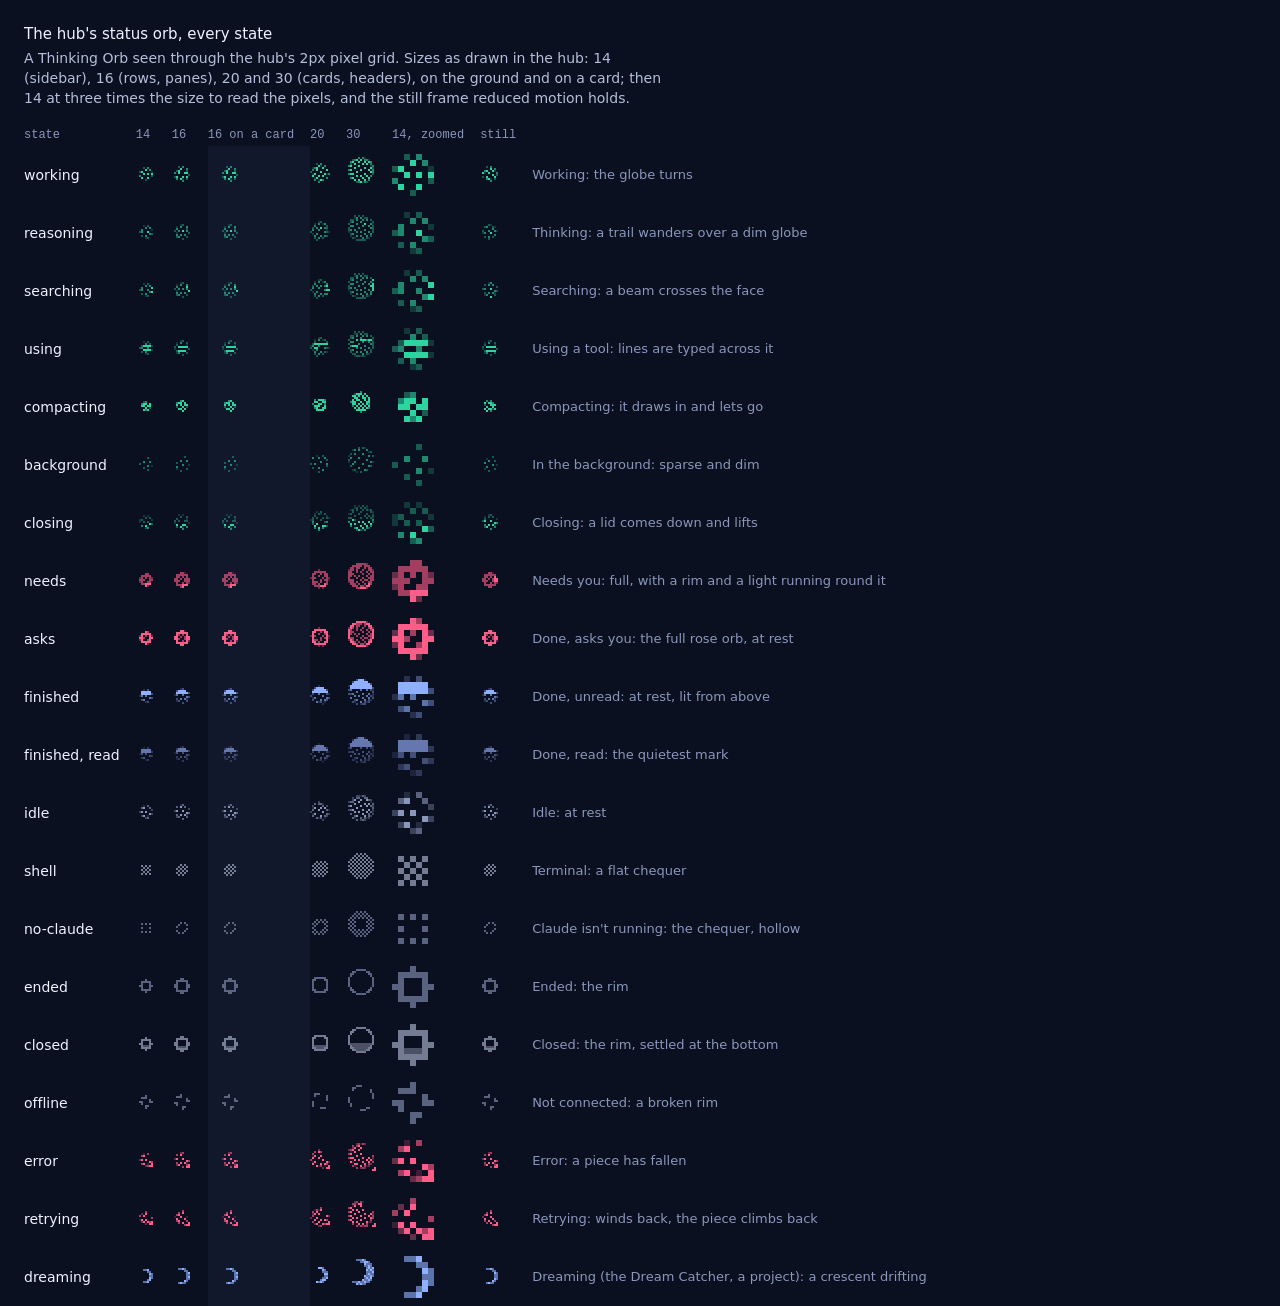
==== hub/docs/orb-states.html @ 952dd6d1 "The status mark is a pixel orb: a Thinking Orb on the hub's 2px grid, a distinct shape per state, ca" ====
<!doctype html>
<meta charset="utf-8">
<meta name="viewport" content="width=device-width, initial-scale=1">
<title>Orb states</title>
<!-- Every status the hub's orb can show, at every size the hub draws it (14 in the sidebar and jump list, 16 in rows,
     the pane strip and peek, 20 and up on cards and headers), still as reduced motion holds it, in dark and in light.
     orbs.js is a module, which a browser won't load from a file: serve the hub folder (python3 -m http.server, in hub/)
     and open /docs/orb-states.html. Add ?light for the light theme, ?still to hold every orb on its reduced-motion frame. -->
<link rel="stylesheet" href="../ui/app.css">
<style>
  body { overflow: auto; padding: 24px; }
  h1 { font-size: 15px; font-weight: 500; margin: 0 0 4px; }
  p { color: var(--soft); margin: 0 0 16px; max-width: 72ch; }
  table { border-collapse: collapse; }
  th { color: var(--faint); font: 400 12px var(--mono); text-align: left; padding: 4px 16px 4px 0; }
  td { padding: 5px 16px 5px 0; vertical-align: middle; }
  td.on-panel { background: var(--panel); padding-left: 12px; }
  .cell { display: inline-flex; min-width: 20px; height: 20px; align-items: center; justify-content: center; }
  .zoom svg { transform: scale(3); transform-origin: left center; }
  .zoom .cell { width: 60px; height: 48px; justify-content: flex-start; }
  .word { color: var(--ink); white-space: nowrap; } .why { color: var(--faint); font-size: 13px; }
  .read .orb-finished { color: var(--mark); }
</style>
<h1>The hub's status orb, every state</h1>
<p>A Thinking Orb seen through the hub's 2px pixel grid. Sizes as drawn in the hub: 14 (sidebar), 16 (rows, panes), 20 and 30 (cards, headers), on the ground and on a card; then 14 at three times the size to read the pixels, and the still frame reduced motion holds.</p>
<table id="sheet"><tr><th>state</th><th>14</th><th>16</th><th>16 on a card</th><th>20</th><th>30</th><th>14, zoomed</th><th>still</th><th></th></tr></table>
<script>
  const q = new URLSearchParams(location.search);
  if (q.has("light")) document.documentElement.dataset.theme = "light";
  if (q.has("still")) document.documentElement.dataset.motionSet = "on";
  const STATES = [
    ["working", "Working: the globe turns"], ["reasoning", "Thinking: a trail wanders over a dim globe"], ["searching", "Searching: a beam crosses the face"],
    ["using", "Using a tool: lines are typed across it"], ["compacting", "Compacting: it draws in and lets go"], ["background", "In the background: sparse and dim"],
    ["closing", "Closing: a lid comes down and lifts"], ["needs", "Needs you: full, with a rim and a light running round it"],
    ["asks", "Done, asks you: the full rose orb, at rest"], ["finished", "Done, unread: at rest, lit from above"], ["finished", "Done, read: the quietest mark", "read"], ["idle", "Idle: at rest"],
    ["shell", "Terminal: a flat chequer"], ["no-claude", "Claude isn't running: the chequer, hollow"], ["ended", "Ended: the rim"],
    ["closed", "Closed: the rim, settled at the bottom"], ["offline", "Not connected: a broken rim"], ["error", "Error: a piece has fallen"],
    ["retrying", "Retrying: winds back, the piece climbs back"], ["dreaming", "Dreaming (the Dream Catcher, a project): a crescent drifting"],
  ];
  // In the sheet every orb moves, so each sits in its own region (the hub moves one per region of a page).
  const cell = (state, size, cls = "") => { const td = document.createElement("td"); td.className = cls; td.dataset.orbRegion = ""; const box = document.createElement("span"); box.className = "cell"; box.append(hubOrb(state, { size, still: cls === "still-col" })); td.append(box); return td; };
  const draw = () => {
    const sheet = document.getElementById("sheet");
    for (const [state, why, extra] of STATES) {
      const tr = document.createElement("tr");
      if (extra) tr.className = extra;
      const name = document.createElement("td"); name.className = "word"; name.textContent = extra ? `${state}, ${extra}` : state;
      const still = cell(state, 16, "still-col");
      const note = document.createElement("td"); note.className = "why"; note.textContent = why;
      tr.append(name, cell(state, 14), cell(state, 16), cell(state, 16, "on-panel"), cell(state, 20), cell(state, 30), cell(state, 14, "zoom"), still, note);
      sheet.append(tr);
    }
  };
  addEventListener("hub-orbs-ready", draw, { once: true });
</script>
<script type="module" src="../ui/orbs.js"></script>
---- hub/ui/app.css ----
@font-face { font-family: "Schibsted Grotesk"; src: url(/ui/fonts/schibsted-grotesk.woff2) format("woff2"); font-weight: 400 900; font-display: swap; }
@font-face { font-family: "JetBrains Mono"; src: url(/ui/fonts/jetbrains-mono.woff2) format("woff2"); font-weight: 400 800; font-display: swap; }

/* Midnight ink. Every surface is a step of one hue, and each colour has one job:
   cobalt acts and selects, jade is work in progress, rose needs you. Projects carry their own identity colour.
   Chart colours are a separate family, checked for colour-blind separation in their fixed order.
   It is the default theme. The media viewer keeps it in every theme: a photo is seen best on the dark. */
:root, dialog.viewer {
  color-scheme: dark;
  --ground: #0b1020; --panel: #11182b; --field: #18213a; --raise: #212c4a; --press: #2e3b5e;
  --line: rgba(200, 214, 255, .12); --line2: rgba(200, 214, 255, .32);
  --ink: #eef2ff; --soft: #b4beda; --faint: #8a97ba;
  --edge: rgba(200, 214, 255, .44); --mark: #6577ae;
  --accent: #2f62f5; --on-accent: #fff; --accent-ink: #8fb0ff; --accent-wash: #16245a;
  --go: #2dd4a0; --trouble: #ff5c8a; --done: #8fb0ff;
  --k-r: #4f8bea; --k-err: #e2527c; --k-a: #be8a1a; --k-x: #17a58c; --k-e: #a970e6; --k-m: #7f9e2a;
  --id-0: #8fb0ff; --id-1: #2dd4a0; --id-2: #ff8fb0; --id-3: #f2c14e; --id-4: #56c7f5; --id-5: #c89bff;  /* a project's own colour */
  --term: #0a0f1e;
  --scrim: rgba(5, 8, 18, .72); --shadow: rgba(3, 6, 16, .5); --pic-edge: rgba(255, 255, 255, .1);
  --add-wash: rgba(45, 212, 160, .09); --del-wash: rgba(255, 92, 138, .09);
  --sweep: linear-gradient(var(--ink), var(--ink));
}
/* Paper: the light theme. The same hue as Midnight ink with its steps turned round: what you read is the brightest
   plane, and the sidebar sits a step below it. Every text colour passes WCAG AA (4.5:1) on each surface it is used on:
   jade, rose and cobalt are deepened until they do, and keep their jobs. */
:root[data-theme=light] {
  color-scheme: light;
  --ground: #e8ecf4; --panel: #f5f7fb; --field: #ffffff; --raise: #ffffff; --press: #dce2ee;
  --line: rgba(18, 30, 70, .11); --line2: rgba(18, 30, 70, .24);
  --ink: #121a2f; --soft: #3f4a66; --faint: #566280;
  --edge: rgba(18, 30, 70, .42); --mark: #a3adc6;
  --accent: #2f5ff0; --on-accent: #fff; --accent-ink: #2149d4; --accent-wash: #e2e9ff;
  --go: #07704f; --trouble: #c4234f; --done: #2a55dc;
  --k-r: #3570d8; --k-err: #c93a66; --k-a: #a06e00; --k-x: #0b8a73; --k-e: #8a4fd0; --k-m: #5f7d12;
  --id-0: #3d63d8; --id-1: #0c8a66; --id-2: #cc3f74; --id-3: #a07000; --id-4: #0a7fb0; --id-5: #8452d6;
  --term: #fcfcfe;
  --scrim: rgba(24, 32, 56, .34); --shadow: rgba(24, 34, 70, .16); --pic-edge: rgba(18, 30, 70, .12);
  --add-wash: rgba(7, 112, 79, .1); --del-wash: rgba(196, 35, 79, .09);
  --sweep: linear-gradient(var(--ink), var(--ink));
}
:root[data-accent] ::selection { background: var(--accent-sel); }
:root {
  --sans: "Schibsted Grotesk", -apple-system, system-ui, sans-serif;
  --mono: "JetBrains Mono", ui-monospace, Menlo, monospace;
  --out: cubic-bezier(.23, 1, .32, 1);
  --row: 28px; --row2: 44px;  /* one-line and two-line rows */
  --side-w: 240px;  /* set from the person's own width, see applyShell */
}
* { box-sizing: border-box; }
html, body { height: 100%; }
body { margin: 0; background: var(--ground); color: var(--ink); font: 14px/20px var(--sans); -webkit-font-smoothing: antialiased; overflow: hidden; font-variant-ligatures: none; }
h1, h2, h3 { font: inherit; margin: 0; }
a { color: inherit; text-decoration: none; }
button, input, select, textarea { font: inherit; color: inherit; }
button { border: 0; background: none; cursor: pointer; padding: 0; }
button:disabled { cursor: not-allowed; }
:focus-visible { outline: 2px solid var(--accent-ink); outline-offset: 2px; }
code, .mono, time, kbd { font-family: var(--mono); font-size: 12px; font-variant-numeric: tabular-nums; }
kbd { color: inherit; }
::-webkit-scrollbar { width: 8px; height: 8px; } ::-webkit-scrollbar-thumb { background: var(--mark); } ::-webkit-scrollbar-track, ::-webkit-scrollbar-corner { background: transparent; }
input[type=checkbox] { appearance: none; -webkit-appearance: none; width: 14px; height: 14px; box-shadow: inset 0 0 0 1px var(--edge); flex: none; margin: 0; cursor: pointer; }
input[type=checkbox]:checked { background: var(--accent); box-shadow: inset 0 0 0 3px var(--ground), inset 0 0 0 4px var(--accent); }

/* shell */
#app { display: flex; height: calc(100dvh - 24px); }
#side { width: var(--side-w); flex: none; padding: 0 8px 4px; display: flex; flex-direction: column; overflow: hidden; }
.side-wrap { flex: 1; min-height: 0; position: relative; display: flex; }
.side-list { flex: 1; min-width: 0; display: flex; flex-direction: column; gap: 1px; overflow-y: auto; scrollbar-width: none; scroll-padding-block-end: 32px; }
.side-wrap::after { content: ""; position: absolute; left: 0; right: 0; bottom: 0; height: 32px; background: linear-gradient(transparent, var(--ground)); opacity: 0; pointer-events: none; transition: opacity .15s; }
.side-wrap.more::after { opacity: 1; }
.side-foot { flex: none; max-height: 70%; overflow-y: auto; scrollbar-width: none; display: flex; flex-direction: column; }
.side-none { color: var(--faint); font-size: 13px; padding: 4px 8px; }
#content { flex: 1; min-width: 0; background: var(--panel); display: flex; flex-direction: column; overflow: hidden; box-shadow: inset 1px 0 0 var(--line); }
#view { flex: 1; min-height: 0; overflow-y: auto; display: flex; flex-direction: column; scrollbar-gutter: stable; }
#view:has(> .stage, > .workspace) { scrollbar-gutter: auto; }
#view:focus, #view:focus-visible { outline: none; }
.skip-link { position: fixed; left: -999px; top: 8px; z-index: 80; padding: 4px 12px; background: var(--accent); color: var(--on-accent); }
.skip-link:focus { left: 8px; }
.sr-only { position: absolute; width: 1px; height: 1px; padding: 0; margin: -1px; overflow: hidden; clip: rect(0 0 0 0); clip-path: inset(50%); white-space: nowrap; border: 0; }
.banner, .term-bar, #toast.sticky { flex: none; display: flex; align-items: center; gap: 12px; flex-wrap: wrap; min-height: 32px; padding: 4px 16px; background: var(--raise); color: var(--ink); font-size: 13px; box-shadow: inset 2px 0 0 var(--trouble); }
.banner[hidden], .term-bar[hidden] { display: none; }
.term-bar { position: absolute; inset: 0 0 auto; z-index: 3; }
.term-bar.quiet { box-shadow: none; color: var(--soft); }
.term-copied { position: absolute; top: 8px; right: 12px; z-index: 3; padding: 2px 8px; background: var(--raise); color: var(--soft); font-size: 12px; line-height: 20px; opacity: 0; transform: translateY(-2px); transition: opacity .15s, transform .2s var(--out); pointer-events: none; }
.term-copied.show { opacity: 1; transform: none; }
@media (prefers-reduced-motion: reduce) { .term-copied { transition: none; transform: none; } }
.retry { color: var(--ink); text-decoration: underline; text-underline-offset: 3px; font-size: 13px; min-height: 24px; }
.retry[aria-busy] { color: var(--faint); text-decoration: none; }
.retry-line { display: flex; align-items: center; gap: 12px; flex-wrap: wrap; color: var(--soft); }
.first-run { display: flex; flex-direction: column; align-items: flex-start; gap: 12px; color: var(--soft); padding: 16px 12px; }
.hold { padding: 16px; }
#scrim { display: none; }
#status { height: 24px; display: flex; align-items: center; gap: 16px; padding: 0 12px; background: var(--field); color: var(--faint); font-size: 12px; white-space: nowrap; overflow: hidden; box-shadow: inset 0 1px 0 var(--line); }
#status span { display: inline-flex; align-items: center; gap: 4px; }
#status kbd { color: var(--ink); }
#status .tally { margin-left: auto; font-family: var(--mono); gap: 12px; }
#status .tally b { font-weight: 400; }
#status .tally .work { color: var(--go); }
#status .tally .need { color: var(--trouble); }
/* The sidebar's edge: a hairline you can take hold of. Its hit area straddles the line, wider than it looks. */
.side-edge { flex: none; width: 0; position: relative; z-index: 6; touch-action: none; outline: none; }
.side-edge::before { content: ""; position: absolute; inset: 0 -4px; cursor: col-resize; }
.side-edge::after { content: ""; position: absolute; top: 0; bottom: 0; left: -1px; width: 2px; background: var(--accent-ink); opacity: 0; transition: opacity .1s; pointer-events: none; }
@media (hover: hover) { .side-edge:hover::after { opacity: 1; transition-delay: .15s; } }
.side-edge:focus-visible::after, body.dragging .side-edge:active::after { opacity: 1; transition-delay: 0s; }
body.dragging, body.dragging * { cursor: col-resize !important; user-select: none; }

/* sidebar: every row puts its mark in a 15px slot at x=16 and its words at x=39 */
.slot { width: 15px; height: 20px; flex: none; display: inline-flex; align-items: center; justify-content: center; color: var(--faint); position: relative; }
.slot > svg:not(.orb) { width: 14px; height: 14px; }
.brand { display: flex; align-items: center; gap: 8px; padding: 0 8px; min-height: 40px; margin-bottom: 7px; font-weight: 600; }  /* with the list's 1px gap, the first row starts 8px under the top bar, level with a dashboard's first card */
.brand .slot i { width: 7px; height: 14px; background: var(--ink); }
.nav { display: flex; align-items: center; gap: 8px; padding: 0 8px; color: var(--soft); min-height: var(--row); position: relative; transition: background-color .1s; }
#side :focus-visible { outline-offset: -2px; }
@media (hover: hover) { .nav:hover { background: var(--field); color: var(--ink); } .nav:hover .slot { color: var(--soft); } }
.nav.on { background: var(--raise); color: var(--ink); box-shadow: inset 2px 0 0 var(--accent-ink); }
.nav.on .slot { color: var(--ink); }
.nav .label { flex: 1; min-width: 0; white-space: nowrap; overflow: hidden; text-overflow: ellipsis; unicode-bidi: plaintext; }
.nav .label, .strip-main .t, .strip-main .line, .pane-top .name, .alert-text b, .alert-text small, .menu-text b { text-align: left; }
.nav.session { font-size: 13px; }
.side-row { display: flex; align-items: center; transition: background-color .1s; }
.side-row > .nav { flex: 1; min-width: 0; background: none; box-shadow: none; }
.side-row > button:last-child { margin-inline-end: 4px; }
.side-row.on { background: var(--raise); box-shadow: inset 2px 0 0 var(--accent-ink); }
.side-row.on > .nav { color: var(--ink); }
/* A live session reads in two lines: its name, then what it is doing now, in its state's colour. */
.side-row.two { align-items: flex-start; }
.side-row.two > .nav { min-height: var(--row2); align-items: flex-start; padding-block: 5px; }
.side-row.two > .nav .slot { height: 18px; }
.side-row.two > button { margin-top: 10px; }
.lines { flex: 1; min-width: 0; display: flex; flex-direction: column; }
.lines .label { line-height: 18px; }
.sub { display: flex; align-items: baseline; gap: 8px; min-width: 0; font: 12px/16px var(--mono); color: var(--faint); font-variant-numeric: tabular-nums; }
.sub .what { flex: 1; min-width: 0; white-space: nowrap; overflow: hidden; text-overflow: ellipsis; unicode-bidi: plaintext; }
.sub time { flex: none; color: inherit; }
.st-working, .st-closing { color: var(--go); }
.st-needs, .st-error { color: var(--trouble); }
.orb { display: block; flex: none; color: var(--faint); }
.orb-working, .orb-reasoning, .orb-searching, .orb-using, .orb-compacting, .orb-background, .orb-closing { color: var(--go); }
.orb-needs, .orb-waiting, .orb-asks, .orb-error, .orb-retrying { color: var(--trouble); }
.orb-finished, .orb-dreaming { color: var(--done); }
.orb-closed, .orb-shell { color: var(--soft); }
/* The orb (ui/orbs.js): a dot sphere on the 2px pixel grid, in four steps of its state's colour. Each state has its own
   shape, so a still orb still says which it is; the motion is drawn by the script, one region's orb at a time. */
.orb { contain: strict; }  /* a frame redraws the orb alone, never the row around it */
.orb path { fill: currentColor; }
.orb .l2 { fill-opacity: .62; }
.orb .l3 { fill-opacity: .38; }
.orb .l4 { fill-opacity: .2; }
/* On a light ground the faint steps wash out sooner, so they sit a little heavier. */
:root[data-theme=light] .orb .l2 { fill-opacity: .7; } :root[data-theme=light] .orb .l3 { fill-opacity: .48; } :root[data-theme=light] .orb .l4 { fill-opacity: .3; }
/* A done turn you have read: its lit cap goes out and it takes the quietest colour, the quietest mark on a page. */
:is(.qrow.read, .side-row.done-read, .tab.read, .palette .opt.past) .orb-finished .l1 { fill-opacity: .38; }
.side-row.project > .nav { color: var(--ink); font-weight: 500; }
.side-row.project .state { display: inline-flex; flex: none; }
.side-row.project .state:empty { display: none; }
.side-title { color: var(--faint); font-size: 12px; line-height: 16px; padding: 16px 8px 4px; }
.side-end { padding-top: 8px; display: flex; flex-direction: column; gap: 1px; }
.foot-row .side-toggle { width: 24px; height: 24px; margin-inline-end: 2px; }
.chev { width: 24px; height: 24px; display: none; align-items: center; justify-content: center; color: var(--faint); flex: none; }
@media (hover: hover) { .chev:hover { background: var(--press); color: var(--ink); } }
.chev svg { width: 10px; height: 10px; transition: transform .1s; }
.chev.open svg { transform: rotate(90deg); }
/* A folded project keeps its chevron, so what it holds is never out of sight without a cue. */
.side-row.project.folded .chev { display: inline-flex; }
.hover-add { width: 24px; height: 24px; display: none; align-items: center; justify-content: center; color: var(--soft); flex: none; }
@media (hover: hover) { .hover-add:hover { background: var(--ink); color: var(--ground); } }
.hover-add svg { width: 12px; height: 12px; }
.side-row:focus-within :is(.hover-add, .chev), .side-row.menu-open :is(.hover-add, .chev) { display: inline-flex; }
.side-row.project:is(:focus-within, .menu-open) .state { display: none; }
@media (hover: hover) {
  .side-row:hover { background: var(--field); } .side-row.on:hover { background: var(--raise); } .side-row:hover > .nav { color: var(--ink); }
  .side-row:hover :is(.hover-add, .chev) { display: inline-flex; } .side-row.project:hover .state { display: none; }
}
.count { font: 12px/16px var(--mono); color: var(--ground); background: var(--trouble); min-width: 16px; height: 16px; padding: 0 4px; display: inline-flex; align-items: center; justify-content: center; }

.dot { width: 7px; height: 7px; flex: none; box-shadow: inset 0 0 0 1px var(--faint); }
.dot.working { background: var(--go); box-shadow: none; }
.dot.needs { width: 6px; height: 6px; margin: .5px; background: var(--trouble); box-shadow: 0 0 0 0 var(--trouble); transform: rotate(45deg); animation: ping 1.4s ease-out 3; }
.dot.finished { width: 9px; height: 9px; margin: -1px; background: var(--done); box-shadow: none; clip-path: polygon(0 55%, 16% 38%, 38% 60%, 84% 8%, 100% 24%, 38% 92%); }
.dot.ended { box-shadow: inset 0 0 0 1px var(--mark); }
.dot.closing { box-shadow: inset 0 0 0 1px var(--go), inset 0 -3px 0 var(--go); }
.dot.closed { box-shadow: inset 0 0 0 1px var(--soft), inset 0 -3px 0 var(--soft); }
.dot.offline { height: 3px; margin-block: 2px; background: var(--soft); box-shadow: none; }
.dot.shell, .dot.no-claude { background: var(--soft); box-shadow: none; clip-path: polygon(0 0, 34% 0, 100% 50%, 34% 100%, 0 100%, 66% 50%); }
@keyframes ping { 70%, 100% { box-shadow: 0 0 0 5px transparent; } }
.hover-add.more svg { width: 14px; height: 14px; }
@media (hover: none) { .side-row .hover-add.more { display: inline-flex; } }
button.nav { width: 100%; text-align: left; }
.side-input { flex: 1; min-width: 0; height: 24px; padding: 0 4px; background: var(--field); color: var(--ink); font: inherit; border: 0; outline: 1px solid var(--accent-ink); }
.side-sessions .nav.session:has(> .side-input) { padding-block: 2px; }
.ask-name { flex: 1 0 100%; min-width: 0; display: flex; color: var(--ink); white-space: nowrap; }
.ask-name .label { flex: 0 1 auto; }
.asking .ask { margin-left: auto; }
.nav.asking .label { color: var(--ink); }
.nav .ask, .nav .keep { font-size: 12px; height: 24px; padding: 0 8px; white-space: nowrap; flex: none; }
.nav .ask { box-shadow: inset 0 0 0 1px var(--trouble); color: var(--ink); }
.nav .ask[aria-busy] { box-shadow: inset 0 0 0 1px var(--line2); color: var(--soft); pointer-events: none; }
.nav .keep { color: var(--soft); }
#alerts { flex: none; }
.alert-list { display: flex; flex-direction: column; gap: 4px; padding-top: 8px; }
.alert-list:empty { display: none; }
.alert { display: flex; align-items: flex-start; background: var(--raise); box-shadow: inset 2px 0 0 var(--trouble); }
.alert-open { flex: 1; min-width: 0; display: flex; align-items: flex-start; gap: 8px; padding: 8px 0 8px 12px; text-align: left; }
.alert-text { flex: 1; min-width: 0; display: flex; flex-direction: column; }
.alert-text b { font-weight: 500; font-size: 13px; line-height: 18px; color: var(--ink); white-space: nowrap; overflow: hidden; text-overflow: ellipsis; unicode-bidi: plaintext; }
.alert-text small { color: var(--soft); font-size: 12px; line-height: 16px; display: -webkit-box; -webkit-line-clamp: 3; -webkit-box-orient: vertical; overflow: hidden; overflow-wrap: anywhere; unicode-bidi: plaintext; }
.alert .icon { width: 24px; height: 24px; margin: 4px; }
.alert-more { display: flex; align-items: center; min-height: 28px; padding: 0 12px; color: var(--soft); font-size: 13px; text-decoration: underline; text-underline-offset: 3px; }
@media (hover: hover) { .alert-more:hover { color: var(--ink); } }
#alerts.alert-bar { display: flex; align-items: stretch; background: var(--raise); }
#alerts.alert-bar .alert-list { flex: 1; min-width: 0; padding-top: 0; flex-direction: row; gap: 0; }
#alerts.alert-bar .alert { flex: 1; min-width: 0; align-items: center; }
#alerts.alert-bar .alert-text small { -webkit-line-clamp: 2; }
#alerts.alert-bar .alert-more { flex: none; }
.side-group { display: flex; flex-direction: column; gap: 1px; flex: none; }
@media (hover: hover) { .side-fold:hover { color: var(--ink); background: var(--field); } }
.side-past { display: flex; flex-direction: column; gap: 1px; }
.side-past .nav.session .label { color: var(--soft); }
.shared-for { display: flex; align-items: center; gap: 8px; min-height: 28px; color: var(--ink); font-size: 13px; }
.shared-for .name { min-width: 0; overflow-wrap: anywhere; }
.mark { display: inline-flex; flex: none; color: var(--c, var(--accent-ink)); }
.mark svg, .mark img { width: 100%; height: 100%; display: block; object-fit: cover; }
.feed .mark, .strip-facts .mark { color: var(--faint); }
.side-sessions { display: flex; flex-direction: column; gap: 1px; }
.side-group.open + .side-group, .side-group + .side-group.open { margin-top: 8px; }
.side-sessions .nav.session.asking { padding: 4px 4px 4px 39px; flex-wrap: wrap; gap: 4px 8px; }
.side-fold { display: flex; align-items: center; gap: 8px; width: 100%; min-height: var(--row); padding: 0 8px; color: var(--faint); font-size: 12px; text-align: left; }
.side-fold .slot.chev { display: inline-flex; width: 15px; height: 20px; }
.side-fold .fold-n { margin-inline-start: auto; padding-inline-end: 8px; font: 12px var(--mono); color: var(--faint); }
.alert-open .slot { height: 18px; }
/* The rail: marks only, each still named for a pointer and a screen reader. */
body.rail #side { padding-inline: 8px; }
body.rail .side-title, body.rail .side-none { display: none; }
body.rail .rail-group { margin-top: 8px; }
body.rail .rail-item { justify-content: flex-start; }
body.rail .side-end { align-items: stretch; }
body.rail .side-toggle { width: 32px; height: var(--row); }
.rail-count { position: absolute; top: 1px; right: -3px; width: 6px; height: 6px; background: var(--trouble); transform: rotate(45deg); box-shadow: 0 0 0 2px var(--ground); }
.nav.on .rail-count { box-shadow: 0 0 0 2px var(--raise); }

/* top bar */
#top { display: flex; align-items: center; gap: 8px; height: 40px; padding: 0 8px 0 16px; flex: none; box-shadow: inset 0 -1px 0 var(--line); }
.crumbs { display: flex; align-items: center; gap: 8px; min-width: 0; flex: 1; }
.crumbs a, .crumbs .mark-btn { display: inline-flex; align-items: center; gap: 8px; white-space: nowrap; color: var(--soft); flex: 0 1000 auto; min-width: 40px; overflow: hidden; }
.crumbs .t { min-width: 0; overflow: hidden; text-overflow: ellipsis; white-space: nowrap; unicode-bidi: plaintext; }
.crumbs .tail { display: block; flex: 0 1 auto; min-width: 0; white-space: nowrap; overflow: hidden; text-overflow: ellipsis; unicode-bidi: plaintext; }
.crumbs .tail.marked { display: flex; align-items: center; gap: 8px; }
.crumbs .pill { flex: 0 1000 auto; min-width: 40px; }
.crumbs .pill .t { flex: 0 1 auto; }
@media (hover: hover) { .crumbs a:hover { color: var(--ink); } }
.crumbs .tail, .crumbs .mark-btn { color: var(--ink); font-weight: 500; }
.crumbs .sep { color: var(--faint); }
.crumbs .status { display: inline-flex; align-items: center; gap: 8px; color: var(--soft); font-size: 13px; margin-left: 8px; white-space: nowrap; }
.actions-top { display: flex; align-items: center; gap: 8px; flex: none; }
.icon.menu-btn { display: none; }

/* controls: a hairline and a word; hovering fills it from the left */
.btn, .pill, .icon, .tile, .seg button { background: var(--sweep) no-repeat left / 0 100%; transition: background-size .15s var(--out), color .1s, transform .15s var(--out); }
.btn { padding: 0 12px; color: var(--ink); box-shadow: inset 0 0 0 1px var(--ink); white-space: nowrap; min-height: 32px; display: inline-flex; align-items: center; gap: 8px; }
.btn.primary { background-color: var(--accent); color: var(--on-accent); font-weight: 600; box-shadow: none; }
.btn.danger { background-color: var(--trouble); color: var(--ground); font-weight: 600; box-shadow: none; }  /* what can't be taken back from inside the hub */
.btn.big { padding: 0 16px; min-height: 36px; }
.btn:disabled, .btn[aria-disabled=true] { opacity: .45; pointer-events: none; }
.btn[aria-busy] { opacity: .7; pointer-events: none; }
.btn svg { width: 14px; height: 14px; }
.btn.on, .icon.on { background-size: 100% 100%; color: var(--ground); }
.icon { width: 28px; height: 28px; display: inline-flex; align-items: center; justify-content: center; color: var(--soft); flex: none; }
.icon svg { width: 14px; height: 14px; display: block; }
.pill { display: inline-flex; align-items: center; gap: 8px; height: 28px; padding: 0 8px; color: var(--ink); white-space: nowrap; font-size: 13px; box-shadow: inset 0 0 0 1px var(--line2); }
.pill > svg { width: 12px; height: 12px; color: var(--faint); }
.pill .mark svg { width: 100%; height: 100%; }
.pill.big { height: 32px; }
.pill .mark { width: 15px; height: 15px; }
.pill[aria-busy] { opacity: .7; pointer-events: none; }
.btn:active, .pill:active, .icon:active, .tile:active, .seg button:active, .connect:active, .keys button:active, .pane .ask:active { transform: scale(.96); }
@media (hover: hover) and (pointer: fine) {
  .btn:hover, .pill:hover, .icon:hover, .tile:hover, .seg button:hover { background-size: 100% 100%; color: var(--ground); }
  .pill:hover svg, .tile:hover span { color: var(--ground); }
  .btn.primary:hover { color: var(--ground); }
}

/* lists: selection is the keyboard's cursor */
[data-nav].sel { background: var(--raise); box-shadow: inset 2px 0 0 var(--accent-ink); }
.sec { margin-top: 32px; }
.sec > h2 { color: var(--faint); font-size: 13px; margin-bottom: 8px; display: flex; justify-content: space-between; align-items: center; min-height: 28px; }
.empty-line { color: var(--faint); padding: 8px 12px; }
.panel .empty-line { padding-inline: 0; }

/* the session strip: one grid, so every column lines up */
.strip-wrap { position: relative; }
.strip-phone { position: absolute; right: 0; top: 14px; }
.panel > .strip-wrap { flex: none; }
.strip { display: grid; grid-template-columns: 8px minmax(0, 1fr) 180px 232px 28px; align-items: center; gap: 12px; padding: 8px; min-height: 56px; transition: background-color .1s; }
@media (hover: hover) { .strip:hover { background: var(--field); } }
.strip-main { min-width: 0; display: flex; flex-direction: column; gap: 2px; }
.strip-main .t { white-space: nowrap; overflow: hidden; text-overflow: ellipsis; unicode-bidi: plaintext; }
.strip-main .line { color: var(--faint); font-size: 13px; line-height: 18px; white-space: nowrap; overflow: hidden; text-overflow: ellipsis; unicode-bidi: plaintext; }
.strip-facts { display: flex; align-items: center; gap: 12px; color: var(--faint); font: 12px var(--mono); white-space: nowrap; justify-content: flex-end; min-width: 0; }
.strip-facts time { min-width: 24px; text-align: right; }
.strip-crew { grid-column: 2 / -1; display: flex; flex-direction: column; gap: 2px; margin-top: -4px; color: var(--soft); font-size: 13px; line-height: 18px; }
.strip-crew div { display: flex; align-items: center; gap: 8px; white-space: nowrap; overflow: hidden; }
.strip-crew i { width: 5px; height: 5px; background: var(--k-a); flex: none; }
.tree { display: inline-flex; color: var(--faint); }
.tree svg { width: 13px; height: 13px; }
.trace { display: flex; align-items: center; justify-content: flex-end; gap: 1px; height: 20px; overflow: hidden; }
.trace i { width: 3px; height: 16px; flex: none; }
.trace i.k-err { height: 20px; }
.k-r { background: var(--k-r); } .k-e { background: var(--k-e); } .k-x { background: var(--k-x); } .k-a { background: var(--k-a); } .k-m { background: var(--k-m); } .k-err { background: var(--k-err); }
.pips { display: inline-flex; gap: 2px; }
.pips i { width: 6px; height: 6px; background: var(--mark); }
.pips i.on { background: var(--k-a); }
.legend { display: inline-flex; flex-wrap: wrap; gap: 0 12px; color: var(--faint); font-size: 12px; }
.legend span { display: inline-flex; align-items: center; gap: 4px; }
.legend i { width: 3px; height: 10px; }
.disclose { display: inline-flex; align-items: center; gap: 4px; color: var(--faint); font-size: 13px; min-height: 28px; padding: 0 12px 0 8px; margin-top: 8px; }
@media (hover: hover) { .disclose:hover { color: var(--ink); } }

/* dashboards: panels on a warm ground, the prompt docked beneath */
.workspace { flex: 1; min-height: 0; display: flex; flex-direction: column; }
.workspace .dash { flex: 1; min-height: 0; overflow-y: auto; scrollbar-gutter: stable; }
/* The scrollbar's gutter is the right margin, so panels end where the top bar's actions do. */
.dash { flex: 1 0 auto; display: flex; flex-direction: column; gap: 8px; padding: 8px 0 8px 8px; width: 100%; background: var(--ground); }
/* A dashboard lays its cards on the ground in an 8px gutter. The top bar keeps to that gutter too, as a card-toned band
   with its own edge, so the header and the cards share one left edge and the column draws no second edge beside them. */
@media (min-width: 761px) {
  #content:has(> #view > .dash, > #view > .workspace) { background: var(--ground); box-shadow: none; }
  #content:has(> #view > .dash, > #view > .workspace) > #top { margin-left: 8px; padding-left: 8px; background: var(--panel); box-shadow: inset 0 -1px 0 var(--line), inset 1px 0 0 var(--line); }
  .workspace > .dock { margin-left: 8px; padding-left: 0; }  /* its top edge starts with the cards' too */
}
.dock { flex: none; padding: 8px 8px 8px; background: var(--ground); box-shadow: inset 0 1px 0 var(--line); }
.ideas { display: flex; flex-wrap: wrap; gap: 4px 24px; margin: 0 8px 8px; }
.ideas:empty { display: none; }
.idea { display: inline-flex; align-items: center; gap: 8px; color: var(--soft); font-size: 13px; min-height: 24px; }
@media (hover: hover) { .idea:hover { color: var(--ink); } }
.idea svg { width: 12px; height: 12px; color: var(--faint); flex: none; }
.panel { background: var(--panel); padding: 8px 8px 12px; box-shadow: inset 0 0 0 1px var(--line); container-type: inline-size; min-width: 0; display: flex; flex-direction: column; }
.panel > .strip, .panel > .notice { flex: none; }
.panel > header { display: flex; flex-wrap: wrap; justify-content: space-between; align-items: center; gap: 4px 12px; min-height: 28px; margin-bottom: 4px; }
.panel > header h2 { color: var(--faint); font-size: 13px; }
.panel .strip, .panel .notice { margin: 0 -7px; padding-inline: 7px; }
.panel .agent-row { width: calc(100% + 14px); margin: 0 -7px; padding-inline: 7px; }
.panel-row { display: grid; grid-template-columns: repeat(auto-fit, minmax(280px, 1fr)); gap: 8px; }
.panel-row:empty, .col-rest:empty, .setup-box:empty { display: none; }
.col-rest { display: flex; flex-direction: column; gap: 8px; min-width: 0; }
/* charts */
.chart { position: relative; flex: 1; display: flex; flex-direction: column; }
.bars { flex: 1; display: flex; align-items: flex-end; gap: 2px; min-height: 72px; box-shadow: inset 0 -1px 0 var(--line2); }
.bar-col { flex: 1; height: 100%; display: flex; align-items: flex-end; position: relative; cursor: default; }
.bar-col i { width: 100%; background: var(--mark); display: block; }
.bar-col i.today { background: var(--accent-ink); }
@media (hover: hover) { .bar-col:hover i { background: var(--ink); } }
@media (hover: hover) { .bar-col:hover::after, .mix i:hover::after { content: attr(data-tip); position: absolute; bottom: calc(100% + 4px); left: 0; background: var(--raise); box-shadow: 0 0 0 1px var(--line2); color: var(--ink); font: 12px/16px var(--mono); padding: 4px 8px; white-space: nowrap; z-index: 5; pointer-events: none; } }
@media (hover: hover) { .bar-col:nth-last-child(-n+5):hover::after { left: auto; right: 0; } }
.axis { display: flex; justify-content: space-between; color: var(--faint); font: 12px/16px var(--mono); margin-top: 4px; }
.mix { display: flex; gap: 2px; height: 12px; }
.mix i { display: block; position: relative; min-width: 2px; }
.mix-rows { margin-top: 8px; display: flex; flex-direction: column; gap: 4px; }
.mix-rows div { display: grid; grid-template-columns: 8px 1fr 48px 36px; align-items: center; gap: 8px; font-size: 13px; }
.mix-rows i { width: 8px; height: 8px; }
.mix-rows span { color: var(--soft); }
.mix-rows b { font: 400 12px var(--mono); text-align: right; }
.mix-rows small { font: 12px var(--mono); color: var(--faint); text-align: right; }
.notice { display: flex; align-items: center; gap: 12px; padding: 4px 8px; min-height: 36px; transition: background-color .1s; }
@media (hover: hover) { .notice:hover { background: var(--field); } }
.notice .t { flex: 1; min-width: 0; overflow-wrap: anywhere; }
.notice .said { display: block; color: var(--soft); font-size: 13px; line-height: 18px; }
.nb { display: inline-block; max-width: 100%; overflow-wrap: anywhere; }
.notice .go { color: var(--ink); font-size: 13px; text-decoration: underline; text-underline-offset: 3px; }
.feed .item { display: flex; gap: 12px; padding: 4px 0; align-items: center; }
.feed .pip { width: 3px; height: 12px; background: var(--k-r); flex: none; }
.feed .pip.memory { background: var(--soft); }
.feed .t { flex: 1; min-width: 0; overflow-wrap: anywhere; font-size: 13px; }
.feed .s { color: var(--faint); font: 12px var(--mono); white-space: nowrap; }
.feed time { color: var(--faint); min-width: 24px; text-align: right; }
.p { display: flex; justify-content: space-between; align-items: center; padding: 4px 0; gap: 12px; min-height: 32px; font-size: 13px; }
.p .k { color: var(--soft); min-width: 0; overflow-wrap: anywhere; }
.p .v { display: flex; flex-direction: column; align-items: flex-end; min-width: 0; }
.p .v .mono { overflow-wrap: anywhere; text-align: right; }
.p .v small { color: var(--faint); font: 12px/16px var(--mono); }
.dream-row { margin-top: 8px; }
.switch { position: relative; width: 28px; height: 14px; box-shadow: inset 0 0 0 1px var(--edge); flex: none; display: inline-block; transition: background-color .15s; }
.switch::before { content: ""; position: absolute; inset: -5px 0; }
.switch::after { content: ""; position: absolute; top: 3px; left: 3px; width: 8px; height: 8px; background: var(--ink); transition: transform .15s var(--out), background-color .15s; }
.switch.on { background: var(--accent); box-shadow: none; }
.switch.on::after { transform: translateX(14px); background: #fff; }
.agent-row { display: block; width: calc(100% + 16px); text-align: left; padding: 8px; margin: 0 -8px; transition: background-color .1s; }
@media (hover: hover) { .agent-row:hover { background: var(--field); } }
.agent-row b { font: 500 12px/18px var(--mono); display: block; }
.agent-row span { color: var(--faint); font-size: 13px; line-height: 18px; display: -webkit-box; -webkit-line-clamp: 2; -webkit-box-orient: vertical; overflow: hidden; }

.cards { display: grid; grid-template-columns: repeat(auto-fill, minmax(280px, 1fr)); gap: 8px; }
.card { padding: 12px; display: block; min-width: 0; background: var(--field); transition: background-color .1s; }
.page { padding: 16px 16px 64px; width: 100%; max-width: 1232px; }
.page.narrow { max-width: 880px; margin: 0 auto; padding: 32px 32px 64px; }
@media (hover: hover) { .card:hover { background: var(--raise); } }
.card-top { display: flex; align-items: center; gap: 12px; }
.card-name { flex: 1; min-width: 0; display: flex; flex-direction: column; gap: 2px; }
.card-name b { font-weight: 500; white-space: nowrap; overflow: hidden; text-overflow: ellipsis; }
.card-name span { color: var(--faint); font: 12px/16px var(--mono); white-space: nowrap; overflow: hidden; text-overflow: ellipsis; }
.card-line { color: var(--faint); font: 12px var(--mono); margin-top: 12px; display: flex; justify-content: space-between; gap: 12px; }

/* composer */
.field-box { background: var(--ground); padding: 8px; box-shadow: inset 0 0 0 1px var(--edge); transition: box-shadow .1s; position: relative; }
.field-box:focus-within { box-shadow: inset 0 0 0 1px var(--ink); }
.prompts:not(:has(.prompt-row))::before { content: "❯"; position: absolute; left: 12px; top: 8px; font: 14px/22px var(--mono); color: var(--faint); }
.field-box:focus-within .prompts::before { color: var(--accent-ink); }
.prompts:not(:has(.prompt-row)) textarea { padding-left: 20px; }
.composer textarea { display: block; width: 100%; border: 0; background: none; resize: none; outline: none; padding: 0 4px; font-size: 15px; line-height: 22px; max-height: min(260px, 40dvh); caret-color: var(--accent-ink); }
.composer textarea::placeholder { color: var(--faint); }
.composer.full textarea { min-height: 88px; }
.bar { display: flex; align-items: center; gap: 4px; margin-top: 8px; flex-wrap: wrap; }
.bar .grow { flex: 1; }
.bar .tree { padding: 0 4px; }
.bar .code-on { color: var(--faint); font-size: 13px; padding: 0 4px; }
.bar .more { color: var(--faint); font-size: 13px; padding: 0 8px; height: 28px; display: inline-flex; align-items: center; }
@media (hover: hover) { .bar .more:hover { color: var(--ink); text-decoration: underline; text-underline-offset: 3px; } }
.bar .start { margin-left: auto; }
.start kbd { font-size: 11px; }
.note { display: flex; align-items: center; flex-wrap: wrap; gap: 4px 12px; color: var(--soft); font-size: 13px; padding: 8px 0 0; }
.note:empty { display: none; }
.note button { color: var(--ink); text-decoration: underline; text-underline-offset: 3px; }
.note button.dim { color: var(--faint); }
.prompts { display: flex; flex-direction: column; gap: 12px; }
.prompt-row { display: grid; grid-template-columns: 16px minmax(0, 1fr) 28px; gap: 4px; align-items: start; }
.prompt-row .n { color: var(--faint); font: 12px/22px var(--mono); text-align: right; }
.choice { margin-top: 24px; }
.choice h2 { color: var(--faint); font-size: 13px; margin-bottom: 8px; }
.choice.row { display: grid; grid-template-columns: repeat(4, minmax(0, 1fr)); gap: 24px 8px; align-items: start; }
.choice.row > div { display: flex; flex-direction: column; align-items: flex-start; min-width: 0; max-width: 100%; }
.choice.row > div:first-child { grid-column: span 2; }
.choice.row .pill { max-width: 100%; }
.choice.row .pill span { min-width: 0; overflow: hidden; text-overflow: ellipsis; }
.choice.extras { display: flex; align-items: center; gap: 24px; flex-wrap: wrap; margin-top: 16px; color: var(--soft); font-size: 13px; }
.choice.extras.end { margin-top: 4px; }
.tiles { display: grid; grid-template-columns: repeat(4, minmax(0, 1fr)); gap: 8px; }
.tiles.modes { grid-template-columns: repeat(5, minmax(0, 1fr)); }
.tile { text-align: left; box-shadow: inset 0 0 0 1px var(--line2); padding: 12px; display: flex; flex-direction: column; gap: 4px; }
.tile b { font-weight: 500; }
.tile span { color: var(--soft); font-size: 12.5px; line-height: 17px; transition: color .1s; text-wrap: pretty; }
.tile.on { background-color: var(--accent-wash); box-shadow: inset 0 0 0 1px var(--accent-ink); }
.tile.on b { color: var(--accent-ink); }
@media (hover: hover) { .tile.on:hover b { color: var(--ground); } }
.seg { display: inline-flex; flex-wrap: wrap; box-shadow: inset 0 0 0 1px var(--line2); }
.seg button { padding: 0 12px; height: 28px; color: var(--soft); font-size: 13px; flex: 1 0 auto; }
.seg button.on { background-color: var(--accent-wash); color: var(--accent-ink); box-shadow: inset 0 0 0 1px var(--accent-ink); }
.quiet { color: var(--soft); display: inline-flex; align-items: center; gap: 4px; font-size: 13px; min-height: 28px; }
@media (hover: hover) { .quiet:hover { color: var(--ink); } }
.quiet svg { width: 12px; height: 12px; }
.launch { display: flex; align-items: center; justify-content: space-between; gap: 16px; margin-top: 32px; }
.command { color: var(--faint); min-width: 0; overflow-wrap: anywhere; }

/* session */
.stage { flex: 1; min-height: 0; display: flex; position: relative; }
/* A split is nested flex boxes: side by side (across) or stacked (down), a 3px gutter between each two parts, with an
   11px hit area and a grip in its middle. Each part's flex-grow is its share, set from the layout. */
.panes { flex: 1; min-width: 0; min-height: 0; display: flex; }
.layout-split { display: flex; min-width: 0; min-height: 0; }
.layout-split.across { flex-direction: row; }
.layout-split.down { flex-direction: column; }
.panes > .pane, .layout-split > .pane, .layout-split > .layout-split { flex: 1 1 0px; }
.gutter { flex: none; width: 3px; cursor: col-resize; background: var(--line); position: relative; z-index: 2; touch-action: none; transition: background-color .12s; }
.gutter.horizontal { width: auto; height: 3px; cursor: row-resize; }
.gutter::before { content: ""; position: absolute; inset: 0 -4px; }
.gutter::after { content: ""; position: absolute; left: 50%; top: 50%; width: 2px; height: 24px; transform: translate(-50%, -50%); background: var(--faint); pointer-events: none; transition: background-color .12s; }
.gutter.horizontal::after { width: 24px; height: 2px; }
.gutter:focus-visible, .gutter.dragging { background: var(--accent-ink); outline: none; }
.gutter:focus-visible::after, .gutter.dragging::after { background: var(--ink); }
.gutter.horizontal::before { inset: -4px 0; }
.menu-group { padding: 8px 8px 4px; color: var(--faint); font-size: 12px; white-space: nowrap; overflow: hidden; text-overflow: ellipsis; }
.menu-text b { display: -webkit-box; -webkit-box-orient: vertical; -webkit-line-clamp: 2; white-space: normal; overflow: hidden; overflow-wrap: anywhere; }
@media (hover: hover) { .gutter:hover { background: var(--accent-ink); } }
.pane { background: var(--term); display: flex; flex-direction: column; min-width: 0; min-height: 0; overflow: clip; position: relative; container: pane / inline-size; }
.panes.multi .pane.active .pane-top { box-shadow: inset 0 2px 0 var(--accent-ink), inset 0 -1px 0 var(--line); }
.pane-top[hidden] { display: none; }
.pane-top { display: flex; align-items: center; gap: 8px; padding: 0 4px 0 16px; font-size: 13px; min-height: 36px; flex: none; color: var(--soft); background: var(--panel); box-shadow: inset 0 -1px 0 var(--line); }
.pane-top .pill { height: 24px; font-size: 12px; }
.pane-top .name { flex: 1; min-width: 0; white-space: nowrap; overflow: hidden; text-overflow: ellipsis; color: var(--ink); unicode-bidi: plaintext; cursor: default; }
.pane-top .name.cut, .pane-top .name.full { cursor: pointer; }
.pane-top .name.full { white-space: normal; overflow-wrap: anywhere; padding-block: 8px; }
.pane-top .pane-more, .pane-top .pane-n { display: none; }
.pane-top .pane-n { font: 12px var(--mono); color: var(--soft); flex: none; font-variant-numeric: tabular-nums; }
.pane-top .folder { color: var(--faint); white-space: nowrap; display: inline-flex; align-items: center; gap: 4px; padding: 0 4px; font: 12px var(--mono); }
.pane-top .folder svg { width: 12px; height: 12px; }
.pane .connect { font-size: 12px; padding: 0 8px; height: 24px; box-shadow: inset 0 0 0 1px var(--line2); color: var(--soft); white-space: nowrap; }
.pane .ask[aria-busy] { box-shadow: inset 0 0 0 1px var(--line2); color: var(--soft); pointer-events: none; }
.pane .ask { font-size: 12px; padding: 0 8px; height: 24px; box-shadow: inset 0 0 0 1px var(--trouble); color: var(--trouble); white-space: nowrap; }
.pane .connect[aria-busy] { color: var(--faint); pointer-events: none; }
.pane .connect, .pane .ask, .keys button { background: var(--sweep) no-repeat left / 0 100%; transition: background-size .15s var(--out), color .1s, transform .15s var(--out); }
@media (hover: hover) and (pointer: fine) { .pane .connect:hover, .pane .ask:hover, .keys button:hover { background-size: 100% 100%; color: var(--ground); } }
/* Actions go last, and never disappear: below this width they live in the ⋯ menu. */
@container pane (max-width: 640px) { .pane-top .folder { display: none; } }
@container pane (max-width: 560px) { .pane-top .pill, .pane-top .connect { display: none; } .pane-top .pane-more { display: inline-flex; } }
@container pane (max-width: 240px) { .pane-top .mark, .pane-top a.icon { display: none; } }
.term { flex: 1; min-height: 0; overflow: clip; position: relative; touch-action: none; }
.term .xterm { height: 100%; padding: 8px 0 4px 16px; }
.term .xterm-viewport { background: var(--term) !important; overflow: hidden !important; }
.keys { display: none; gap: 4px; padding: 8px 8px max(8px, env(safe-area-inset-bottom)); overflow-x: auto; flex: none; scrollbar-width: none; }
.keys button { box-shadow: inset 0 0 0 1px var(--line2); padding: 8px 12px; font: 13px var(--mono); white-space: nowrap; }
.keys .read-toggle { min-width: 72px; color: var(--ink); }
.keys .attach { display: inline-flex; align-items: center; color: var(--ink); }
.keys .attach svg { width: 18px; height: 18px; }
.drop-hint { position: absolute; inset: 44px 12px 12px; box-shadow: inset 0 0 0 1px var(--accent-ink); display: none; align-items: flex-end; justify-content: center; padding-bottom: 12px; pointer-events: none; }
.drop-hint span { background: var(--accent); color: var(--on-accent); font-weight: 600; padding: 4px 12px; }
.pane.dropping .drop-hint { display: flex; }
.ended-note { padding: 32px; color: var(--soft); display: flex; flex-direction: column; gap: 12px; align-items: flex-start; }
.ended-acts { display: flex; gap: 8px; }
/* A session that isn't running reads as its conversation, across the whole pane */
.record { flex: 1; min-height: 0; overflow-y: auto; background: var(--ground); outline: none; }
.pane.reading > .term { display: none; }
.reader { overscroll-behavior: contain; -webkit-overflow-scrolling: touch; }
.reader .record-body { padding: 16px 16px 24px; }
.record-top { position: sticky; top: 0; z-index: 1; display: flex; align-items: center; justify-content: space-between; flex-wrap: wrap; gap: 8px 16px; padding: 10px 24px; background: var(--ground); box-shadow: inset 0 -1px 0 var(--line); }
.record-when { display: flex; align-items: baseline; flex-wrap: wrap; gap: 4px 12px; color: var(--soft); min-width: 0; }
.record-folder { font: 12px var(--mono); color: var(--faint); overflow-wrap: anywhere; }
.record-ask { color: var(--soft); min-width: 0; overflow-wrap: anywhere; }
.record-top .btn { min-height: 28px; font-size: 13px; }
.record-top .btn:disabled { opacity: .45; cursor: default; }
.record-body { display: flex; flex-direction: column; gap: 20px; padding: 24px 24px 48px; }
.record .doc p, .record .doc ul, .record .doc h3 { max-width: 120ch; }
.handoff { padding: 14px 16px; background: var(--panel); box-shadow: inset 2px 0 0 var(--go); }
.handoff h2 { color: var(--faint); font-size: 13px; font-weight: 400; margin-bottom: 6px; }
.handoff p { margin: 4px 0 0; display: grid; grid-template-columns: 72px 1fr; gap: 8px; line-height: 22px; overflow-wrap: anywhere; }
.handoff p b { color: var(--faint); font-weight: 400; }
.still-running { padding: 12px 16px; background: var(--panel); box-shadow: inset 2px 0 0 var(--trouble); }
.still-running h2 { color: var(--faint); font-size: 13px; font-weight: 400; margin-bottom: 6px; }
.still-running p { margin: 4px 0 0; display: flex; flex-wrap: wrap; align-items: baseline; gap: 4px 12px; line-height: 22px; }
.still-running b { color: var(--ink); font-weight: 500; }
.still-running .mono { font: 13px var(--mono); color: var(--trouble); }
.still-running .quiet { color: var(--faint); font-size: 13px; }
.still-running .path { font: 12px var(--mono); min-width: 0; overflow-wrap: anywhere; }
.still-running small { display: block; margin-top: 8px; color: var(--faint); font-size: 12px; }
.turn.you { padding: 2px 0 2px 14px; box-shadow: inset 2px 0 0 var(--accent-ink); }
.turn.you .said { color: var(--ink); white-space: pre-wrap; overflow-wrap: anywhere; unicode-bidi: plaintext; max-width: 120ch; max-height: 360px; overflow-y: auto; line-height: 22px; }
.turn.claude .doc { color: var(--ink); }
.turn.shot { width: 240px; aspect-ratio: 4 / 3; overflow: hidden; outline: 1px solid var(--line2); background: var(--field); padding: 0; }
.turn.shot img { width: 100%; height: 100%; object-fit: cover; display: block; }
.turn.steps { margin: -8px -8px; color: var(--faint); font-size: 13px; }
.turn.steps summary { display: flex; align-items: center; gap: 8px; padding: 4px 8px; cursor: pointer; list-style: none; }
.turn.steps summary::-webkit-details-marker { display: none; }
.turn.steps summary .trace { flex: 0 1 auto; justify-content: flex-start; max-width: 50%; height: 14px; }
.turn.steps summary .trace i { height: 12px; }
.turn.steps summary > svg { width: 10px; height: 10px; color: var(--faint); flex: none; }
.turn.steps[open] summary > svg { transform: rotate(90deg); }
@media (hover: hover) { .turn.steps summary:hover { background: var(--panel); color: var(--soft); } }
.turn.steps ol { list-style: none; margin: 4px 0 0; padding: 0 8px 4px; display: flex; flex-direction: column; gap: 2px; color: var(--soft); }
.turn.steps li { display: flex; align-items: baseline; gap: 8px; overflow-wrap: anywhere; }
.turn.steps li i { width: 3px; height: 10px; flex: none; }
.turn.steps li.failed { color: var(--trouble); }
.turn.steps li.more { color: var(--faint); padding-left: 11px; }
@media (max-width: 720px) { .record-top { padding-inline: 16px; } .record-body { padding: 16px 16px 40px; } .handoff p { grid-template-columns: 1fr; gap: 0; } }
/* Closing */
.pane .closing-word { box-shadow: inset 0 0 0 1px var(--go); color: var(--go); display: inline-flex; align-items: center; }
.close-warn { display: flex; gap: 10px; align-items: baseline; margin: 16px 0 0; color: var(--soft); }
.close-warn b { color: var(--ink); font-weight: 500; }
.close-warn .dot { transform: translateY(-1px) rotate(45deg); animation: none; }
.close-hint { margin: 4px 0 0 24px; color: var(--faint); font-size: 13px; line-height: 18px; }
.close-warn-body { min-width: 0; flex: 1; }
.close-warn-body p { margin: 0; }
.close-files { list-style: none; margin: 8px 0 0; padding: 6px 10px; max-height: 132px; overflow-y: auto; background: var(--ground); box-shadow: inset 0 0 0 1px var(--line); font: 12px/20px var(--mono); color: var(--soft); }
.close-files li { white-space: nowrap; overflow: hidden; text-overflow: ellipsis; unicode-bidi: plaintext; text-align: left; }
.close-files li.more { color: var(--faint); font-family: var(--sans); }
dialog.confirm .close-hint .commit-hint { margin-top: 6px; height: 32px; font-size: 14px; }
dialog.confirm .close-hint .commit-hint:disabled { opacity: .5; }
.delete-sheet .sheet-lead { margin-top: 12px; }
.delete-sheet .close-hint { margin: 12px 0 0; }
.peek { position: absolute; right: 16px; bottom: 16px; width: 200px; aspect-ratio: 4/3; overflow: hidden; outline: 1px solid var(--ink); background: var(--field); z-index: 4; }
.peek img { width: 100%; height: 100%; object-fit: cover; display: block; }

/* side panel */
.shared { width: var(--shared-w, 316px); flex: none; overflow-y: auto; padding: 8px 12px 16px; display: flex; flex-direction: column; gap: 24px; background: var(--ground); box-shadow: inset 1px 0 0 var(--line); }
.shared h2 { color: var(--faint); font-size: 13px; margin-bottom: 8px; display: flex; justify-content: space-between; align-items: center; }
.shared h2 .n { color: var(--go); font: 12px var(--mono); }
.subagent { margin: 0 -8px; }
.subagent[open] { background: var(--panel); padding-bottom: 8px; }
.subagent summary { display: flex; align-items: center; gap: 8px; padding: 8px; cursor: pointer; list-style: none; }
.subagent summary::-webkit-details-marker { display: none; }
@media (hover: hover) { .subagent summary:hover { background: var(--field); } }
.sub-main { min-width: 0; flex: 1; }
.sub-main b { font-weight: 400; display: block; white-space: nowrap; overflow: hidden; text-overflow: ellipsis; }
.sub-main small { color: var(--faint); font-size: 12.5px; line-height: 16px; display: block; white-space: nowrap; overflow: hidden; text-overflow: ellipsis; }
.subagent[open] .sub-main b, .subagent[open] .sub-main small { white-space: normal; overflow-wrap: anywhere; }
.subagent summary > svg { width: 10px; height: 10px; color: var(--faint); flex: none; }
.subagent[open] summary > svg { transform: rotate(90deg); }
.shared-asking p { margin: 0; color: var(--ink); white-space: pre-wrap; overflow-wrap: anywhere; unicode-bidi: plaintext; }
.subagent .trace { justify-content: flex-start; padding: 0 8px; }
.sub-facts { display: flex; gap: 12px; color: var(--faint); font: 12px var(--mono); padding: 4px 8px 0; }
.sub-block { padding: 8px 8px 0; font-size: 13px; line-height: 18px; }
.sub-block h3 { font-size: 12px; line-height: 16px; color: var(--faint); margin-bottom: 4px; }
.sub-block p { margin: 0; white-space: pre-wrap; overflow-wrap: anywhere; }
.sub-block .doc { font-size: 13px; line-height: 18px; overflow-wrap: anywhere; }

/* dialogs: no entrance, they open on a key */
dialog { border: 0; box-shadow: 0 0 0 1px var(--line2); padding: 24px; width: min(520px, calc(100vw - 32px)); background: var(--field); color: var(--ink); }
dialog::backdrop { background: var(--scrim); }
dialog h1 { font-size: 15px; line-height: 22px; font-weight: 500; }
dialog.agent-sheet { width: min(640px, calc(100vw - 32px)); }
dialog.agent-sheet h1 { font-family: var(--mono); font-size: 14px; }
.sheet-lead { margin: 4px 0 0; color: var(--soft); }
.sheet-facts { display: flex; flex-wrap: wrap; gap: 4px 12px; color: var(--faint); font: 12px var(--mono); margin-top: 8px; }
.agent-sheet pre { background: var(--ground); padding: 12px; font: 12px/18px var(--mono); white-space: pre-wrap; overflow-wrap: anywhere; max-height: 42vh; overflow-y: auto; margin: 16px 0 0; }

/* memory and dreams */
.split { display: grid; grid-template-columns: 200px minmax(0, 1fr); gap: 32px; margin-top: 16px; }
.list a:focus-visible { outline-offset: -1px; }
.list a.sel:not(.on) { background: var(--field); box-shadow: none; }
.list a { display: block; padding: 4px 8px; color: var(--soft); overflow: hidden; text-overflow: ellipsis; white-space: nowrap; min-height: 28px; font: 12px/20px var(--mono); }
@media (hover: hover) { .list a:hover { background: var(--field); } }
.list a.on { background: var(--raise); color: var(--ink); box-shadow: inset 2px 0 0 var(--accent-ink); }
.list .gap { height: 12px; }
.list a small { margin-inline-start: 8px; color: var(--faint); font: inherit; }
.list .list-title { padding: 12px 8px 4px; color: var(--faint); font-size: 12px; }
.banner.stale { background: var(--accent-wash); }
details.actions .p .k { color: var(--ink); }
.list a.on small { color: var(--soft); }
.search { width: 100%; padding: 0 12px; height: 32px; border: 0; box-shadow: inset 0 0 0 1px var(--edge); background: none; max-width: 380px; display: block; outline: none; }
.search:focus { box-shadow: inset 0 0 0 1px var(--ink); }
.search::placeholder { color: var(--faint); }
.doc { min-width: 0; line-height: 22px; overflow-wrap: anywhere; }
.doc p, .doc ul, .doc h3 { max-width: 72ch; }
.doc pre { margin: 8px 0; padding: 8px 12px; background: var(--field); overflow-x: auto; overflow-wrap: normal; font: 12px/18px var(--mono); }
.doc pre code { background: none; padding: 0; word-break: normal; }
.doc table { display: block; margin: 8px 0; overflow-x: auto; overflow-wrap: normal; border-collapse: collapse; font: 12px/18px var(--mono); }
.doc th, .doc td { padding: 2px 16px 2px 0; text-align: left; vertical-align: top; font-weight: 400; }
.doc th { color: var(--soft); }
.doc h3 { font-weight: 600; margin: 20px 0 4px; }
.doc p { margin: 4px 0; }
.doc ul { margin: 4px 0; padding-left: 16px; }
.doc li { margin: 4px 0; }
.doc code { background: var(--field); padding: 1px 4px; word-break: break-word; }
.doc-top { display: flex; align-items: center; justify-content: space-between; gap: 12px; margin-bottom: 8px; min-height: 32px; max-width: 72ch; }
.doc-top h2 { font: 500 13px var(--mono); min-width: 0; overflow-wrap: anywhere; }
.doc-top > :not(h2) { flex: none; }
.edit-acts { display: flex; flex-wrap: wrap; gap: 8px; }
.edit-trouble { display: flex; flex-direction: column; align-items: flex-start; gap: 8px; padding: 8px 12px; margin-bottom: 8px; background: var(--raise); box-shadow: inset 2px 0 0 var(--trouble); }
.edit-trouble:empty { display: none; }
textarea.edit { width: 100%; min-height: 420px; padding: 16px; border: 0; box-shadow: inset 0 0 0 1px var(--edge); background: none; font: 12px/20px var(--mono); resize: vertical; outline: none; }
textarea.edit:focus { box-shadow: inset 0 0 0 1px var(--ink); }
.hit { display: block; padding: 8px; margin: 0 -8px; overflow-wrap: anywhere; }
@media (hover: hover) { .hit:hover { background: var(--field); } }
.results-none { padding: 16px 0 0; }
.split .empty-line { padding: 8px 0; }
.split .doc > .empty-line.retry-line { padding: 8px 0; }
.hit small { color: var(--faint); display: block; font: 12px var(--mono); }
.dream-meta { display: flex; align-items: center; gap: 12px; color: var(--soft); flex-wrap: wrap; padding-top: 8px; }
.stats { display: flex; gap: 24px; margin: 16px 0 0; flex-wrap: wrap; }
.stat b { font: 500 20px/28px var(--mono); display: block; }
.stat span { color: var(--faint); font-size: 13px; }
.stat em { font: 12px var(--mono); margin-left: 8px; }
.stat b.zero { color: var(--faint); }
.stat em.good { color: var(--ink); } .stat em.bad { color: var(--trouble); }
.dream-state { color: var(--soft); font-size: 13px; }
.dream-note.said { color: var(--ink); }
.dream-note.held .retry { margin-inline-start: 4px; }
.callout.checks ul { margin: 6px 0 0; padding-inline-start: 18px; color: var(--soft); font-size: 13px; overflow-wrap: anywhere; }
.callout p { margin: 0; overflow-wrap: anywhere; }
.fate { display: flex; flex-wrap: wrap; gap: 4px 10px; align-items: baseline; margin-top: 6px; max-width: 72ch; font-size: 13px; color: var(--soft); overflow-wrap: anywhere; }
.fate b { font-weight: 600; color: var(--accent-ink); }
.fate.no b { color: var(--trouble); }
.fate code { color: var(--faint); }
.callout.yours p { margin-top: 6px; color: var(--soft); font-size: 13px; max-width: 72ch; }
.command-row { display: flex; gap: 12px; align-items: baseline; margin-top: 8px; min-width: 0; }
.command-row code { flex: 1; min-width: 0; overflow-wrap: anywhere; color: var(--ink); }
.callout.yours .btn { margin-top: 12px; }
.log-change { display: block; color: var(--faint); font-size: 12px; line-height: 16px; overflow-wrap: anywhere; }
.log-change del { text-decoration: line-through; }
.log-change ins { text-decoration: none; color: var(--soft); }
details.carried { margin-top: 12px; }
details.carried > summary { color: var(--soft); font-size: 13px; min-height: 24px; line-height: 24px; }
.change.kept { cursor: default; padding-block: 8px; }
@media (hover: hover) { .change.kept:hover { background: none; } }
.change.kept .retry { margin-top: 4px; }
.kept-acts { display: flex; flex-wrap: wrap; gap: 4px 16px; }
.dream-why { color: var(--faint); font-size: 12px; line-height: 16px; padding: 2px 0; overflow-wrap: anywhere; }
.dream-meta + .dream-why { margin-top: 6px; }
.dream-note { color: var(--soft); font-size: 13px; max-width: 72ch; margin-top: 8px; overflow-wrap: anywhere; }
.sec-note { color: var(--soft); font-size: 13px; max-width: 72ch; }
section.sec > .doc { color: var(--soft); font-size: 13px; margin-top: 8px; }
.change { padding: 12px; margin: 0 -12px; cursor: pointer; }
@media (hover: hover) { .change:hover { background: var(--field); } }
.change .tick { display: flex; gap: 12px; cursor: pointer; }
.change input { margin-top: 3px; }
.change .body { margin-left: 26px; min-width: 0; overflow-wrap: anywhere; }
.change .what, .change .sub { max-width: 72ch; }
.change .what { min-width: 0; overflow-wrap: anywhere; }
/* A deletion says the word; the strike is the second cue, and it takes the line out of the reading weight of an add. */
.change .what b { font-weight: 600; }
.change .what code { overflow-wrap: anywhere; }
/* What a change takes out, under what it puts in: the old line of an edit, the lines a merge stands for, the lines a split moves. */
.change .was { max-width: 72ch; margin-top: 6px; color: var(--soft); font-size: 13px; line-height: 18px; overflow-wrap: anywhere; }
.change .was-word, .change .was-n { color: var(--faint); margin-inline-end: 8px; }
.change .was code + .was-n { margin-inline-start: 8px; }
.change .was del { text-decoration: line-through; text-decoration-color: var(--faint); }
.change .parts { margin: 2px 0 0; padding-inline-start: 16px; }
.change .parts li { padding: 1px 0; }
.skipped { margin-top: 12px; max-width: 72ch; font-size: 13px; }
.skipped h3 { color: var(--faint); margin-bottom: 4px; }
.skip { display: grid; grid-template-columns: minmax(0, 1fr) auto; column-gap: 16px; padding: 6px 0; box-shadow: inset 0 1px 0 var(--line); color: var(--soft); }
.skip .t { color: var(--ink); overflow-wrap: anywhere; }
.skip .why { text-align: end; overflow-wrap: anywhere; }
.skip code { grid-column: 1 / -1; color: var(--faint); overflow-wrap: anywhere; }
@media (max-width: 760px) { .skip { grid-template-columns: minmax(0, 1fr); } .skip .why { text-align: start; } }
.change .what.del span { text-decoration: line-through; color: var(--soft); }
.change .sub { color: var(--soft); font-size: 13px; margin-top: 4px; }
.change details { font-size: 13px; color: var(--soft); margin-top: 4px; }
.change summary { min-height: 24px; line-height: 24px; }
.change summary, details.sec > summary { cursor: pointer; }
.change:has(input:disabled), .change:has(input:disabled) .tick { cursor: default; }
@media (hover: hover) { .change:has(input:disabled):hover { background: none; } }
input[type=checkbox]:disabled { opacity: .45; cursor: default; }
.callout { box-shadow: inset 0 0 0 1px var(--line2); padding: 12px 16px; margin-top: 16px; }
/* What a dream said needs the person: outside memory, closed one at a time. */
.callout.needs { box-shadow: inset 2px 0 0 var(--trouble), inset 0 0 0 1px var(--line2); max-width: 1112px; padding-block: 8px 4px; }
.callout.needs h2 { font-size: 14px; }
.need-row { padding: 12px 0; display: grid; grid-template-columns: minmax(0, 1fr) auto; column-gap: 24px; align-items: center; }
.need-row > p, .need-row > .need-sub { grid-column: 1; }
.need-row > .need-acts { grid-column: 2; grid-row: 1 / span 3; align-self: center; display: flex; gap: 4px 16px; flex-wrap: wrap; justify-content: flex-end; }
.need-row > .need-state { grid-column: 1; margin-top: 4px; font-size: 13px; line-height: 18px; color: var(--soft); }
.need-row > .need-state.fixed { color: var(--go); }
.need-run { margin-inline-start: auto; }
.need-row + .need-row { box-shadow: inset 0 1px 0 var(--line); }
.need-row p { margin: 0; overflow-wrap: anywhere; }
.need-row p b { font-weight: 600; color: var(--go); }
.need-row.closed p { color: var(--soft); }
.need-sub { display: flex; flex-wrap: wrap; align-items: baseline; gap: 2px 12px; margin-top: 4px; color: var(--faint); font-size: 12px; line-height: 16px; overflow-wrap: anywhere; }
/* The facts of a carry item, each with its own switch: off leaves it out. */
.facts { list-style: none; margin: 8px 0 0; padding: 0; max-width: 72ch; }
.fact { display: flex; gap: 12px; align-items: flex-start; padding: 6px 0; }
.fact + .fact { box-shadow: inset 0 1px 0 var(--line); }
.fact .switch { margin-top: 3px; }
.fact .switch:disabled { opacity: .45; cursor: default; }
.fact-line { overflow-wrap: anywhere; }
.fact.out .fact-line { color: var(--faint); text-decoration: line-through; text-decoration-color: var(--faint); }
.fact-sub { display: flex; flex-wrap: wrap; gap: 2px 10px; align-items: baseline; margin-top: 2px; color: var(--faint); font-size: 12px; line-height: 16px; }
.fact-sub b { font-weight: 600; color: var(--accent-ink); }
.fact-sub b.no { color: var(--trouble); }
.pin-mark { display: inline-flex; vertical-align: -2px; width: 14px; height: 14px; color: var(--accent-ink); margin-inline-start: 4px; }
.pin-mark svg { width: 14px; height: 14px; }
.pins { list-style: none; margin: 12px 0 0; padding: 0; max-width: 72ch; }
.pins li { display: flex; gap: 16px; align-items: baseline; justify-content: space-between; padding: 8px 0; box-shadow: inset 0 -1px 0 var(--line); }
.pins a { color: var(--ink); overflow-wrap: anywhere; min-width: 0; }
.pins code { color: var(--faint); flex: none; }
/* What the dream read and did not propose. */
details.not-proposed > summary { color: var(--soft); font-size: 13px; min-height: 28px; line-height: 28px; }
.not-proposed h3 { color: var(--faint); font-size: 13px; margin: 16px 0 4px; }
.not-proposed ul { margin: 0; padding-inline-start: 18px; color: var(--soft); font-size: 13px; max-width: 72ch; overflow-wrap: anywhere; }
.not-proposed li { padding: 2px 0; }
.note-counts { display: block; max-width: 100%; overflow-x: auto; border-collapse: collapse; font-size: 12px; color: var(--soft); font-variant-numeric: tabular-nums; }
.note-counts th { color: var(--faint); font-weight: 400; text-align: end; padding: 4px 8px; }
.note-counts th:first-child, .note-counts td:first-child { text-align: start; padding-inline-start: 0; }
.note-counts td { text-align: end; padding: 4px 8px; box-shadow: inset 0 1px 0 var(--line); vertical-align: top; }
.note-counts td.zero { color: var(--faint); opacity: .5; }
.note-counts td small { display: block; color: var(--faint); max-width: 40ch; }
@media (max-width: 760px) { .note-counts th:not(:first-child):not(:nth-child(2)):not(:nth-child(3)), .note-counts td:not(:first-child):not(:nth-child(2)):not(:nth-child(3)) { display: none; } }
.applybar { position: sticky; bottom: 0; z-index: 2; display: flex; align-items: center; gap: 12px; margin: 24px -12px 0; padding: 12px; background: var(--panel); box-shadow: inset 0 1px 0 var(--line); }
.applybar:empty { display: none; }
#view:has(.applybar:not(:empty)) { scroll-padding-block-end: 72px; }

/* forms */
.field { display: block; margin-top: 16px; }
.field > span { display: block; font-size: 13px; color: var(--soft); margin-bottom: 4px; }
.field input[type=text], .field select, .field textarea { width: 100%; padding: 8px 12px; border: 0; box-shadow: inset 0 0 0 1px var(--edge); background: none; outline: none; }
.field input[type=text]:focus { box-shadow: inset 0 0 0 1px var(--ink); }
.field-note { margin: 4px 0 0; color: var(--ink); font-size: 13px; }
.field-note:empty { display: none; }
.check { display: flex; gap: 8px; align-items: center; margin-top: 12px; }
.check span { min-width: 0; overflow-wrap: anywhere; }
.choice .check { margin-top: 0; }
.actions { display: flex; justify-content: space-between; align-items: center; gap: 12px; margin-top: 24px; }
.actions .quiet { color: var(--soft); font-size: 13px; }
.actions .right { display: flex; gap: 8px; }
.identity { display: flex; align-items: center; gap: 16px; margin-top: 16px; }
.identity .field { flex: 1; margin: 0; }
.icon-extra { display: flex; flex-wrap: wrap; gap: 8px; margin-top: 16px; align-items: center; }
.popup { position: fixed; background: var(--raise); box-shadow: 0 0 0 1px var(--line2); padding: 4px; min-width: 220px; max-width: 320px; z-index: 60; }
.popup button { display: flex; align-items: center; gap: 8px; width: 100%; padding: 8px; text-align: left; }
.popup button:focus-visible { background: var(--accent); color: var(--on-accent); }
@media (hover: hover) { .popup button:hover { background: var(--accent); color: var(--on-accent); } }
.popup button:focus-visible small, .popup button:focus-visible svg { color: var(--on-accent); }
@media (hover: hover) { .popup button:hover small, .popup button:hover svg { color: var(--on-accent); } }
.popup.menu { width: max-content; min-width: 180px; max-width: min(320px, calc(100vw - 16px)); max-height: 340px; overflow-y: auto; overscroll-behavior: contain; }
.menu-text { flex: 1; min-width: 0; display: flex; flex-direction: column; }
.menu-text b { font-weight: 500; }
.menu-text small { color: var(--soft); font-size: 12.5px; line-height: 17px; }
.popup button > svg { width: 14px; height: 14px; color: var(--accent-ink); flex: none; }
#toast { position: fixed; left: 50%; bottom: 40px; transform: translate(-50%, 8px); background: var(--ink); color: var(--ground); padding: 8px 16px; opacity: 0; pointer-events: none; transition: opacity .15s, transform .2s var(--out); width: max-content; max-width: calc(100vw - 32px); z-index: 70; }
#toast.show { opacity: 1; transform: translate(-50%, 0); }
#toast.sticky { position: static; width: auto; max-width: none; padding: 4px 8px 4px 16px; opacity: 1; transform: none; transition: none; pointer-events: auto; flex-wrap: nowrap; }
#toast.sticky > span { flex: 1; min-width: 0; overflow-wrap: anywhere; }
#toast.sticky .icon { width: 24px; height: 24px; }
dialog #toast.sticky { margin-top: 16px; }

@container (max-width: 640px) {
  .strip { grid-template-columns: 8px minmax(0, 1fr) auto 28px; }
  .strip > .trace { grid-column: 2 / -1; grid-row: 2; justify-content: flex-start; height: 14px; }
  .strip > .trace:empty { display: none; }
  .strip > .trace i { height: 12px; }
  .strip-crew { grid-row: 3; }
  .strip-main .line { white-space: normal; overflow-wrap: anywhere; }
}
@media (max-width: 860px) {
  .shared { position: absolute; right: 0; top: 0; bottom: 0; z-index: 5; width: min(320px, 90%); box-shadow: 0 0 0 1px var(--line2); }
  .stage { position: relative; }
}
@media (max-width: 760px) {
  #app { height: 100dvh; }
  #status { display: none; }
  #content { box-shadow: none; }
  #view, .workspace .dash { scrollbar-gutter: auto; }
  .dash { padding-right: 8px; }
  .stats { display: grid; grid-template-columns: repeat(3, minmax(0, 1fr)); gap: 12px; }
  .side-foot { padding-bottom: env(safe-area-inset-bottom); }
  #side { position: fixed; z-index: 30; left: 0; top: 0; bottom: 0; width: 280px; background: var(--ground); transform: translateX(-100%); transition: transform .22s var(--out); padding-top: max(8px, env(safe-area-inset-top)); }
  body.side-open #side { transform: none; }
  body.side-open #scrim { display: block; position: fixed; inset: 0; background: var(--scrim); z-index: 20; }
  .icon.menu-btn { display: inline-flex; width: 44px; height: 44px; margin-left: -8px; }
  #top .icon { width: 40px; height: 44px; }
  #side { --row: 40px; --row2: 52px; }
  #top { padding: 0 8px; padding-top: env(safe-area-inset-top); height: calc(44px + env(safe-area-inset-top)); }
  kbd { display: none; }
  .page { padding: 8px 16px 48px; }
  .page.narrow { padding: 16px 16px 48px; }
  .dock { padding: 8px; }
  .ideas { display: none; }
  .composer textarea, .search, .palette input, textarea.edit, .side-input, .field input[type=text] { font-size: 16px; }
  .strip { gap: 8px 12px; }
  .strip-facts span:not(.pips):not(.tree):not(.mark) { display: none; }
  .tiles, .tiles.modes { grid-template-columns: 1fr 1fr; }
  .tiles.modes > :last-child { grid-column: 1 / -1; }
  .seg { display: grid; grid-template-columns: repeat(3, minmax(0, 1fr)); align-self: stretch; }
  .choice.row { grid-template-columns: repeat(2, minmax(0, 1fr)); }
  .choice.row > div:first-child { grid-column: 1 / -1; width: 100%; }
  .split { grid-template-columns: minmax(0, 1fr); gap: 16px; }
  .list { display: flex; overflow-x: auto; gap: 4px; scrollbar-width: none; padding-block: 2px; }
  .list.more { -webkit-mask-image: linear-gradient(to right, #000 calc(100% - 40px), transparent); mask-image: linear-gradient(to right, #000 calc(100% - 40px), transparent); }
  .list a { flex: none; }
  .list .gap { flex: none; width: 8px; height: auto; }
  .panes { flex-direction: column; }
  .panes > .pane { flex: 1 1 0px; }
  .pane.away { display: none; }
  .gutter, .pane-top .pane-split { display: none; }
  .keys { display: flex; }
  .pane-top { padding-left: 12px; }
  .panes.multi .pane-n { display: inline; }
  .pane-top .icon { width: 36px; height: 36px; }
  .launch .command { display: none; }
  .launch { justify-content: flex-end; }
}
@media (prefers-reduced-motion: reduce) {
  *, *::before, *::after { animation: none !important; transition-duration: .01ms !important; }
  .btn:active, .pill:active, .icon:active, .tile:active, .seg button:active, .connect:active, .keys button:active, .pane .ask:active { transform: none; }
}

/* ── D: pages ── */
/* the orb in a row: one 16px slot, coloured by state */
.row-orb { width: 16px; height: 16px; display: inline-flex; align-items: center; justify-content: center; flex: none; color: var(--faint); }
.row-orb > svg.orb { display: block; }
.row-orb.s-working, .row-orb.s-closing { color: var(--go); }
.row-orb.s-needs, .row-orb.s-error { color: var(--trouble); }
.row-orb.s-finished { color: var(--done); }
.row-orb.s-closed { color: var(--soft); }

/* a project's tabs, in the top bar: the underline sits on the bar's own bottom line */
.crumbs .crumb-home { flex: 0 1 auto; color: var(--soft); }
.crumbs .crumb-home .t { color: inherit; }
.crumbs .ptabs { display: flex; align-self: stretch; margin-inline-start: 16px; flex: none; }
.crumbs .ptab { position: relative; display: inline-flex; align-items: center; gap: 8px; padding: 0 8px; min-width: 0; overflow: visible; flex: none; color: var(--soft); font-size: 13px; transition: color .1s; }
.crumbs .ptab b { font: 400 12px var(--mono); color: var(--faint); font-variant-numeric: tabular-nums; }
.crumbs .ptab b.hot { color: var(--trouble); }
.crumbs .ptab.on { color: var(--ink); }
.crumbs .ptab.on::after { content: ""; position: absolute; inset-inline: 8px; bottom: 0; height: 2px; background: var(--accent-ink); }
@media (hover: hover) { .crumbs .ptab:hover { color: var(--ink); } }

/* Home: the triage queue leads */
.panel.triage { padding: 0 0 4px; }
.qtabs { display: flex; height: 40px; padding: 0; box-shadow: inset 0 -1px 0 var(--line); }
.qtab { position: relative; display: inline-flex; align-items: center; gap: 8px; padding: 0 8px; color: var(--soft); font-size: 13px; transition: color .1s; }
.qtab b { font: 400 12px var(--mono); font-variant-numeric: tabular-nums; color: var(--ink); }
.qtab b.zero { color: var(--faint); }
.qtab b.n-needs { color: var(--trouble); }
.qtab.on { color: var(--ink); }
.qtab.on::after { content: ""; position: absolute; inset-inline: 8px; bottom: 0; height: 2px; background: var(--accent-ink); }
.qtab:focus-visible { outline-offset: -2px; }
@media (hover: hover) { .qtab:hover { color: var(--ink); } }
.qlist { display: flex; flex-direction: column; padding-top: 4px; }
.qlist > .empty-line { padding: 12px 8px; }
.q-more { margin: 0; gap: 12px; padding: 0 8px; min-height: 40px; width: 100%; box-shadow: inset 0 1px 0 var(--line); }
.q-more .chev { width: 16px; height: 16px; }
.qrow { display: grid; grid-template-columns: 16px minmax(0, 1fr) auto; align-items: center; column-gap: 12px; min-height: 44px; padding: 4px 8px; cursor: pointer; transition: background-color .1s; animation: rise .15s var(--out); }
@media (hover: hover) { .qrow:hover { background: var(--field); } }
.q-main { min-width: 0; display: flex; flex-direction: column; }
.q-t { white-space: nowrap; overflow: hidden; text-overflow: ellipsis; unicode-bidi: plaintext; line-height: 20px; }
.q-t:focus-visible { outline-offset: 2px; }
.q-line { color: var(--soft); font-size: 13px; line-height: 16px; white-space: nowrap; overflow: hidden; text-overflow: ellipsis; unicode-bidi: plaintext; }
.q-meta { display: inline-flex; align-items: center; gap: 8px; color: var(--soft); font-size: 13px; min-width: 0; white-space: nowrap; }
.q-meta time { color: var(--faint); min-width: 24px; text-align: end; }
.q-p { max-width: 160px; overflow: hidden; text-overflow: ellipsis; }
.qrow { position: relative; }
/* Mark read sits over the row's trailing edge when the row is pointed at or selected, so nothing shifts. */
.q-act { position: absolute; inset-inline-end: 8px; top: 50%; translate: 0 -50%; color: var(--soft); font-size: 13px; min-height: 28px; padding: 0 0 0 16px; visibility: hidden; text-decoration: underline; text-underline-offset: 3px; background: linear-gradient(to right, transparent, var(--field) 16px); }
.qrow.sel .q-act { background: linear-gradient(to right, transparent, var(--raise) 16px); }
.qrow.sel .q-act, .qrow:focus-within .q-act { visibility: visible; }
@media (hover: hover) { .qrow:hover .q-act { visibility: visible; } .q-act:hover { color: var(--ink); } }
.qrow.read .q-t { color: var(--soft); }
.qrow.read .q-line { color: var(--faint); }
.qrow.read .row-orb, .qrow.read .row-orb > .orb { color: var(--faint); }  /* a done turn you have read loses its lit top's colour */
@keyframes rise { from { opacity: 0; transform: translateY(2px); } }
.head-fact { font: 12px var(--mono); color: var(--faint); font-variant-numeric: tabular-nums; }
.card-line .todo { color: var(--soft); }
.card-top .row-orb { align-self: flex-start; margin-top: 2px; }
.panel > header h2 .h-n { margin-inline-start: 12px; font: 12px var(--mono); color: var(--faint); }
.panel > header h2 .h-n.need { color: var(--trouble); }
.legend .pip { width: 3px; height: 10px; flex: none; }
.legend .pip.commit { background: var(--k-r); }
.legend .pip.memory { background: var(--soft); }
/* activity: one dream's rows fold into one line */
.feed-group > summary { list-style: none; cursor: pointer; }
.feed-group > summary::-webkit-details-marker { display: none; }
.feed-group > summary .t { display: flex; align-items: center; gap: 8px; }
.feed .n { font: 12px var(--mono); color: var(--faint); font-variant-numeric: tabular-nums; }
.chev-s { display: inline-flex; color: var(--faint); transition: transform .15s var(--out); }
.chev-s svg { width: 10px; height: 10px; }
.fg-toggle .chev-s { width: 14px; justify-content: center; }
.feed-group[open] > summary .chev-s, .fg-toggle[aria-expanded=true] .chev-s { transform: rotate(90deg); }
@media (hover: hover) { .feed-group > summary:hover .t { color: var(--ink); } .feed-group > summary:hover .chev-s { color: var(--ink); } }
.feed-items { padding-inline-start: 15px; }
.feed-items .item { align-items: baseline; }
.feed-items .n { min-width: 24px; text-align: end; }
.feed-items .t { color: var(--soft); }

/* Memory */
.doc-top h2.doc-title { font: 600 20px/28px var(--sans); }
.history { margin-top: 32px; max-width: 72ch; display: grid; grid-template-columns: auto auto minmax(0, 1fr); }
.history > h3 { grid-column: 1 / -1; }
.history h3 { color: var(--faint); font-size: 13px; font-weight: 400; margin: 0 0 4px; }
.h-row { grid-column: 1 / -1; display: grid; grid-template-columns: subgrid; column-gap: 12px; align-items: baseline; padding: 4px 0; box-shadow: inset 0 1px 0 var(--line); }
.h-row time, .h-row .who { color: var(--faint); white-space: nowrap; }
.h-row .who { font: 12px var(--mono); }
.h-row .why { color: var(--soft); font-size: 13px; line-height: 18px; overflow-wrap: anywhere; }
.h-row .log-change { margin-top: 2px; }

/* Dreams: what needs you first, then the review */
.dream-top > .callout.needs { margin-top: 16px; }
.needs-head { display: flex; align-items: baseline; flex-wrap: wrap; gap: 4px 12px; min-height: 28px; padding-top: 4px; }
.needs-from { font: 12px var(--mono); color: var(--faint); }
.need-row + .need-row, .need-more { box-shadow: inset 0 1px 0 var(--line); }
.need-row:first-of-type { padding-top: 8px; }
.need-more { display: flex; width: 100%; margin: 0; padding: 0; min-height: 36px; }
.need-more .chev { width: 16px; height: 16px; }
.dream-tail { max-width: 880px; margin-inline-start: 232px; }
@media (min-width: 761px) { .page:has(> .dream-top) > .split { grid-template-columns: 200px minmax(0, 880px); } }
.dream-now-m { display: none; }
.review-head { position: sticky; top: 0; z-index: 2; display: flex; align-items: center; justify-content: space-between; flex-wrap: wrap; gap: 4px 16px; min-height: 40px; margin: -8px -12px 0; padding: 8px 12px; background: var(--panel); box-shadow: inset 0 -1px 0 var(--line); }
.review-head .totals { color: var(--soft); font-size: 13px; }
.review-head .totals b { font: 500 12px var(--mono); color: var(--ink); font-variant-numeric: tabular-nums; }
.review-head .totals i { font-style: normal; color: var(--faint); margin: 0 8px; }
.review-head .viewed-n { font: 12px var(--mono); color: var(--faint); }
#view:has(.review-head) { scroll-padding-block-start: 48px; }
.summary { margin-top: 16px; }
.summary .doc { color: var(--soft); }
.sec-group { margin: 16px 0 4px; font-size: 14px; font-weight: 500; }
.gone-title { font-size: 14px; font-weight: 500; }
.fgroup { margin: 8px -12px 0; }
.fgroup + .fgroup { margin-top: 4px; }
.fg-head { display: flex; align-items: center; gap: 12px; min-height: 32px; padding: 0 12px; background: var(--field); }
.fg-toggle { flex: 1; min-width: 0; display: flex; align-items: center; gap: 12px; min-height: 32px; text-align: start; color: var(--ink); }
.fg-toggle code { overflow: hidden; text-overflow: ellipsis; white-space: nowrap; }
@media (hover: hover) { .fg-toggle:hover .chev-s { color: var(--ink); } }
.fg-n { font: 12px var(--mono); color: var(--faint); font-variant-numeric: tabular-nums; white-space: nowrap; }
.fg-viewed { display: inline-flex; align-items: center; gap: 8px; color: var(--soft); font-size: 13px; cursor: pointer; min-height: 32px; }
.fgroup.folded .fg-toggle code { color: var(--soft); }
.fg-body > .change { margin: 0; }
.fg-body > .change + .change, .sec > .change + .change { box-shadow: inset 0 1px 0 var(--line); }
.change .meta { display: flex; flex-wrap: wrap; align-items: center; gap: 0 12px; min-height: 24px; margin-top: 4px; max-width: 72ch; color: var(--faint); }
.change .meta .sub { margin: 0; font: 12px/20px var(--mono); color: var(--faint); max-width: none; }
.change .meta .fate { margin: 0; font-size: 12px; line-height: 20px; color: var(--soft); max-width: none; }
.change .meta .fate b { font-weight: 500; }
.ev-toggle { width: 24px; height: 24px; display: inline-flex; align-items: center; justify-content: center; color: var(--faint); margin-inline: -7px -8px; transition: color .1s; }
.ev-toggle svg { width: 10px; height: 10px; transition: transform .15s var(--out); }
.ev-toggle[aria-expanded=true] svg { transform: rotate(90deg); }
@media (hover: hover) { .ev-toggle:hover { color: var(--ink); } }
.ev { max-width: 72ch; margin-top: 4px; padding: 4px 0 4px 12px; box-shadow: inset 1px 0 0 var(--line2); cursor: auto; }
.ev p { margin: 0; }
.ev-why { color: var(--soft); font-size: 13px; line-height: 18px; }
.ev-from { font: 12px/18px var(--mono); color: var(--faint); overflow-wrap: anywhere; margin-top: 2px !important; }
.applybar .btn.primary { min-width: 160px; justify-content: center; }
.callout h2 { font-size: 14px; }
.page.narrow.form { max-width: 560px; }
.page > .search { max-width: 200px; }
@media (max-width: 760px) { .page > .search { max-width: none; } }
.check.folder { margin-top: 0; min-height: 28px; }
@media (max-width: 980px) { .dream-tail { margin-inline-start: 0; } }
@media (max-width: 760px) {
  .crumbs:has(.ptabs) > a .t, .crumbs:has(.ptabs) > .tail .t { display: none; }
  .crumbs .ptabs { margin-inline-start: 4px; }
  .q-p { display: none; }
  .callout.needs { padding-inline: 12px; }
  .need-row { column-gap: 16px; }
  .need-row > p { grid-column: 1 / -1; }
  .need-row > .need-sub { grid-row: 2; }
  .need-row > .need-state { grid-column: 1 / -1; }
  .need-row > .need-acts { grid-column: 1 / -1; grid-row: auto; justify-content: flex-end; margin-top: 4px; }
  #top .actions-top [data-key=dream-now] { display: none; }
  .dream-now-m { display: inline-flex; margin-inline-start: auto; }
  .dream-meta { flex-wrap: nowrap; }
  .dream-meta > span { min-width: 0; }
  .card { display: grid; grid-template-columns: 30px minmax(0, 1fr) auto; column-gap: 12px; row-gap: 2px; align-items: center; padding: 8px 12px; }
  .card-top, .card-line { display: contents; }
  .card .mark { grid-row: 1 / span 2; }
  .card-name { grid-column: 2; grid-row: 1; }
  .card-name span { display: none; }
  .card-top > .row-orb { grid-column: 3; grid-row: 1; justify-self: end; margin: 0; }
  .card-line > :first-child { grid-column: 2; grid-row: 2; }
  .card-line > :last-child { grid-column: 3; grid-row: 2; text-align: end; }
  .card-line > span { color: var(--faint); font: 12px var(--mono); }
  .card-line > .todo { color: var(--soft); }
  .review-head { margin-top: 0; }
  .applybar { margin-inline: -16px; padding: 8px 16px max(8px, env(safe-area-inset-bottom)); }
  .applybar .btn { flex: 1; justify-content: center; }
  .applybar .btn.primary { flex: 2; min-width: 0; }
  .history { grid-template-columns: auto minmax(0, 1fr); }
  .h-row .why { grid-column: 1 / -1; }
}
#top .crumbs:has(> .ptabs) { align-self: stretch; }
/* ── B: previews ── */
/* The viewer: the whole screen, dark, the image the only bright thing on it. */
dialog.viewer { width: 100vw; height: 100dvh; max-width: none; max-height: none; margin: 0; padding: 0; box-shadow: none; overflow: hidden; color: var(--ink);
  background: radial-gradient(ellipse 80% 70% at 50% 50%, #0d1324 0%, #05070f 100%); overscroll-behavior: contain; }
dialog.viewer[open] { display: grid; grid-template-rows: auto minmax(0, 1fr) auto; }
dialog.viewer::backdrop { background: #05070f; }
.v-top { display: grid; grid-template-columns: minmax(0, 1fr) auto minmax(0, 1fr); align-items: center; gap: 16px; min-height: 48px; padding: 4px 8px 4px 16px; padding-top: max(4px, env(safe-area-inset-top)); }
.v-title { min-width: 0; display: flex; flex-direction: column; }
.v-title b { font-weight: 400; font-size: 14px; line-height: 20px; white-space: nowrap; overflow: hidden; text-overflow: ellipsis; }
.v-meta { font: 12px/16px var(--mono); color: var(--faint); font-variant-numeric: tabular-nums; white-space: nowrap; overflow: hidden; text-overflow: ellipsis; }
.v-meta:empty::before { content: "\00a0"; }
.v-mid { display: flex; justify-content: center; }
.v-acts { display: flex; justify-content: flex-end; gap: 4px; }
.v-zoom { display: flex; align-items: center; }
.v-zoom .icon:disabled { color: var(--mark); background-size: 0 100%; }
.v-pct { min-width: 56px; height: 28px; font: 12px/28px var(--mono); color: var(--soft); font-variant-numeric: tabular-nums; text-align: center; transition: color .1s; }
@media (hover: hover) { .v-pct:hover { color: var(--ink); } }
.v-stage { position: relative; min-height: 0; display: flex; align-items: center; justify-content: center; outline: none; }
.v-canvas { position: absolute; inset: 0; overflow: hidden; touch-action: none; user-select: none; -webkit-user-select: none; }
.v-img { position: absolute; left: 0; top: 0; max-width: none; transform-origin: 0 0; display: block; cursor: zoom-in; }
.v-img.glide { transition: transform .18s var(--out); }
.v-img.pixels { image-rendering: pixelated; }
.v-stage.zoomed .v-img { cursor: grab; }
.v-stage.dragging .v-img { cursor: grabbing; }
.v-canvas > .empty-line { position: absolute; inset: 0; display: flex; align-items: center; justify-content: center; color: var(--soft); }
.v-nav { position: absolute; top: 50%; width: 40px; height: 40px; margin-top: -20px; display: flex; align-items: center; justify-content: center; color: var(--soft);
  background: rgba(200, 214, 255, .06); transition: background-color .1s, color .1s, opacity .1s; z-index: 1; }
.v-nav.prev { left: 16px; } .v-nav.next { right: 16px; }
.v-nav svg { width: 16px; height: 16px; }
.v-nav:disabled { opacity: 0; pointer-events: none; }
@media (hover: hover) { .v-nav:hover { background: rgba(200, 214, 255, .14); color: var(--ink); } }
.v-strip { display: flex; gap: 4px; padding: 8px 16px 16px; padding-bottom: max(16px, env(safe-area-inset-bottom)); overflow-x: auto; scrollbar-width: none; }
.v-film { flex: none; width: 64px; height: 48px; position: relative; opacity: .5; transition: opacity .1s; }
.v-film img { width: 100%; height: 100%; object-fit: cover; display: block; }
.v-film::after { content: ""; position: absolute; inset: 0; box-shadow: inset 0 0 0 1px var(--pic-edge); }
.v-film[aria-current] { opacity: 1; }
.v-film[aria-current]::after { box-shadow: inset 0 0 0 2px var(--ink); }
@media (hover: hover) { .v-film:hover { opacity: .85; } }
.is-video video { max-width: 100%; max-height: 100%; display: block; }
.is-pdf .v-stage { padding: 0 16px 16px; }
.is-pdf iframe { width: 100%; height: 100%; border: 0; background: #fff; display: block; }
.v-audio { display: flex; flex-direction: column; align-items: center; gap: 24px; color: var(--faint); }
.v-audio svg { width: 40px; height: 40px; stroke-width: 1; }
.v-audio audio { width: min(460px, calc(100vw - 32px)); }
.v-text { position: absolute; inset: 0; overflow: auto; overscroll-behavior: contain; padding: 8px 16px 24px; }
.v-lines { margin: 0 auto; max-width: 1100px; font: 12px/20px var(--mono); color: var(--soft); white-space: pre-wrap; overflow-wrap: anywhere; counter-reset: ln; }
.v-lines span { display: block; position: relative; padding-left: calc(var(--digits) * 1ch + 24px); counter-increment: ln; }
.v-lines span::before { content: counter(ln); position: absolute; left: 0; width: calc(var(--digits) * 1ch); text-align: right; color: var(--mark); user-select: none; -webkit-user-select: none; }
.v-text .empty-line { max-width: 1100px; margin: 8px auto 0; }

/* Hover cards: small until opened. */
.hover-card { position: fixed; z-index: 50; pointer-events: none; background: var(--field); color: var(--ink); overflow: hidden;
  box-shadow: 0 0 0 1px var(--line2), 0 8px 24px var(--shadow); }
.file-card { width: 320px; padding-bottom: 8px; }
.fc-pic { height: 180px; background: var(--term); display: flex; align-items: center; justify-content: center; margin-bottom: 8px; }
.fc-pic img { max-width: 100%; max-height: 100%; object-fit: contain; display: block; }
.fc-name { display: flex; align-items: center; gap: 8px; padding: 8px 12px 0; }
.file-card.k-image .fc-name { padding-top: 0; }
.fc-name svg { width: 14px; height: 14px; color: var(--faint); flex: none; }
.fc-name b { font-weight: 400; font-size: 14px; line-height: 20px; min-width: 0; white-space: nowrap; overflow: hidden; text-overflow: ellipsis; }
.fc-meta { padding: 0 12px; font: 12px/16px var(--mono); color: var(--faint); overflow-wrap: anywhere; }
.file-card.k-text .fc-meta, .file-card:not(.k-image) .fc-meta { padding-left: 34px; }
.fc-lines { margin: 8px 0 0; padding: 8px 12px 0; box-shadow: inset 0 1px 0 var(--line); font: 12px/16px var(--mono); color: var(--soft); }
.fc-lines:empty { display: none; }
.fc-lines span { display: block; white-space: pre; overflow: hidden; text-overflow: ellipsis; }
.link-card { display: flex; gap: 12px; width: max-content; min-width: 240px; max-width: min(360px, calc(100vw - 16px)); padding: 8px 12px; }
.lc-text { min-width: 0; flex: 1; display: flex; flex-direction: column; }
.lc-title { display: flex; align-items: center; gap: 8px; min-width: 0; }
.lc-title > svg, .fav { width: 16px; height: 16px; flex: none; display: block; object-fit: contain; color: var(--faint); }
.lc-title b { font-weight: 400; font-size: 14px; line-height: 20px; min-width: 0; white-space: nowrap; overflow: hidden; text-overflow: ellipsis; }
.lc-desc, .lc-why { padding-left: 24px; font-size: 13px; line-height: 18px; color: var(--soft); display: -webkit-box; -webkit-line-clamp: 2; -webkit-box-orient: vertical; overflow: hidden; }
.lc-desc.quiet, .lc-why { color: var(--faint); }
.lc-host { padding-left: 24px; font: 12px/16px var(--mono); color: var(--faint); white-space: nowrap; overflow: hidden; text-overflow: ellipsis; }
.lc-pic { order: 2; width: 96px; height: 72px; object-fit: cover; flex: none; align-self: center; box-shadow: 0 0 0 1px var(--pic-edge); }

/* The Shared panel: a timeline, newest first. */
.timeline { display: flex; flex-direction: column; gap: 16px; }
.t-group { display: flex; flex-direction: column; gap: 4px; }
.t-at { font: 12px/16px var(--mono); color: var(--faint); }
.thumbs { display: grid; grid-template-columns: repeat(3, minmax(0, 1fr)); gap: 4px; padding: 4px 0; }
.thumb { aspect-ratio: 4/3; overflow: hidden; background: var(--field); display: block; width: 100%; position: relative; transition: opacity .1s; }
.thumb::after { content: ""; position: absolute; inset: 0; box-shadow: inset 0 0 0 1px var(--pic-edge); }
.thumb img { width: 100%; height: 100%; object-fit: cover; display: block; }
@media (hover: hover) { .thumb:hover { opacity: .86; } }
.t-row { display: flex; align-items: center; gap: 8px; min-height: 44px; padding: 4px 8px; margin: 0 -8px; width: calc(100% + 16px); text-align: left; transition: background-color .1s; }
@media (hover: hover) { .t-row:hover { background: var(--field); } }
.t-ic { width: 16px; height: 16px; flex: none; display: flex; align-items: center; justify-content: center; color: var(--faint); align-self: flex-start; margin-top: 2px; }
.t-ic svg { width: 14px; height: 14px; display: block; }
.t-ic .fav { width: 16px; height: 16px; }
.t-main { min-width: 0; flex: 1; display: flex; flex-direction: column; }
.t-main b { font-weight: 400; font-size: 14px; line-height: 20px; white-space: nowrap; overflow: hidden; text-overflow: ellipsis; }
.t-main small { font: 12px/16px var(--mono); color: var(--faint); white-space: nowrap; overflow: hidden; text-overflow: ellipsis; }
@media (max-width: 760px) {
  .v-top { grid-template-columns: minmax(0, 1fr) auto; padding-left: 16px; }
  .v-mid, .v-nav { display: none; }
  .v-acts .icon { width: 40px; height: 40px; }
  .is-pdf .v-stage { padding: 0; }
  .v-text { padding: 8px 8px 24px; }
}

/* ── A: shell ── */
/* The right panel's edge: the same hairline handle as the sidebar's, only while the panel is beside the panes. */
.panel-edge { position: absolute; top: 0; bottom: 0; right: var(--shared-w, 316px); width: 0; z-index: 6; touch-action: none; outline: none; }
.panel-edge::before { content: ""; position: absolute; inset: 0 -4px; cursor: col-resize; }
.panel-edge::after { content: ""; position: absolute; top: 0; bottom: 0; left: -1px; width: 2px; background: var(--accent-ink); opacity: 0; transition: opacity .1s; pointer-events: none; }
@media (hover: hover) { .panel-edge:hover::after { opacity: 1; transition-delay: .15s; } }
.panel-edge:focus-visible::after, body.dragging .panel-edge:active::after { opacity: 1; transition-delay: 0s; }
.stage:not(:has(> .shared)) > .panel-edge { display: none; }
@media (max-width: 860px) { .panel-edge { display: none; } }
@media (max-width: 760px) { .side-edge { display: none; } }
/* The palette teaches the keyboard: each command's key sits at its trailing edge, where it lives trails its name. */
dialog.palette { width: min(560px, calc(100vw - 32px)); padding: 0; margin-top: 14vh; overflow: hidden; }
.palette input { width: 100%; border: 0; background: none; padding: 0 16px; height: 48px; font-size: 14px; outline: none; box-shadow: inset 0 -1px 0 var(--line); }
.palette input:focus { box-shadow: inset 0 -1px 0 var(--line2); }
.palette .results { max-height: 340px; overflow-y: auto; padding: 4px; }
/* Go to: a search row, filters by state, and every session in the order it asks for you */
dialog.palette[open] { display: flex; flex-direction: column; }
.palette-top { display: flex; align-items: center; padding-left: 16px; box-shadow: inset 0 -1px 0 var(--line); flex: none; }
.palette-top > svg { width: 14px; height: 14px; color: var(--faint); flex: none; }
.palette-top:focus-within { box-shadow: inset 0 -1px 0 var(--line2); }
.palette-top:focus-within > svg { color: var(--accent-ink); }
.palette .palette-top input { flex: 1; min-width: 0; padding: 0 12px; box-shadow: none; }
.palette-close { display: none; }
.goto-chips { display: flex; gap: 4px; padding: 8px 8px 4px; flex: none; overflow-x: auto; scrollbar-width: none; }
.goto-chips::-webkit-scrollbar { display: none; }
.goto-chip { display: inline-flex; align-items: center; gap: 8px; height: 28px; padding: 0 10px; flex: none; color: var(--soft); font-size: 13px; box-shadow: inset 0 0 0 1px var(--line); transition: color .1s, background-color .1s, box-shadow .1s; }
.goto-chip b { font: 400 12px var(--mono); font-variant-numeric: tabular-nums; color: var(--ink); }
.goto-chip b.zero { color: var(--faint); }
.goto-chip b.n-needs { color: var(--trouble); }
.goto-chip b.n-working { color: var(--go); }
.goto-chip.on { background: var(--accent-wash); color: var(--accent-ink); box-shadow: inset 0 0 0 1px var(--accent-ink); }
@media (hover: hover) { .goto-chip:not(.on):hover { color: var(--ink); box-shadow: inset 0 0 0 1px var(--line2); } }
.palette .results { flex: 1 1 auto; max-height: 380px; }
.palette .opt.two { min-height: var(--row2); align-items: flex-start; padding-block: 5px; }
.palette .opt.two .slot { height: 18px; }
.palette .opt-main { flex: 1; min-width: 0; display: flex; flex-direction: column; }
.palette .opt-main .t { flex: none; line-height: 18px; }
.palette .opt-line { font: 12px/16px var(--mono); color: var(--faint); white-space: nowrap; overflow: hidden; text-overflow: ellipsis; unicode-bidi: plaintext; }
.palette .opt-line.st-working, .palette .opt-line.st-closing { color: var(--go); }
.palette .opt-line.st-needs, .palette .opt-line.st-error { color: var(--trouble); }
.palette .opt.past .t { color: var(--soft); }
.palette .opt.past .orb { color: var(--faint); }
.palette .opt-act { flex: none; align-self: center; height: 24px; padding: 0 8px; font-size: 12px; color: var(--soft); box-shadow: inset 0 0 0 1px var(--line2); visibility: hidden; }
.palette .opt.on .opt-act { visibility: visible; }
@media (hover: hover) { .palette .opt:hover .opt-act { visibility: visible; } .palette .opt-act:hover { color: var(--ink); box-shadow: inset 0 0 0 1px var(--ink); } }
.pal-sep { display: flex; align-items: baseline; justify-content: space-between; gap: 12px; margin-top: 4px; padding: 8px 8px 4px; color: var(--faint); font-size: 12px; line-height: 16px; box-shadow: inset 0 1px 0 var(--line); }
.palette-foot .foot-place { flex: 1; min-width: 0; text-align: center; white-space: nowrap; overflow: hidden; text-overflow: ellipsis; font-family: var(--mono); unicode-bidi: plaintext; }
.palette-foot .foot-keys { flex: none; gap: 6px; }
.palette-foot .foot-n { flex: none; }
.palette .opt { display: flex; align-items: center; gap: 8px; min-height: var(--row); padding: 4px 8px; cursor: pointer; }
.palette .opt.on { background: var(--raise); box-shadow: inset 2px 0 0 var(--accent-ink); }
.palette .opt .t { flex: 1; min-width: 0; white-space: nowrap; overflow: hidden; text-overflow: ellipsis; unicode-bidi: plaintext; }
.palette .opt .where { color: var(--faint); }
.palette .opt kbd { flex: none; color: var(--soft); }
.palette .opt.on kbd { color: var(--ink); }
.pal-group { padding: 8px 8px 4px; color: var(--faint); font-size: 12px; line-height: 16px; white-space: nowrap; overflow: hidden; text-overflow: ellipsis; }
.pal-rule { height: 1px; margin: 4px 0; background: var(--line); }
.palette-foot { display: flex; align-items: center; justify-content: space-between; gap: 12px; height: 28px; padding: 0 12px; color: var(--faint); font-size: 12px; box-shadow: inset 0 1px 0 var(--line); }
.palette-foot span { display: inline-flex; align-items: center; gap: 8px; }
.palette-foot kbd { color: var(--soft); }
/* The key sheet docks at the left and leaves the app usable beside it. */
dialog.keys-help { position: fixed; inset: 0 auto 24px 0; margin: 0; width: min(360px, 100vw); height: auto; max-height: none; padding: 0; display: flex; flex-direction: column; background: var(--field); box-shadow: 1px 0 0 var(--line2); z-index: 40; }
dialog.keys-help:not([open]) { display: none; }
.keys-top { display: flex; align-items: center; justify-content: space-between; min-height: 40px; padding: 0 8px 0 16px; flex: none; }
.keys-help input[type=search] { flex: none; margin: 0 16px 8px; height: 32px; padding: 0 8px; border: 0; background: var(--ground); box-shadow: inset 0 0 0 1px var(--line2); outline: none; font-size: 13px; -webkit-appearance: none; }
.keys-help input[type=search]:focus { box-shadow: inset 0 0 0 1px var(--accent-ink); }
.keys-list { flex: 1; min-height: 0; overflow-y: auto; padding: 0 16px 16px; display: flex; flex-direction: column; gap: 16px; }
.keys-list h2 { color: var(--faint); font-size: 12px; line-height: 16px; margin: 8px 0 4px; }
.keysheet { display: grid; grid-template-columns: 96px minmax(0, 1fr); gap: 4px 12px; font-size: 13px; line-height: 20px; }
.keysheet > span:not(.caps) { color: var(--soft); }
.keys-credit { flex: none; margin: 0; padding: 8px 16px 12px; color: var(--faint); font-size: 12px; line-height: 16px; }
.keys-credit a { color: inherit; }
.keys-credit .linkish { all: unset; cursor: pointer; text-decoration: underline; color: inherit; }
.keys-credit .linkish:focus-visible { outline: 1px solid var(--accent-ink); }
.banner.update { background: var(--accent-wash); }
.banner.update a.retry { color: inherit; }
.update-more { flex-basis: 100%; }
.update-more summary { cursor: pointer; color: var(--soft); font-size: 12px; }
.update-list { margin: 4px 0 4px 16px; padding: 0; font-size: 12px; line-height: 18px; }
.update-list code { font-family: var(--mono); }
.update-list .faint { color: var(--faint); }
.caps { display: inline-flex; align-items: center; gap: 4px; flex-wrap: wrap; }
.caps kbd, .palette kbd { display: inline-flex; align-items: center; justify-content: center; min-width: 20px; height: 20px; padding: 0 4px; background: var(--ground); box-shadow: inset 0 0 0 1px var(--line2); color: var(--ink); }
.caps .then { color: var(--faint); font-size: 12px; }
@media (max-width: 760px) { dialog.keys-help { inset: 0; width: 100vw; } .caps kbd { display: inline-flex; } .palette kbd, .palette-foot { display: none; } }

/* ── C: live status and review ── */
.faint { color: var(--faint); }
.n-add { color: var(--go); }
.n-del { color: var(--trouble); }
.orb-slot { display: inline-flex; width: 16px; height: 16px; align-items: center; justify-content: center; flex: none; color: var(--faint); }
.orb-slot > svg { display: block; }
time.tick { font-variant-numeric: tabular-nums; }
.dot.error { background: var(--trouble); box-shadow: none; clip-path: polygon(20% 0, 50% 30%, 80% 0, 100% 20%, 70% 50%, 100% 80%, 80% 100%, 50% 70%, 20% 100%, 0 80%, 30% 50%, 0 20%); }

/* the strip at a pane's foot: orb · tool · target · elapsed · esc stop */
.pane-strip { flex: none; display: flex; align-items: center; gap: 8px; height: 28px; padding: 0 4px 0 16px; background: var(--panel); box-shadow: inset 0 1px 0 var(--line); font-size: 13px; color: var(--soft); min-width: 0; }
.pane-strip[hidden] { display: none; }
.pane-strip .strip-word { color: var(--ink); white-space: nowrap; flex: none; }
.pane-strip .strip-target { min-width: 0; overflow: hidden; text-overflow: ellipsis; white-space: nowrap; unicode-bidi: plaintext; }
.pane-strip .strip-target.mono { color: var(--soft); }
.pane-strip .strip-time { color: var(--faint); flex: none; }
.strip-fill { flex: 1; min-width: 0; }
.strip-act { flex: none; display: inline-flex; align-items: center; gap: 8px; height: 24px; padding: 0 8px; color: var(--soft); font-size: 12px; background: var(--sweep) no-repeat left / 0 100%; transition: background-size .15s var(--out), color .1s, transform .15s var(--out); }
.strip-act kbd { color: var(--faint); transition: color .1s; }
@media (hover: hover) and (pointer: fine) { .strip-act:hover, .strip-act:hover kbd { background-size: 100% 100%; color: var(--ground); } }
.strip-act:not(:disabled):active { transform: scale(.96); }
.strip-act[aria-busy] { color: var(--faint); pointer-events: none; }
.pane-strip.is-working .orb-slot { color: var(--go); }
.pane-strip.is-needs .orb-slot, .pane-strip.is-error .orb-slot { color: var(--trouble); }
.pane-strip.is-needs .strip-word, .pane-strip.is-error .strip-word { color: var(--trouble); }
.pane-strip.is-error { box-shadow: inset 0 1px 0 var(--line), inset 2px 0 0 var(--trouble); }
.pane-strip.is-error .strip-target, .pane-strip.is-needs .strip-target { color: var(--ink); }
.pane-strip.is-finished .strip-word, .pane-strip.is-ended .strip-word { color: var(--faint); }
/* one status mark per pane: the strip's orb says it, so the header's dot stands down (it still says "not connected") */
.pane:has(> .pane-strip:not([hidden])) .pane-top > .dot:not(.offline) { display: none; }
@container pane (max-width: 420px) { .pane-strip .strip-act kbd { display: none; } .pane-strip .strip-target.mono { display: none; } }

/* the right panel's status rail */
.rail { display: flex; flex-direction: column; }
.shared > .rail:first-child { margin-top: -4px; }  /* its first row sits on the pane header's centre line */
.rail[hidden] { display: none; }
.rail-row { display: grid; grid-template-columns: 72px minmax(0, 1fr); align-items: center; min-height: 28px; font-size: 13px; }
.rail-label { color: var(--faint); }
.rail-value { display: flex; align-items: center; gap: 8px; min-width: 0; color: var(--ink); }
.rail-value .mono { font-size: 12px; }
.rail-link { display: inline-flex; align-items: center; height: 28px; padding: 0 8px; margin-left: -8px; color: var(--ink); white-space: nowrap; transition: background-color .1s; }
.rail-link svg { width: 12px; height: 12px; margin-left: 4px; color: var(--faint); transition: transform .18s var(--out); }
.rail-link[aria-expanded=true] svg { transform: rotate(90deg); }
@media (hover: hover) { .rail-link:hover { background: var(--field); } }
.meter { display: inline-block; width: 64px; height: 4px; background: var(--field); flex: none; }
.meter i { display: block; height: 100%; background: var(--soft); }
.meter.high i { background: var(--trouble); }
.ports { display: flex; flex-wrap: wrap; gap: 4px; padding-block: 2px; }
.port { display: inline-flex; align-items: center; height: 24px; background: var(--field); }
.port .icon { width: 24px; height: 24px; }
.port .icon svg { width: 12px; height: 12px; }
.port-open { display: inline-flex; align-items: center; gap: 4px; height: 24px; padding: 0 4px 0 8px; font: 12px var(--mono); color: var(--ink); transition: background-color .1s; }
.port-open svg { width: 12px; height: 12px; color: var(--faint); }
@media (hover: hover) { .port-open:hover, .port .icon:hover { background: var(--raise); color: var(--ink); } }
.port.stopping { background: none; }
.port .ask { height: 24px; padding: 0 8px; font: 12px var(--mono); color: var(--trouble); box-shadow: inset 0 0 0 1px var(--trouble); white-space: nowrap; }
.port .ask[aria-busy] { color: var(--faint); box-shadow: inset 0 0 0 1px var(--line2); pointer-events: none; }

/* Changes: a review over the session's stage */
.stage { position: relative; }
.review { position: absolute; inset: 0; z-index: 6; display: flex; flex-direction: column; background: var(--panel); animation: review-in .18s var(--out); }
@keyframes review-in { from { opacity: 0; } }
.review-top { flex: none; display: flex; align-items: center; gap: 8px; min-height: 36px; padding: 0 4px 0 16px; font-size: 13px; box-shadow: inset 0 -1px 0 var(--line); }
.review-top .btn { min-height: 28px; font-size: 13px; }
.review-top [hidden] { display: none; }
.review-sum { min-width: 0; white-space: nowrap; overflow: hidden; text-overflow: ellipsis; }
.review-sum .mono { font-size: 12px; }
.review-main { flex: 1; min-height: 0; display: grid; grid-template-columns: 240px minmax(0, 1fr); }
.review-files { overflow-y: auto; overscroll-behavior: contain; background: var(--ground); box-shadow: inset -1px 0 0 var(--line); padding-block: 4px; scrollbar-width: thin; }
.review-file-link { display: flex; align-items: center; gap: 8px; width: 100%; min-height: 44px; padding: 4px 12px 4px 16px; text-align: left; transition: background-color .1s; }
@media (hover: hover) { .review-file-link:hover { background: var(--field); } }
.review-file-link .file-name { flex: 1; min-width: 0; display: flex; flex-direction: column; }
.review-file-link b { font-weight: 400; font-size: 13px; color: var(--ink); white-space: nowrap; overflow: hidden; text-overflow: ellipsis; }
.review-file-link small { font: 12px/16px var(--mono); color: var(--faint); white-space: nowrap; overflow: hidden; text-overflow: ellipsis; direction: rtl; text-align: left; }
.review-file-link > svg { width: 14px; height: 14px; color: var(--go); flex: none; }
.review-file-link.viewed b { color: var(--soft); }
.file-counts { font-size: 12px; white-space: nowrap; flex: none; }
.review-diff { overflow: auto; overscroll-behavior: contain; background: var(--term); scroll-padding-top: 36px; }
.review-diff:focus { outline: none; }
.review-file + .review-file { box-shadow: 0 -1px 0 var(--line); }
.review-file-top { position: sticky; top: 0; z-index: 2; display: flex; align-items: center; gap: 8px; min-height: 36px; padding: 0 12px 0 4px; background: var(--panel); box-shadow: inset 0 -1px 0 var(--line); font-size: 13px; }
.file-fold { width: 28px; height: 28px; display: inline-flex; align-items: center; justify-content: center; color: var(--faint); flex: none; }
.file-fold svg { width: 12px; height: 12px; transform: rotate(90deg); transition: transform .18s var(--out); }
.review-file.viewed .file-fold svg { transform: none; }
.review-file.viewed .review-rows { display: none; }
.file-path { flex: 1; min-width: 0; white-space: nowrap; overflow: hidden; text-overflow: ellipsis; font: 12px var(--mono); }
.file-path b { font-weight: 400; color: var(--ink); }
.file-tag { font-size: 12px; padding: 0 4px; color: var(--go); box-shadow: inset 0 0 0 1px currentColor; flex: none; }
.file-tag.deleted { color: var(--trouble); }
.file-viewed { display: inline-flex; align-items: center; gap: 8px; color: var(--soft); font-size: 12px; cursor: pointer; flex: none; min-height: 28px; padding-left: 4px; }
.review-rows { font: 12px/18px var(--mono); padding-block: 4px 8px; }
.review-rows .empty-line { font: 13px/20px var(--sans); padding: 8px 16px; }
.dl { position: relative; display: grid; grid-template-columns: 44px 44px minmax(0, 1fr); }
.dl .ln { color: var(--mark); text-align: right; padding-right: 8px; user-select: none; cursor: pointer; font-variant-numeric: tabular-nums; }
.dl code { white-space: pre-wrap; overflow-wrap: anywhere; padding: 0 16px 0 20px; color: var(--soft); position: relative; }
.dl.a { background: var(--add-wash); }
.dl.d { background: var(--del-wash); }
.dl.a code, .dl.d code { color: var(--ink); }
.dl.a code::before, .dl.d code::before { position: absolute; left: 6px; color: var(--faint); }
.dl.a code::before { content: "+"; color: var(--go); }
.dl.d code::before { content: "−"; color: var(--trouble); }
.dl.n code { color: var(--faint); font-style: italic; }
.dh { padding: 4px 16px 4px 108px; color: var(--mark); white-space: nowrap; overflow: hidden; text-overflow: ellipsis; }
.dh:first-child:empty { display: none; }
.dh span { color: var(--faint); }
.add-note { position: absolute; left: 80px; top: 1px; width: 16px; height: 16px; display: none; align-items: center; justify-content: center; background: var(--accent); color: var(--on-accent); font: 600 13px/1 var(--sans); z-index: 1; }
@media (hover: hover) and (pointer: fine) { .dl:hover .add-note { display: flex; } }
.line-note, .line-note-edit { margin: 4px 16px 8px 88px; padding: 8px 12px 8px 20px; background: var(--field); font: 13px/20px var(--sans); color: var(--ink); box-shadow: inset 2px 0 0 var(--accent-ink); }
.line-note { display: flex; align-items: flex-start; gap: 16px; }
.line-note p { flex: 1; min-width: 0; margin: 0; white-space: pre-wrap; overflow-wrap: anywhere; }
.line-note .line-note-acts { margin: 0; gap: 12px; flex: none; }
.line-note-btn { font-size: 12px; color: var(--faint); transition: color .1s; }
@media (hover: hover) { .line-note-btn:hover { color: var(--ink); } }
.line-note-edit textarea { display: block; width: 100%; min-height: 64px; resize: vertical; background: var(--ground); border: 0; box-shadow: inset 0 0 0 1px var(--line2); padding: 8px; font: 13px/20px var(--sans); color: var(--ink); }
.line-note-edit textarea:focus { outline: none; box-shadow: inset 0 0 0 1px var(--accent-ink); }
.line-note-acts { display: flex; align-items: center; gap: 12px; margin-top: 8px; }
.line-note-edit .line-note-acts { gap: 8px; }
.line-note-edit .btn { min-height: 28px; font-size: 13px; }

/* peek: the last reply or question beside a sidebar row */
.peek-pop { position: fixed; z-index: 55; width: 380px; max-height: min(520px, calc(100dvh - 48px)); display: flex; flex-direction: column; background: var(--raise); box-shadow: 0 0 0 1px var(--line2), 0 12px 32px var(--shadow); animation: peek-in .15s var(--out); }
.peek-pop:focus { outline: none; }
@keyframes peek-in { from { opacity: 0; transform: translateX(-4px); } }
.peek-pop[aria-busy] { opacity: .8; }
.peek-pop header { display: flex; align-items: center; gap: 8px; min-height: 44px; padding: 0 4px 0 12px; box-shadow: inset 0 -1px 0 var(--line); }
.peek-pop header .orb-slot { color: var(--faint); }
.peek-pop[data-state=working] header .orb-slot { color: var(--go); }
.peek-pop[data-state=needs] header .orb-slot, .peek-pop[data-state=error] header .orb-slot { color: var(--trouble); }
.peek-title { flex: 1; min-width: 0; display: flex; flex-direction: column; }
.peek-title b { font-weight: 600; font-size: 13px; white-space: nowrap; overflow: hidden; text-overflow: ellipsis; unicode-bidi: plaintext; }
.peek-when { font-size: 12px; color: var(--faint); white-space: nowrap; overflow: hidden; text-overflow: ellipsis; }
.peek-when time { font-family: var(--mono); }
.peek-body { flex: 1 1 auto; min-height: 0; overflow-y: auto; overscroll-behavior: contain; padding: 8px 12px; font-size: 13px; line-height: 20px; color: var(--soft); }
.peek-body:focus { outline: none; }
.peek-said > :first-child { margin-top: 0; }
.peek-said > :last-child { margin-bottom: 0; }
.peek-said p, .peek-said li { color: var(--soft); }
.peek-ask { margin: 0 0 8px; color: var(--ink); white-space: pre-wrap; overflow-wrap: anywhere; }
.peek-ask.err { color: var(--trouble); }
.peek-doing { margin: 8px 0 0; color: var(--ink); }
.peek-doing code { color: var(--soft); overflow-wrap: anywhere; }
.peek-choices { display: flex; flex-direction: column; padding: 4px; box-shadow: inset 0 1px 0 var(--line); }
.peek-choices[hidden] { display: none; }
.peek-choices .btn { align-self: flex-start; margin: 4px 8px; min-height: 28px; }
.peek-choice { display: flex; align-items: baseline; gap: 12px; width: 100%; min-height: 32px; padding: 6px 8px; text-align: left; font-size: 13px; color: var(--ink); transition: background-color .1s, color .1s; }
.peek-choice kbd { color: var(--accent-ink); flex: none; width: 8px; }
.peek-choice span { min-width: 0; overflow-wrap: anywhere; }
@media (hover: hover) { .peek-choice:hover { background: var(--accent); color: var(--on-accent); } .peek-choice:hover kbd { color: var(--on-accent); } }
.peek-choice:focus-visible { background: var(--accent); color: var(--on-accent); outline: none; }
.peek-reply { padding: 8px 12px 0; box-shadow: inset 0 1px 0 var(--line); }
.peek-reply[hidden] { display: none; }
.peek-reply textarea { display: block; width: 100%; resize: none; min-height: 32px; max-height: 120px; padding: 6px 8px; background: var(--ground); border: 0; box-shadow: inset 0 0 0 1px var(--line2); font: 13px/20px var(--sans); color: var(--ink); }
.peek-reply textarea:focus { outline: none; box-shadow: inset 0 0 0 1px var(--accent-ink); }
.peek-keys { display: flex; gap: 12px; padding: 4px 12px 8px; font-size: 12px; color: var(--faint); }
.peek-keys[hidden] { display: none; }
.peek-keys kbd { color: var(--soft); }
.peek-pop.sheet { left: 0; right: 0; bottom: 0; top: auto; width: auto; max-height: 75dvh; padding-bottom: env(safe-area-inset-bottom); animation-name: sheet-in; }
@keyframes sheet-in { from { transform: translateY(12px); opacity: 0; } }

@media (max-width: 760px) {
  .review-main { grid-template-columns: minmax(0, 1fr); }
  .review-files { display: none; }
  .review-top { padding-left: 12px; }
  .dl { grid-template-columns: 36px minmax(0, 1fr); }
  .dl .ln:first-child { display: none; }
  .add-note { left: 0; }
  .dh { padding-left: 52px; }
  .line-note, .line-note-edit { margin-left: 12px; margin-right: 12px; }
  .line-note-edit textarea, .peek-reply textarea { font-size: 16px; }
  .pane-strip { padding-left: 12px; }
  .peek-keys { display: none; }
  .peek-reply { padding-bottom: 8px; }
  .peek-choice { min-height: 44px; align-items: center; }
}
@media (prefers-reduced-motion: reduce) { .review, .peek-pop { animation: none; } }

/* Dreams: the Summary as a verdict and one labelled row per finding, not one block of prose */
.summary { max-width: 88ch; }
.summary-lead { margin: 0 0 8px; color: var(--soft); font-size: 13px; line-height: 20px; }
.summary-rows { display: grid; grid-template-columns: 128px minmax(0, 1fr); column-gap: 16px; row-gap: 8px; margin: 0; font-size: 13px; line-height: 20px; }
.summary-rows dt { color: var(--faint); }
.summary-rows dd { margin: 0; color: var(--ink); overflow-wrap: anywhere; }
.summary-more { color: var(--accent-ink); white-space: nowrap; }
@media (hover: hover) { .summary-more:hover { text-decoration: underline; text-underline-offset: 3px; } }
@media (max-width: 760px) { .summary-rows { grid-template-columns: minmax(0, 1fr); row-gap: 2px; } .summary-rows dd { margin-bottom: 8px; } }

/* Project cards: the name block keeps two lines' height whether or not a folder line sits under the name, so every
   card in a row has its fact line and lesson count on the same baseline. */
@media (min-width: 761px) {
  .card-top { align-items: flex-start; }
  .card-name { min-height: 38px; justify-content: flex-start; }
  .card-top > .mark { margin-top: 4px; }
}

/* ── Folders of projects ── */
.side-title.with-act { display: flex; align-items: center; justify-content: space-between; padding-inline-end: 2px; }
.side-title-act { width: 24px; height: 24px; display: inline-flex; align-items: center; justify-content: center; color: var(--faint); }
.side-title-act svg { width: 14px; height: 14px; }
@media (hover: hover) { .side-title-act:hover { background: var(--field); color: var(--ink); } }
.side-folder { display: flex; flex-direction: column; gap: 1px; }
.folder-row .folder-nav { color: var(--soft); font-size: 13px; }
.folder-row .folder-nav .slot svg { width: 10px; height: 10px; }
.folder-row .folder-nav .chev { display: inline-flex; width: 16px; height: 16px; }
.folder-row .folder-nav .chev.open svg { transform: rotate(90deg); }
.folder-row .fold-n { margin-inline-start: auto; padding-inline-end: 4px; font: 12px var(--mono); color: var(--faint); }
.folder-row .state { margin-inline-start: auto; display: inline-flex; }
.folder-items { display: flex; flex-direction: column; gap: 1px; padding-inline-start: 12px; box-shadow: inset 1px 0 0 var(--line); margin-inline-start: 15px; }
.folder-items .side-none { font-size: 12px; }
.drop-on { background: var(--accent-wash); box-shadow: inset 0 0 0 1px var(--accent-ink); }
.side-row.project[draggable=true] { cursor: grab; }
.hub-group > .side-row.project .slot svg { width: 15px; height: 15px; color: var(--accent-ink); }
.card-folder { display: flex; flex-direction: column; gap: 8px; margin-bottom: 16px; }
.card-folder h3, .card-folder-loose { display: flex; align-items: center; gap: 8px; color: var(--soft); font-size: 13px; margin: 0; }
.card-folder h3 svg { width: 14px; height: 14px; color: var(--faint); }
.card-folder-loose { margin-bottom: 8px; color: var(--faint); }
dialog.confirm .name-input { display: block; width: 100%; margin-top: 16px; height: 36px; padding: 0 10px; border: 0; background: var(--ground); color: var(--ink); box-shadow: inset 0 0 0 1px var(--line2); outline: none; font-size: 16px; }
dialog.confirm .name-input:focus { box-shadow: inset 0 0 0 1px var(--accent-ink); }

/* ── Hub sessions ── */
.hub-lead { display: flex; flex-direction: column; gap: 8px; margin-bottom: 20px; color: var(--soft); max-width: 72ch; }
.hub-lead p { margin: 0; line-height: 22px; }
.hub-lead code { color: var(--ink); overflow-wrap: anywhere; }
.hub-warn { padding: 10px 14px; background: var(--panel); box-shadow: inset 2px 0 0 var(--trouble); }
.hub-warn b { color: var(--ink); font-weight: 500; }
.hub-live { display: flex; flex-direction: column; gap: 4px; margin-top: 8px; }
.hub-live h2 { color: var(--faint); font-size: 12px; }
.pane-top .no-prompts { color: var(--trouble); font-size: 12px; white-space: nowrap; }

/* ── A choice Claude shows, answered from the chat or a peek: questions in steps, ticks, words of your own ── */
.qa { display: flex; flex-direction: column; gap: 10px; min-width: 0; }
.qa[aria-busy] { opacity: .6; pointer-events: none; transition: opacity .15s .1s; }
.qa-steps { display: flex; gap: 6px; overflow-x: auto; scrollbar-width: none; }
.qa-steps::-webkit-scrollbar { display: none; }
.qa-step { flex: none; display: inline-flex; align-items: center; gap: 6px; height: 32px; padding: 0 10px; font-size: 13px; color: var(--soft); box-shadow: inset 0 0 0 1px var(--line2); white-space: nowrap; transition: background-color .1s, color .1s; }
.qa-step[aria-current=step] { background: var(--accent-wash); color: var(--accent-ink); box-shadow: inset 0 0 0 1px var(--accent-ink); font-weight: 600; }
.qa-done { display: inline-flex; color: var(--go); }
.qa-done svg { width: 14px; height: 14px; }
@media (hover: hover) { button.qa-step:not([aria-current]):hover { background: var(--raise); color: var(--ink); } }
.qa-count { margin: 0; padding: 0 2px; font-size: 12px; line-height: 16px; color: var(--faint); font-variant-numeric: tabular-nums; }
.qa-count + .qa-q { margin-top: -6px; }
.qa-lead { margin: 0; padding: 0 2px; color: var(--trouble); font-size: 13px; line-height: 18px; overflow-wrap: anywhere; }
.qa-q { margin: 0; padding: 0 2px; color: var(--ink); font-weight: 600; font-size: 16px; line-height: 22px; overflow-wrap: anywhere; text-wrap: pretty; }
.qa-detail { margin: 0; padding: 10px 12px; max-height: 30vh; overflow: auto; overscroll-behavior: contain; background: var(--term); box-shadow: inset 0 0 0 1px var(--line); font: 12px/18px var(--mono); color: var(--soft); white-space: pre-wrap; overflow-wrap: anywhere; }
.qa-detail:focus-visible { outline-offset: -2px; }
.qa-plan { font: 13px/20px var(--sans); white-space: normal; }
.qa-plan > :first-child { margin-top: 0; } .qa-plan > :last-child { margin-bottom: 0; }
.qa-list { display: flex; flex-direction: column; gap: 6px; }
.qa-opt { position: relative; display: flex; align-items: flex-start; gap: 12px; width: 100%; min-height: 48px; padding: 13px 14px; text-align: left; background: var(--field); box-shadow: inset 0 0 0 1px var(--line2); color: var(--ink); font-size: 15px; line-height: 21px; transition: background-color .1s, box-shadow .1s; }
@media (hover: hover) { button.qa-opt:hover { background: var(--raise); } }
button.qa-opt:active { background: var(--press); }
.qa-opt[aria-checked=true], .qa-opt.qa-words[data-on="1"] { background: var(--accent-wash); box-shadow: inset 0 0 0 1px var(--accent-ink); }
.qa-opt:focus-visible { outline-offset: -2px; }
.qa-n { flex: none; min-width: 12px; font: 13px/21px var(--mono); color: var(--accent-ink); }
.qa-text { flex: 1; min-width: 0; display: flex; flex-direction: column; gap: 2px; }
.qa-label { overflow-wrap: anywhere; }
.qa-desc { color: var(--soft); font-size: 13px; line-height: 18px; overflow-wrap: anywhere; }
.qa-on { flex: none; display: inline-flex; height: 21px; align-items: center; color: var(--accent-ink); }
.qa-on svg { width: 16px; height: 16px; }
.qa-key { flex: none; font-size: 11px; line-height: 21px; color: var(--faint); }
.qa-box { flex: none; width: 18px; height: 18px; margin-top: 1.5px; display: inline-flex; align-items: center; justify-content: center; box-shadow: inset 0 0 0 1px var(--edge); color: transparent; transition: background-color .1s, color .1s; }
.qa-box svg { width: 14px; height: 14px; stroke-width: 2; }
.qa-opt[aria-checked=true] .qa-box, .qa-words[data-on="1"] .qa-box { background: var(--accent); box-shadow: none; color: var(--on-accent); }
.qa-words { align-items: center; padding-block: 6px; cursor: text; }
.qa-words .qa-n { line-height: 36px; }
.qa-words .qa-box { margin-top: 0; }
.qa-input { flex: 1; min-width: 0; height: 36px; padding: 0 2px; border: 0; background: transparent; color: var(--ink); font: 15px/21px var(--sans); outline: none; }
.qa-input::placeholder { color: var(--faint); }
.qa-words:focus-within { box-shadow: inset 0 0 0 1px var(--accent-ink); }
.qa-go { flex: none; width: 36px; height: 36px; margin-right: -8px; display: inline-flex; align-items: center; justify-content: center; background: var(--accent); color: var(--on-accent); transition: background-color .1s, color .1s, transform .15s var(--out); }
.qa-go svg { width: 18px; height: 18px; }
.qa-go:disabled { background: transparent; color: var(--faint); }
.qa-go:not(:disabled):active { transform: scale(.94); }
.qa-amend { background: var(--ground); }
.qa-actions { display: flex; gap: 8px; justify-content: flex-end; flex-wrap: wrap; }
.qa-actions .btn { min-height: 40px; padding: 0 16px; }
.qa-actions .btn kbd { font-size: 11px; opacity: .7; }
.qa-apart { display: flex; flex-wrap: wrap; gap: 4px 16px; padding-top: 8px; box-shadow: inset 0 1px 0 var(--line); }
.qa-quiet { min-height: 32px; padding: 0 2px; color: var(--soft); font-size: 13px; text-decoration: underline; text-decoration-color: var(--line2); text-underline-offset: 3px; }
@media (hover: hover) { .qa-quiet:hover { color: var(--ink); text-decoration-color: currentColor; } }
.qa-warn { display: flex; align-items: center; gap: 8px; margin: 0; padding: 0 2px; color: var(--trouble); font-size: 13px; line-height: 18px; }
.qa-warn-dot { width: 6px; height: 6px; flex: none; background: var(--trouble); }
.qa-review { display: grid; grid-template-columns: minmax(0, 1fr); gap: 2px; margin: 0; padding: 10px 12px; background: var(--field); box-shadow: inset 0 0 0 1px var(--line2); }
.qa-review dt { color: var(--soft); font-size: 13px; line-height: 18px; overflow-wrap: anywhere; }
.qa-review dt:not(:first-child) { margin-top: 8px; }
.qa-review dd { margin: 0; color: var(--ink); font-size: 15px; line-height: 21px; overflow-wrap: anywhere; }
.chat-ask.dialog:has(> .qa) { max-height: 64vh; overflow-x: hidden; }
/* the peek is small: the same panel, a size down */
.peek-body > .qa { padding: 2px 0 4px; }
.qa.compact { gap: 8px; }
.qa.compact .qa-q { font-size: 14px; line-height: 20px; }
.qa.compact .qa-opt { min-height: 36px; padding: 8px 10px; gap: 10px; font-size: 13px; line-height: 20px; }
.qa.compact .qa-n, .qa.compact .qa-key { line-height: 20px; font-size: 12px; }
.qa.compact .qa-desc { font-size: 12px; line-height: 17px; }
.qa.compact .qa-on { height: 20px; }
.qa.compact .qa-box { width: 16px; height: 16px; margin-top: 2px; }
.qa.compact .qa-words { padding-block: 2px; }
.qa.compact .qa-words .qa-n { line-height: 32px; }
.qa.compact .qa-input { height: 32px; font-size: 13px; }
.qa.compact .qa-go { width: 32px; height: 32px; margin-right: -6px; }
.qa.compact .qa-step { height: 28px; padding: 0 8px; font-size: 12px; }
.qa.compact .qa-review dd { font-size: 13px; line-height: 20px; }
.qa.compact .qa-actions .btn { min-height: 32px; padding: 0 12px; }
.qa.compact .qa-detail { max-height: 160px; }
@media (max-width: 760px) {
  .qa-step, .qa.compact .qa-step { height: 44px; padding: 0 14px; font-size: 14px; }
  .qa-opt, .qa.compact .qa-opt { min-height: 52px; font-size: 15px; line-height: 21px; padding: 14px; }
  .qa-words, .qa.compact .qa-words { padding-block: 4px; }
  .qa-input, .qa.compact .qa-input { height: 44px; font-size: 16px; }
  .qa-go, .qa.compact .qa-go { width: 44px; height: 44px; margin-right: -10px; }
  .qa-words .qa-n, .qa.compact .qa-words .qa-n { line-height: 44px; }
  .qa-key { display: none; }
  .qa-actions .btn, .qa.compact .qa-actions .btn { min-height: 48px; flex: 1 1 auto; justify-content: center; font-size: 15px; }
  .qa-actions .btn kbd { display: none; }
  .qa-quiet { min-height: 44px; font-size: 14px; }
}
@media (prefers-reduced-motion: reduce) { .qa-opt, .qa-step, .qa-box, .qa-go { transition: none; } }
/* ── A phone's chat view of a Claude session ── */
.pane.chatting > .term { display: none; }
.pane.chatting { background: var(--ground); }
.chat-log { flex: 1; min-height: 0; overscroll-behavior: contain; -webkit-overflow-scrolling: touch; }
.chat-log .record-body { padding: 16px 16px 20px; gap: 16px; }
.chat-log .turn.you { align-self: flex-end; max-width: 88%; padding: 8px 12px; background: var(--accent-wash); box-shadow: none; }
.chat-log .turn.you .said { max-height: none; }
.chat-log .turn.you.pending { opacity: .6; }
.chat-log .turn.claude { font-size: 15px; line-height: 23px; overflow-wrap: anywhere; }
.chat-log .turn.claude pre { overflow-x: auto; max-width: 100%; }
.chat-log .turn.steps summary { min-height: 36px; }
.chat-dock { flex: none; display: flex; flex-direction: column; gap: 8px; padding: 8px 8px max(8px, env(safe-area-inset-bottom)); background: var(--panel); box-shadow: inset 0 1px 0 var(--line); }
.chat-ask { display: flex; flex-direction: column; gap: 8px; max-height: 50vh; overflow-y: auto; }
.chat-ask[hidden] { display: none; }
.chat-ask[aria-busy] { opacity: .6; pointer-events: none; }
.chat-q { margin: 0; padding: 0 4px; color: var(--ink); font-weight: 500; line-height: 21px; overflow-wrap: anywhere; }
.chat-q.quiet { color: var(--soft); font-weight: 400; font-size: 13px; }
.chat-ask.dialog .chat-q { color: var(--trouble); }
.chat-options { display: flex; flex-direction: column; gap: 6px; }
.chat-option { display: flex; align-items: flex-start; gap: 12px; min-height: 48px; padding: 12px 14px; text-align: left; background: var(--field); box-shadow: inset 0 0 0 1px var(--line2); color: var(--ink); font-size: 15px; line-height: 21px; }
.chat-option .n { font: 13px/21px var(--mono); color: var(--accent-ink); flex: none; }
.chat-option:active { background: var(--press); }
.chat-note { padding: 0 4px; color: var(--trouble); font-size: 13px; line-height: 18px; }
.chat-note[hidden] { display: none; }
.chat-keys { display: flex; gap: 6px; overflow-x: auto; scrollbar-width: none; }
.chat-keys[hidden] { display: none; }
.chat-keys button { flex: none; min-width: 48px; height: 40px; padding: 0 12px; font: 13px var(--mono); color: var(--ink); box-shadow: inset 0 0 0 1px var(--line2); }
.chat-keys button:active { background: var(--press); }
.chat-row { display: flex; align-items: flex-end; gap: 4px; }
.chat-row textarea { flex: 1; min-width: 0; min-height: 44px; max-height: 160px; resize: none; padding: 11px 12px; border: 0; background: var(--ground); color: var(--ink); box-shadow: inset 0 0 0 1px var(--line2); font: 16px/22px var(--sans); outline: none; }
.chat-row textarea:focus { box-shadow: inset 0 0 0 1px var(--accent-ink); }
.chat-tool, .chat-send { flex: none; width: 44px; height: 44px; display: inline-flex; align-items: center; justify-content: center; color: var(--soft); }
.chat-tool svg { width: 20px; height: 20px; }
.chat-tool[aria-pressed=true] { color: var(--accent-ink); background: var(--field); }
.chat-send { background: var(--accent); color: var(--on-accent); }
.chat-send svg { width: 20px; height: 20px; }
.chat-send:disabled { background: var(--field); color: var(--faint); }
.chat-send[aria-busy] { opacity: .6; }
.pane.chatting .pane-strip { height: 36px; }
.pane.chatting .pane-strip .strip-act { height: 32px; padding: 0 12px; font-size: 13px; box-shadow: inset 0 0 0 1px var(--line2); }
.view-switch { display: inline-flex; align-items: center; gap: 6px; height: 32px; padding: 0 10px; font-size: 13px; color: var(--ink); box-shadow: inset 0 0 0 1px var(--line2); flex: none; }
.view-switch svg { width: 16px; height: 16px; }
button.link { color: var(--accent-ink); text-decoration: underline; text-underline-offset: 2px; font-size: inherit; }
@media (max-width: 760px) {
  #app { height: var(--vvh, 100dvh); }
  .side-title-act { width: 40px; height: 40px; }
  .side-title-act svg { width: 16px; height: 16px; }
  .folder-items { margin-inline-start: 12px; padding-inline-start: 8px; }
  .side-row .hover-add { width: 40px; height: 40px; }
  .side-row .hover-add svg { width: 16px; height: 16px; }
  .pane-top .name { font-size: 14px; }
}
.chat-menu { margin: 0; padding: 10px 12px; background: var(--term); box-shadow: inset 0 0 0 1px var(--line2); font: 12px/17px var(--mono); color: var(--soft); white-space: pre-wrap; overflow-wrap: anywhere; max-height: 36vh; overflow-y: auto; }
.hub-run { display: flex; align-items: center; gap: 10px; min-height: 40px; padding: 0 10px; background: var(--panel); color: var(--ink); }
.hub-run .t { flex: 1; min-width: 0; overflow: hidden; text-overflow: ellipsis; white-space: nowrap; }
.hub-run time { color: var(--faint); }
@media (hover: hover) { .hub-run:hover { background: var(--field); } }
.chat-tray { display: flex; gap: 6px; overflow-x: auto; scrollbar-width: none; padding-bottom: 2px; }
.chat-tray[hidden] { display: none; }
.chat-chip { flex: none; display: flex; align-items: center; gap: 8px; height: 52px; max-width: 220px; padding: 4px 2px 4px 4px; background: var(--field); box-shadow: inset 0 0 0 1px var(--line2); }
.chat-chip img, .chat-chip .chip-ext { width: 44px; height: 44px; object-fit: cover; flex: none; display: inline-flex; align-items: center; justify-content: center; background: var(--ground); font: 11px var(--mono); color: var(--soft); text-transform: uppercase; }
.chat-chip .chip-name { min-width: 0; overflow: hidden; text-overflow: ellipsis; white-space: nowrap; font-size: 12px; color: var(--soft); }
.chat-chip.is-up img { opacity: .5; }
.chat-chip.is-up .chip-name { color: var(--faint); }
.chat-chip.is-err { box-shadow: inset 0 0 0 1px var(--trouble); }
.chat-chip.is-err .chip-name { color: var(--trouble); }
.chip-x { flex: none; width: 36px; height: 44px; display: inline-flex; align-items: center; justify-content: center; color: var(--soft); }
.chip-x svg { width: 14px; height: 14px; }
.chat-dock.dropping { box-shadow: inset 0 0 0 1px var(--accent-ink); }
.pending-shots { display: flex; gap: 6px; margin-top: 8px; flex-wrap: wrap; }
.pending-shots img { width: 72px; height: 72px; object-fit: cover; }
.you-files { display: flex; flex-wrap: wrap; gap: 6px; }
.turn.you .said + .you-files { margin-top: 8px; }
.you-shot { width: 96px; height: 96px; padding: 0; overflow: hidden; background: var(--field); }
.you-shot img { width: 100%; height: 100%; object-fit: cover; display: block; }
.you-file { display: inline-flex; align-items: center; gap: 6px; height: 32px; padding: 0 10px; background: var(--field); color: var(--ink); font-size: 13px; }
.you-file svg { width: 14px; height: 14px; color: var(--faint); }

/* ── What a chat turn shows besides its words: pictures, video, recordings, PDFs and links ── */
.in-link { color: var(--accent-ink); text-decoration: underline; text-decoration-color: color-mix(in srgb, var(--accent-ink) 40%, transparent); text-underline-offset: 3px; overflow-wrap: anywhere; }
@media (hover: hover) { .in-link:hover { text-decoration-color: currentColor; } }
.in-file { display: inline; padding: 0; color: inherit; font: inherit; cursor: pointer; }
.in-file code { color: var(--accent-ink); text-decoration: underline dotted; text-underline-offset: 3px; }
.doc ol { margin: 4px 0; padding-left: 22px; }
.turn-media { display: flex; flex-direction: column; gap: 8px; margin-top: 10px; max-width: 560px; }
.turn.you .turn-media { margin-top: 8px; }
.turn.made { display: flex; flex-direction: column; }
.turn.made > .turn.steps { margin-bottom: 0; }
.m-pics { display: grid; gap: 4px; grid-template-columns: repeat(2, minmax(0, 1fr)); }
.m-pics.n1 { grid-template-columns: minmax(0, 1fr); justify-items: start; max-width: 420px; }
.m-pics.n3 { grid-template-columns: repeat(3, minmax(0, 1fr)); }
.m-pic { position: relative; padding: 0; display: block; aspect-ratio: 4 / 3; overflow: hidden; background: var(--field); cursor: zoom-in; }
.m-pic::after, .m-frame::after, .m-page::after, .m-link-image::after { content: ""; position: absolute; inset: 0; box-shadow: inset 0 0 0 1px var(--line); pointer-events: none; }
.m-pics.n1 .m-pic { aspect-ratio: auto; max-height: 360px; max-width: 100%; }
.m-pic img { width: 100%; height: 100%; object-fit: cover; display: block; }
.m-pics.n1 .m-pic img { width: auto; max-width: 100%; height: auto; max-height: 360px; object-fit: contain; }
/* one picture whose pixel size is known: its own shape from the start, no wider than the turn or itself, at most 360px high */
.m-pics.n1 .m-pic.sized { aspect-ratio: var(--r); width: min(100%, var(--w), calc(360px * var(--r))); min-width: min(100%, 64px); max-height: none; }
.m-pics.n1 .m-pic.sized img { width: 100%; height: 100%; max-height: none; object-fit: cover; }
.m-pic.gone { display: none; }
.m-more { position: absolute; inset: 0; display: flex; align-items: center; justify-content: center; background: rgba(0, 0, 0, .55); color: #fff; font-size: 20px; font-weight: 500; }
@media (hover: hover) { .m-pic:hover img { opacity: .88; } }
.m-video, .m-audio { margin: 0; display: flex; flex-direction: column; gap: 6px; }
/* a video keeps a 16:9 frame until it knows its own shape, then fits it: never wider than the turn, at most 420px high */
.m-frame { position: relative; width: min(100%, calc(420px * var(--r, 1.7778))); aspect-ratio: var(--r, 16 / 9); background: #000; overflow: hidden; }
.m-frame video { position: absolute; inset: 0; width: 100%; height: 100%; object-fit: contain; display: block; background: #000; }
.m-frame.broken::before { content: "This video can't be played here"; position: absolute; inset: 0; display: flex; align-items: center; justify-content: center; color: var(--faint); font-size: 13px; }
.m-frame.broken video { visibility: hidden; }
.m-video figcaption, .m-audio figcaption { display: flex; align-items: center; gap: 6px; min-width: 0; color: var(--soft); font-size: 12px; }
.m-open { display: inline-flex; align-items: center; gap: 6px; min-width: 0; padding: 0; color: inherit; font: inherit; }
.m-open span, .m-audio figcaption span, .m-file span { overflow: hidden; text-overflow: ellipsis; white-space: nowrap; }
.m-video svg, .m-audio svg, .m-file svg { width: 14px; height: 14px; flex: none; }
.m-audio { padding: 10px 12px; background: var(--field); box-shadow: inset 0 0 0 1px var(--line2); }
.m-audio audio { width: 100%; height: 40px; }
.m-file { display: flex; align-items: center; gap: 10px; min-height: 48px; padding: 10px 12px; text-align: left; color: var(--ink); background: var(--field); box-shadow: inset 0 0 0 1px var(--line2); }
.m-file small { margin-left: auto; color: var(--faint); font: 11px var(--mono); flex: none; }
.m-pdf { align-items: center; max-width: 420px; padding: 8px 12px 8px 8px; }
.m-page { position: relative; flex: none; width: 44px; height: 56px; display: flex; align-items: center; justify-content: center; overflow: hidden; background: #fff; color: var(--faint); }
.m-page img { width: 100%; height: 100%; object-fit: cover; object-position: top; display: block; }
.m-page svg { width: 18px; height: 18px; }
.m-page:has(svg) { background: var(--panel); }
.m-file-text { display: flex; flex-direction: column; gap: 4px; min-width: 0; flex: 1; }
.m-file-text small { margin-left: 0; }
.m-link { display: flex; align-items: stretch; gap: 0; min-height: 64px; color: var(--ink); text-decoration: none; background: var(--field); box-shadow: inset 0 0 0 1px var(--line2); overflow: hidden; }
.m-link-pic { width: 96px; flex: none; object-fit: cover; background: var(--panel); }
.m-link-text { display: flex; flex-direction: column; gap: 3px; min-width: 0; padding: 10px 12px; }
.m-link-site { display: flex; align-items: center; gap: 6px; color: var(--faint); font-size: 12px; line-height: 16px; min-width: 0; }
.m-link-site span { overflow: hidden; text-overflow: ellipsis; white-space: nowrap; }
.m-link-site .fav, .m-link-site svg { width: 14px; height: 14px; flex: none; }
.m-link b { font-weight: 500; font-size: 14px; line-height: 19px; overflow: hidden; display: -webkit-box; -webkit-line-clamp: 2; -webkit-box-orient: vertical; overflow-wrap: anywhere; }
.m-link-image { position: relative; display: flex; flex-direction: column; align-self: flex-start; max-width: min(100%, 420px); min-height: 0; background: var(--field); box-shadow: none; cursor: zoom-in; }
.m-link-image img { display: block; max-width: 100%; max-height: 360px; object-fit: contain; }
.m-link-image .m-link-site { padding: 6px 10px; }
.m-link-desc { color: var(--soft); font-size: 13px; line-height: 18px; overflow: hidden; display: -webkit-box; -webkit-line-clamp: 2; -webkit-box-orient: vertical; }
@media (hover: hover) { .m-link:hover, .m-file:hover { background: var(--raise); } }
.m-link:active, .m-file:active { background: var(--press); }
@media (max-width: 760px) { .turn-media { max-width: none; } .m-link-pic { width: 80px; } }

/* At a desk the chat reads as a column, not the full width of a wide pane. */
@media (min-width: 761px) {
  .chat-log .record-body { max-width: 820px; margin: 0 auto; width: 100%; padding: 24px 24px 24px; }
  .chat-dock { padding: 10px max(10px, calc((100% - 820px) / 2 + 24px)) 12px; }
  .chat-log .turn.you { max-width: 75%; }
}

/* ── A phone shows one pane of a split at a time: a row of the split's sessions above it switches between them ── */
.pane-switch { position: relative; display: flex; gap: 4px; flex: none; overflow-x: auto; scrollbar-width: none; padding: 6px 8px; background: var(--panel); box-shadow: inset 0 -1px 0 var(--line); }
.pane-switch button { flex: none; display: inline-flex; align-items: center; gap: 8px; max-width: 44vw; height: 32px; padding: 0 12px; color: var(--soft); font-size: 13px; box-shadow: inset 0 0 0 1px var(--line); }
.pane-switch button span:last-child { overflow: hidden; text-overflow: ellipsis; white-space: nowrap; unicode-bidi: plaintext; }
.pane-switch button.on { color: var(--ink); background: var(--raise); box-shadow: inset 0 0 0 1px var(--line2), inset 0 -2px 0 var(--accent-ink); }

/* ── Dragging a session into a split: a chip follows the pointer, the pane under it is outlined, and the part it
   would take is filled. Pointer events only, so none of these may catch the pointer. ── */
body.session-dragging, body.session-dragging * { cursor: grabbing !important; user-select: none !important; -webkit-user-select: none !important; }
[data-drag-sid] { -webkit-user-drag: none; }
.pane-top[data-drag-sid] { cursor: grab; }
.pane-top[data-drag-sid] button, .pane-top[data-drag-sid] a { cursor: pointer; }
.drag-ghost, .drop-frame, .drop-preview { position: fixed; left: 0; top: 0; pointer-events: none; z-index: 60; }
.drag-ghost { display: flex; align-items: center; gap: 8px; max-width: 280px; padding: 6px 12px 6px 10px; background: var(--raise); color: var(--ink); font-size: 13px; box-shadow: inset 0 0 0 1px var(--line2), 0 8px 24px var(--shadow); animation: ghost-in .16s var(--out); }
.drag-ghost .drag-text { display: flex; flex-direction: column; min-width: 0; }
.drag-ghost b { font-weight: 500; overflow: hidden; text-overflow: ellipsis; white-space: nowrap; unicode-bidi: plaintext; }
.drag-ghost small { color: var(--faint); font-size: 12px; }
.drag-ghost small:empty { display: none; }
.drag-ghost.over small { color: var(--accent-ink); }
@keyframes ghost-in { from { opacity: 0; scale: .92; } }
.drop-frame { box-shadow: inset 0 0 0 1px var(--line2); }
.drop-preview { display: grid; place-items: center; background: color-mix(in srgb, var(--accent) 22%, transparent); box-shadow: inset 0 0 0 1px var(--accent-ink), inset 0 0 0 4px color-mix(in srgb, var(--accent) 30%, transparent);
  transition: transform .14s var(--out), width .14s var(--out), height .14s var(--out); }
.drop-preview.fresh { transition: none; }
.drop-preview span { padding: 4px 10px; background: var(--accent); color: var(--on-accent); font-size: 13px; font-weight: 500; white-space: nowrap; }
.drop-preview.refused { background: color-mix(in srgb, var(--trouble) 14%, transparent); box-shadow: inset 0 0 0 1px var(--trouble); }
.drop-preview.refused span { background: var(--trouble); color: var(--ground); }
.drop-preview.swap { background: color-mix(in srgb, var(--accent) 12%, transparent); box-shadow: inset 0 0 0 2px var(--accent-ink); }
.drop-frame[hidden], .drop-preview[hidden] { display: none; }
.pane.lifted { opacity: .5; transition: opacity .12s; }
@media (prefers-reduced-motion: reduce) { .drop-preview { transition: none; } .drag-ghost { animation: none; } }

/* The Dream Catcher: its page reads like Dreams' "Needs you", grouped by project, each row with the catcher's reason. */
.catcher-lead { color: var(--soft); max-width: 72ch; margin: 0; }
.catcher-head .dream-meta { padding-top: 12px; }
.catcher-head .dream-note code { font: 12px/18px var(--mono); overflow-wrap: anywhere; }
.catcher-head .dream-note .retry { margin-inline-start: 4px; }
.catch-wait { margin-top: 24px; }
.catch-project + .catch-project { margin-top: 8px; }
.catch-project-head { display: flex; align-items: center; gap: 8px; padding: 12px 0 0; }
.catch-project-head h3 { font-weight: 600; font-size: 13px; flex: 1; min-width: 0; overflow: hidden; text-overflow: ellipsis; white-space: nowrap; }
.catch-row .catch-kind { color: var(--faint); font-size: 12px; font-family: var(--mono); margin-inline-end: 4px; }
.need-row > .catch-why { grid-column: 1; margin-top: 6px; font-size: 13px; line-height: 18px; color: var(--soft); max-width: 72ch; }
.catch-why b { font-weight: 600; color: var(--ink); }
.catch-why.approve b { color: var(--go); }
.catch-why.reject b { color: var(--trouble); }
.catch-why small { color: var(--faint); font-size: 12px; }
.catch-report, .catcher .carried { margin-top: 24px; }
.catch-report-text { white-space: pre-wrap; color: var(--soft); font-size: 13px; line-height: 20px; max-width: 72ch; padding: 8px 0 0; overflow-wrap: anywhere; }
@media (max-width: 760px) {
  .page.narrow.catcher { padding: 20px 16px 64px; }
  .catch-row { grid-template-columns: minmax(0, 1fr); }
  .catch-row > .need-acts { grid-column: 1; grid-row: auto; justify-content: flex-start; margin-top: 8px; }
}

/* ── A session's state (feat/detect) ── */
/* Done · asks you: a finished turn that ends on a question. A quiet tag, never the trouble colour: nothing is blocked. */
.asks-tag { flex: none; font: 600 10px/14px var(--sans); letter-spacing: .02em; color: var(--accent-ink); box-shadow: inset 0 0 0 1px var(--line2); padding: 0 5px; margin-inline-end: 6px; align-self: center; }
.sub .asks-tag { margin-inline-end: 0; }
.q-line .asks-tag { display: inline-block; vertical-align: 1px; }
.peek-why { color: var(--faint); font: 11px/16px var(--mono); white-space: nowrap; overflow: hidden; text-overflow: ellipsis; }
/* After a restart: the sessions that were running, to resume. Its heading reads as a notice, not a quiet panel title. */
.panel.lost { padding: 8px 0 4px; box-shadow: inset 0 0 0 1px var(--line2); }
.panel.lost > header { padding: 0 8px; }
.panel.lost > header h2 { color: var(--ink); font-size: 14px; font-weight: 600; }
.lost-acts { display: inline-flex; gap: 8px; }
.lost-row { cursor: default; }
.lost-row .q-meta .btn { min-height: 28px; padding: 0 10px; }
.q-line.err { color: var(--trouble); white-space: normal; }
@media (max-width: 760px) {
  .panel.lost > header { flex-direction: column; align-items: stretch; gap: 8px; }
  .lost-acts { justify-content: flex-end; }
  .lost-acts .btn { min-height: 40px; }
  .lost-row .q-meta .q-p, .lost-row .q-meta .mark { display: none; }
  .lost-row .q-meta .btn { min-height: 36px; }
}
/* Attention: done and unread, the sidebar sorted by what needs you, notices, and the phone's counts. */
.brand > .label { flex: 1; min-width: 0; }
.side-order { width: 24px; height: 24px; margin-inline-end: 4px; color: var(--faint); }
.side-order svg { width: 14px; height: 14px; }
.side-order[aria-pressed="true"] { color: var(--accent-ink); }
@media (hover: hover) { .side-order:hover { background: var(--field); color: var(--ink); } }
/* A finished turn keeps its lit orb until you read it; then it goes quiet, as it does on Home. */
.side-row.done-unread > .nav .label { color: var(--ink); }
.side-row.done-read .slot > .orb { color: var(--mark); }
.side-band { display: flex; flex-direction: column; gap: 1px; flex: none; }
.band-title { display: flex; align-items: baseline; justify-content: space-between; padding-top: 12px; }
.band-title .fold-n { font: 12px var(--mono); padding-inline-end: 8px; }
.side-band.band-needs .band-title > span:first-child { color: var(--trouble); }
.lines .head { display: flex; align-items: baseline; gap: 8px; min-width: 0; }
.lines .head .label { flex: 1 1 auto; }
.lines .head .proj { flex: 0 1 auto; max-width: 45%; min-width: 0; font-size: 12px; line-height: 18px; color: var(--faint); white-space: nowrap; overflow: hidden; text-overflow: ellipsis; unicode-bidi: plaintext; }
#notices { position: fixed; right: 16px; bottom: 40px; z-index: 65; display: flex; flex-direction: column; gap: 8px; width: 320px; max-width: calc(100vw - 32px); pointer-events: none; }
#notices:empty { display: none; }
.notice { display: flex; align-items: flex-start; background: var(--raise); box-shadow: 0 8px 24px var(--shadow), 0 0 0 1px var(--line), inset 2px 0 0 var(--accent-ink); pointer-events: auto; transition: opacity .15s; }
.notice.n-needs { box-shadow: 0 8px 24px var(--shadow), 0 0 0 1px var(--line), inset 2px 0 0 var(--trouble); }
.notice.n-closed, .notice.n-catcher { box-shadow: 0 8px 24px var(--shadow), 0 0 0 1px var(--line), inset 2px 0 0 var(--soft); }
.notice.leaving { opacity: 0; }
.notice-open { flex: 1; min-width: 0; display: flex; align-items: flex-start; gap: 8px; padding: 10px 0 10px 12px; text-align: left; }
.notice-open .slot { height: 18px; }
.notice .alert-text small { -webkit-line-clamp: 2; }
.notice > .icon { width: 28px; height: 28px; margin: 5px; }
@media (hover: hover) { .notice-open:hover .alert-text b { text-decoration: underline; text-underline-offset: 3px; } .notice > .icon:hover { color: var(--ink); background: var(--press); } }
.counts-bar { flex: none; display: flex; align-items: center; gap: 2px; min-height: 40px; padding: 0 8px; box-shadow: inset 0 -1px 0 var(--line); font-size: 13px; color: var(--soft); overflow-x: auto; scrollbar-width: none; }
.counts-bar[hidden] { display: none; }
.counts-bar .sep { color: var(--faint); }
.count-chip { display: inline-flex; min-height: 40px; padding: 0 8px; align-items: center; white-space: nowrap; color: var(--soft); }
.count-chip b { font: 600 13px var(--mono); font-variant-numeric: tabular-nums; margin-inline-end: 4px; }
.count-chip.c-needs b { color: var(--trouble); }
.count-chip.c-done b { color: var(--accent-ink); }
.count-chip.c-working b { color: var(--go); }
@media (hover: hover) { .count-chip:hover { color: var(--ink); background: var(--field); } }
@media (max-width: 760px) {
  #notices { left: 8px; right: 8px; bottom: calc(12px + env(safe-area-inset-bottom)); width: auto; max-width: none; }
  .notice > .icon { width: 40px; height: 40px; margin: 2px; }
  .notice-open { padding-block: 12px; }
}
@media (prefers-reduced-motion: reduce) { .notice { transition: none; } }
/* worktrees: a session's own checkout and branch (treeChip, treeSheet, treesPanel in app.js) */
.tree-chip { display: inline-flex; align-items: center; gap: 6px; height: 24px; padding: 0 8px; min-width: 0; max-width: 340px; flex: 0 1 auto; color: var(--faint); font: 12px var(--mono); white-space: nowrap; box-shadow: inset 0 0 0 1px var(--line); transition: box-shadow .12s, color .12s, transform .15s var(--out); }
.tree-chip svg { width: 12px; height: 12px; flex: none; }
.tree-chip .tree-name { color: var(--soft); overflow: hidden; text-overflow: ellipsis; min-width: 0; }
.tree-chip .tree-facts { flex: none; }
.tree-chip .tree-fact { display: none; }
.tree-chip.dirty svg, .tree-mark.dirty { color: var(--k-a); }
.tree-chip.ahead svg, .tree-mark.ahead { color: var(--accent-ink); }
.tree-chip.merged svg, .tree-mark.merged { color: var(--go); }
@media (hover: hover) { .tree-chip:hover { box-shadow: inset 0 0 0 1px var(--line2); color: var(--soft); } }
.tree-chip:active { transform: scale(.96); }
@container pane (max-width: 640px) { .pane-top .tree-chip .tree-name, .pane-top .tree-chip .tree-facts { display: none; } .pane-top .tree-chip .tree-fact { display: inline; } }
@container pane (max-width: 240px) { .pane-top .tree-chip .tree-fact { display: none; } .pane-top .tree-chip { padding: 0 6px; } }
.tree-title { font-family: var(--mono); font-size: 14px; overflow-wrap: anywhere; }
.tree-sheet .close-warn { margin-top: 12px; }
.tree-sheet .tree-path { margin: 12px 0 0; font: 12px/18px var(--mono); overflow-wrap: anywhere; }
.check-aside { color: var(--faint); }
.trees-box:empty { display: none; }
.tree-row { display: flex; align-items: center; gap: 12px; margin: 0 -7px; padding: 0 7px; min-height: var(--row2); }
.tree-row + .tree-row { box-shadow: inset 0 1px 0 var(--line); }
.tree-main { flex: 1; min-width: 0; display: flex; align-items: center; gap: 10px; text-align: left; padding: 6px 0; min-height: var(--row2); }
.tree-mark { display: inline-flex; color: var(--faint); flex: none; }
.tree-mark svg { width: 13px; height: 13px; }
.tree-text { display: flex; flex-direction: column; min-width: 0; }
.tree-text .tree-name { font: 13px/18px var(--mono); color: var(--ink); overflow: hidden; text-overflow: ellipsis; white-space: nowrap; }
.tree-text small { color: var(--faint); font-size: 12px; line-height: 16px; overflow: hidden; text-overflow: ellipsis; white-space: nowrap; }
@media (hover: hover) { .tree-main:hover .tree-name { text-decoration: underline; text-underline-offset: 3px; } }
.tree-acts { display: flex; align-items: center; gap: 16px; flex: none; }
.tree-acts .retry { min-height: 32px; display: inline-flex; align-items: center; }
.retry.warn { color: var(--trouble); }
.tree-off { margin: 8px 0 0; }
.tree-plan { list-style: none; margin: 12px 0 0; padding: 4px 10px; max-height: 200px; overflow-y: auto; background: var(--ground); box-shadow: inset 0 0 0 1px var(--line); }
.tree-plan li { display: flex; justify-content: space-between; align-items: baseline; gap: 12px; padding: 4px 0; font-size: 13px; }
.tree-plan li .mono { color: var(--ink); overflow-wrap: anywhere; min-width: 0; }
.tree-plan li small { color: var(--faint); font-size: 12px; flex: none; text-align: right; }
.tree-plan.skip li .mono { color: var(--soft); }
.tree-skip-head { margin: 12px 0 0; }
@media (max-width: 760px) { .tree-acts { gap: 12px; } .tree-acts .retry { min-height: 44px; } .tree-plan li { flex-direction: column; gap: 0; } .tree-plan li small { text-align: left; } }
@media (prefers-reduced-motion: reduce) { .tree-chip { transition: none; } .tree-chip:active { transform: none; } }
.tree-sheet .sheet-facts + .sheet-lead { margin-top: 12px; }
.tree-sheet .close-hint { margin-left: 0; }
/* Settings: one section at a time, its list beside it on a desk and above it on a phone. Each row is a name and a
   line of help on the left, its control on the right, and a quiet word under the control when it saves or can't. */
.side-gear { width: 24px; height: 24px; margin-inline-start: auto; }
.side-gear.on { background: var(--raise); color: var(--ink); }
.foot-row .side-gear + .side-toggle { margin-inline-start: 0; }
body.rail .side-gear { width: 32px; height: var(--row); margin: 0; }
.page.settings { max-width: 1040px; margin: 0 auto; padding: 32px 32px 64px; display: grid; grid-template-columns: 184px minmax(0, 1fr); gap: 32px; align-items: start; }
.set-nav { position: sticky; top: 0; display: flex; flex-direction: column; gap: 1px; padding-top: 2px; }
.set-nav a { display: flex; align-items: center; justify-content: space-between; gap: 8px; min-height: var(--row); padding: 0 8px; color: var(--soft); font-size: 13px; }
.set-nav a.on { background: var(--raise); color: var(--ink); box-shadow: inset 2px 0 0 var(--accent-ink); }
@media (hover: hover) { .set-nav a:not(.on):hover { background: var(--field); color: var(--ink); } }
.set-badge { font: 12px/16px var(--mono); color: var(--ground); background: var(--trouble); min-width: 16px; height: 16px; padding: 0 4px; display: inline-flex; align-items: center; justify-content: center; }
.set-body { min-width: 0; max-width: 720px; }
.set-title { font-size: 20px; line-height: 28px; font-weight: 600; }
.set-lead { margin: 4px 0 16px; color: var(--soft); max-width: 64ch; text-wrap: pretty; }
.set-rows { display: flex; flex-direction: column; }
.set-row { display: grid; grid-template-columns: minmax(0, 1fr) auto; grid-template-areas: "label control" "label said"; gap: 0 24px; align-items: center; padding: 12px 0; box-shadow: inset 0 -1px 0 var(--line); }
.set-row.wide { grid-template-columns: minmax(0, 1fr); grid-template-areas: "label" "control" "said"; gap: 8px; }
.set-label { grid-area: label; display: flex; flex-direction: column; gap: 2px; min-width: 0; }
.set-name { font-weight: 500; }
.set-help { color: var(--soft); font-size: 13px; line-height: 18px; text-wrap: pretty; }
.set-control { grid-area: control; display: flex; align-items: center; gap: 8px; justify-content: flex-end; flex-wrap: wrap; min-width: 0; }
.set-row.wide .set-control { justify-content: flex-start; }
.set-said { grid-area: said; justify-self: end; font-size: 12px; line-height: 16px; min-height: 16px; color: var(--soft); opacity: 0; transition: opacity .2s; text-align: end; max-width: 44ch; }
.set-row.wide .set-said { justify-self: start; text-align: start; }
.set-said.on { opacity: 1; }
.set-said.bad { color: var(--trouble); opacity: 1; }
.set-said:empty { min-height: 0; }
.set-control .seg { justify-content: flex-end; }
.set-control .seg button { flex: 0 0 auto; }
.set-range { display: flex; align-items: center; gap: 12px; }
.set-range input[type=range] { width: 180px; accent-color: var(--accent); height: 28px; margin: 0; cursor: pointer; }
.set-value { font: 12px var(--mono); color: var(--soft); min-width: 40px; text-align: end; font-variant-numeric: tabular-nums; }
.swatches { display: flex; gap: 8px; align-items: center; }
.swatch { position: relative; width: 28px; height: 28px; background: var(--sw, var(--accent)); box-shadow: inset 0 0 0 1px var(--pic-edge); cursor: pointer; display: inline-flex; transition: transform .15s var(--out); }
.swatch.on { box-shadow: 0 0 0 2px var(--panel), 0 0 0 3px var(--ink); }
.swatch:active { transform: scale(.92); }
.swatch.own { background: conic-gradient(from 90deg, #ff5c8a, #f2c14e, #2dd4a0, #56c7f5, #7c5cff, #ff5c8a); }
.swatch.own.on { background: var(--sw); }
.swatch.own input { position: absolute; inset: 0; width: 100%; height: 100%; opacity: 0; cursor: pointer; border: 0; padding: 0; }
.swatch.own:focus-within { outline: 2px solid var(--accent-ink); outline-offset: 2px; }
.key-rec { gap: 12px; }
.key-rec.on { box-shadow: inset 0 0 0 1px var(--accent-ink); color: var(--accent-ink); background-size: 0 100%; }
.set-checks { display: grid; grid-template-columns: repeat(auto-fill, minmax(200px, 1fr)); gap: 4px 16px; }
.set-checks .check { margin: 0; min-height: 28px; }
.set-checks .mark { flex: none; }
.set-acts { display: flex; align-items: center; gap: 12px; flex-wrap: wrap; margin-top: 12px; }
.set-acts .grow { flex: 1; }
.set-note { color: var(--soft); font-size: 13px; margin: 16px 0 0; max-width: 64ch; }
.set-sub { color: var(--faint); font-size: 13px; margin: 24px 0 4px; }
.set-sub:first-child { margin-top: 0; }
.set-fact { font-size: 12px; color: var(--soft); overflow-wrap: anywhere; text-align: end; }
.set-undo { display: flex; align-items: center; justify-content: space-between; gap: 12px; flex-wrap: wrap; margin-top: 16px; padding: 8px 8px 8px 12px; background: var(--field); box-shadow: inset 2px 0 0 var(--accent-ink); font-size: 13px; color: var(--soft); }
.models-list { list-style: none; margin: 0; padding: 0; display: flex; flex-direction: column; gap: 2px; }
.models-list li { display: flex; align-items: baseline; gap: 12px; flex-wrap: wrap; min-height: 24px; }
.models-list b { font-weight: 500; }
.models-list code { color: var(--faint); }
.models-list .faint { font-size: 13px; }
.models-edit { display: flex; flex-direction: column; gap: 8px; }
.model-row { display: flex; gap: 8px; align-items: center; }
.model-row input { min-width: 0; height: 32px; padding: 0 8px; border: 0; background: var(--ground); box-shadow: inset 0 0 0 1px var(--edge); outline: none; font-size: 13px; }
.model-row input:focus { box-shadow: inset 0 0 0 1px var(--ink); }
.set-keys { margin-bottom: 24px; }
.set-keys h3 { color: var(--faint); font-size: 13px; margin-bottom: 8px; }
.set-keys .keysheet { grid-template-columns: 120px minmax(0, 1fr); }
.health-row { display: grid; grid-template-columns: 20px minmax(0, 1fr); gap: 12px; padding: 8px 0; box-shadow: inset 0 -1px 0 var(--line); align-items: start; text-wrap: pretty; }
.health-mark { width: 16px; height: 16px; margin-top: 2px; display: inline-flex; align-items: center; justify-content: center; }
.health-mark svg { width: 14px; height: 14px; }
.health-mark.ok { color: var(--go); }
.health-mark.bad { color: var(--trouble); }
.health-mark.na::before { content: ""; width: 6px; height: 6px; background: var(--faint); }
.health-fix { margin-top: 4px; font-size: 13px; color: var(--soft); display: flex; align-items: baseline; gap: 4px 8px; flex-wrap: wrap; }
.health-fix code { color: var(--ink); overflow-wrap: anywhere; }
.news { list-style: none; margin: 0; padding: 0; }
.news li { display: flex; justify-content: space-between; gap: 16px; padding: 6px 0; box-shadow: inset 0 -1px 0 var(--line); text-wrap: pretty; }
.news time { flex: none; }
.btn.play { min-height: 28px; padding: 0 10px; font-size: 13px; }
/* The first-run card on Home */
.panel.welcome { padding: 8px 12px 12px; }
.welcome > header h2 { color: var(--ink); font-size: 14px; font-weight: 600; }
.welcome-list { list-style: none; margin: 0; padding: 0; display: grid; grid-template-columns: repeat(auto-fit, minmax(220px, 1fr)); gap: 4px 16px; }
.welcome-list a { display: flex; align-items: center; gap: 8px; min-height: 32px; color: var(--ink); }
.welcome-list li.done a { color: var(--soft); }
.welcome-tick { width: 16px; height: 16px; flex: none; box-shadow: inset 0 0 0 1px var(--edge); display: inline-flex; align-items: center; justify-content: center; color: var(--go); }
.welcome-list li.done .welcome-tick { box-shadow: none; }
.welcome-tick svg { width: 14px; height: 14px; }
@media (hover: hover) { .welcome-list a:hover span:last-child { text-decoration: underline; text-underline-offset: 3px; } }
.welcome-end { display: flex; align-items: center; gap: 12px; margin-top: 8px; color: var(--soft); }
@media (prefers-reduced-motion: reduce) { .set-said, .swatch { transition: none; } }
@media (max-width: 760px) {
  .page.settings { grid-template-columns: minmax(0, 1fr); padding: 0 0 64px; gap: 0; }
  .set-nav { flex-direction: row; overflow-x: auto; scrollbar-width: none; gap: 0; padding: 0 8px; background: var(--panel); box-shadow: inset 0 -1px 0 var(--line); z-index: 2; }
  .set-nav a { flex: none; min-height: 44px; padding: 0 12px; white-space: nowrap; }
  .set-nav a.on { background: none; box-shadow: inset 0 -2px 0 var(--accent-ink); }
  .set-body { padding: 16px 16px 0; }
  .set-row { grid-template-columns: minmax(0, 1fr); grid-template-areas: "label" "control" "said"; gap: 8px; }
  .set-row.inline { grid-template-columns: minmax(0, 1fr) auto; grid-template-areas: "label control" "said said"; }
  .set-control { justify-content: flex-start; }
  .set-row.inline .set-control { justify-content: flex-end; }
  /* A phone shows a few choices as equal cells, and many as a list to tap down */
  .set-control .seg { display: grid; grid-auto-flow: column; grid-auto-columns: minmax(0, 1fr); width: 100%; }
  .set-control .seg button { min-height: 40px; padding: 0 8px; white-space: nowrap; }
  .set-row.many .set-control .seg { grid-auto-flow: row; grid-template-columns: minmax(0, 1fr); }
  .set-row.many .set-control .seg button { text-align: start; padding: 0 12px; min-height: 44px; box-shadow: inset 0 -1px 0 var(--line); }
  .set-row.many .set-control .seg button.on { box-shadow: inset 0 0 0 1px var(--accent-ink); }
  .set-control .switch { margin: 8px 0; }
  .set-said { justify-self: start; text-align: start; }
  .set-range input[type=range] { width: min(240px, 60vw); }
  .set-fact { text-align: start; }
  .swatch { width: 36px; height: 36px; }
  .model-row { flex-wrap: wrap; }
  .model-row input { flex: 1 1 40% !important; height: 36px; }
  .set-keys .keysheet { grid-template-columns: 96px minmax(0, 1fr); }
}
/* ── Navigation ── */
/* The prefix waits for a key: the status line becomes the list of what the next key does. */
#status.armed { background: var(--accent-wash); color: var(--soft); box-shadow: inset 0 1px 0 var(--accent-ink); }
#status.armed > span:first-child kbd { color: var(--accent-ink); font-weight: 600; }
#status.armed kbd { color: var(--ink); }
/* A phone has no ⌘K: its top bar carries Go to. */
.find-btn { display: none; }
@media (max-width: 760px) {
  .find-btn { display: inline-flex; }
  .find-btn svg { width: 16px; height: 16px; }
  dialog.palette { width: 100vw; max-width: none; height: var(--vvh, 100dvh); max-height: none; margin: 0; padding-top: env(safe-area-inset-top); box-shadow: none; }
  .palette-top { padding-left: 16px; }
  .palette .palette-top input { height: 52px; }
  .palette-close { display: inline-flex; width: 48px; height: 48px; }
  .goto-chip { height: 36px; padding: 0 14px; }
  .palette .results { max-height: none; flex: 1 1 0px; }
  .palette .opt { min-height: 44px; }
  .palette .opt.two { min-height: 56px; padding-block: 9px; }
  .palette .opt-act { visibility: visible; height: 32px; padding: 0 12px; }
  .palette-foot { padding-bottom: env(safe-area-inset-bottom); height: auto; min-height: 32px; }
  .palette-foot .foot-keys { display: none; }
  .palette-foot .foot-place { text-align: start; }
}
/* Zoom: the pane covers the split; the rest keep their place and size underneath, hidden. */
.panes.zoomed { position: relative; }
.panes.zoomed .pane.zoom-on { position: absolute; inset: 0; z-index: 3; animation: zoom-in .16s var(--out); }
.panes.zoomed .pane:not(.zoom-on), .panes.zoomed .gutter, .panes.zoomed .pane-switch { visibility: hidden; }
.zoom-ghost { min-width: 0; min-height: 0; }
@keyframes zoom-in { from { opacity: .6; transform: scale(.985); } }
@media (prefers-reduced-motion: reduce) { .panes.zoomed .pane.zoom-on { animation: none; } }
.zoom-pill { box-shadow: inset 0 0 0 1px var(--accent-ink); color: var(--accent-ink); }
.zoom-pill svg { width: 14px; height: 14px; }
.zoom-pill .faint { color: var(--soft); }
@media (hover: hover) { .zoom-pill:hover { background: var(--accent-wash); } }
/* Boards on Home: a row each, its rolled-up mark, what is in it, the key that opens it. */
.board-list { display: flex; flex-direction: column; padding-top: 4px; }
.board-row { display: grid; grid-template-columns: 16px minmax(0, 1fr) auto auto; align-items: center; column-gap: 12px; min-height: 44px; padding: 4px 4px 4px 8px; cursor: pointer; transition: background-color .1s; }
@media (hover: hover) { .board-row:hover { background: var(--field); } }
.board-key { color: var(--faint); }
.board-more { visibility: hidden; }
.board-row.sel .board-more, .board-row:focus-within .board-more { visibility: visible; }
@media (hover: hover) { .board-row:hover .board-more { visibility: visible; } .board-more:hover { color: var(--ink); } }
@media (hover: none) { .board-more { visibility: visible; } }
/* The phone's alert bar: the next one that needs you, a thumb away. */
.alert-next { display: none; }
#alerts.alert-bar .alert-next { display: inline-flex; flex: none; align-items: center; gap: 4px; min-width: 44px; padding: 0 12px 0 14px; color: var(--ink); font-size: 13px; font-weight: 500; box-shadow: inset 1px 0 0 var(--line); }
.alert-next svg { width: 12px; height: 12px; color: var(--soft); }

/* ── appearance: density (the Settings page; applied by theme.js) ──
   Compact is for a long sidebar: rows lose their air, never their targets' 24px (36px on a phone, where fingers tap). */
:root[data-density=compact] #side { --row: 24px; --row2: 38px; }
:root[data-density=compact] .side-row.two > .nav { padding-block: 2px; }
:root[data-density=compact] .side-row.two > button { margin-top: 7px; }
:root[data-density=compact] .side-title { padding: 10px 8px 2px; }
:root[data-density=compact] .side-end { padding-top: 4px; }
:root[data-density=compact] .chat-log .record-body, :root[data-density=compact] .record-body { gap: 10px; }
:root[data-density=compact] .chat-log .turn.claude { font-size: 14px; line-height: 21px; }
:root[data-density=compact] .chat-log .turn.you { padding: 6px 10px; }
@media (max-width: 760px) {
  :root[data-density=compact] #side { --row: 36px; --row2: 46px; }
}

/* ── Sidebar, projects and notices (feat/sidebar) ── */
/* Project colours: a curated set, each tone at least 3:1 on every surface it is drawn on, in both themes. */
:root, dialog.viewer {
  --pc-blue: #8fb0ff; --pc-jade: #2dd4a0; --pc-pink: #ff8fb0; --pc-gold: #f2c14e; --pc-sky: #56c7f5; --pc-violet: #c89bff; --pc-orange: #ff9f5a; --pc-lime: #a3d94a; --pc-slate: #9aa7c7;
}
:root[data-theme=light] {
  --pc-blue: #3d63d8; --pc-jade: #0c8a66; --pc-pink: #cc3f74; --pc-gold: #a07000; --pc-sky: #0a7fb0; --pc-violet: #8452d6; --pc-orange: #c25a12; --pc-lime: #5c8a0e; --pc-slate: #5b6785;
}
/* A coloured project runs a 2px edge down its rows; the row you are on keeps its own accent edge over it. */
.side-group.tinted { box-shadow: inset 2px 0 0 var(--pc); }
.side-row.tinted:not(.on) { box-shadow: inset 2px 0 0 var(--pc); }
.palette .opt[style*="--pc"]:not(.on) { box-shadow: inset 2px 0 0 var(--pc); }
.pc-swatches { flex-wrap: wrap; margin-top: 16px; }
.swatch.pc { width: 32px; height: 32px; align-items: center; justify-content: center; color: var(--soft); }
.swatch.pc[data-colour=""] { background: transparent; box-shadow: inset 0 0 0 1px var(--edge); }
.swatch.pc[data-colour=""].on { box-shadow: inset 0 0 0 1px var(--edge), 0 0 0 2px var(--field), 0 0 0 3px var(--ink); }
.swatch.pc.on { box-shadow: 0 0 0 2px var(--field), 0 0 0 3px var(--ink); }
.swatch.pc svg { width: 14px; height: 14px; }
/* Moving a project: a line where it will land. */
.side-row.project.drop-before { box-shadow: inset 0 2px 0 var(--accent-ink); }
.side-row.project.drop-after { box-shadow: inset 0 -2px 0 var(--accent-ink); }
/* Hidden projects, folded under one row at the foot of the list. */
.hidden-fold { margin-top: 8px; }
.hidden-fold .state { margin-inline-start: auto; padding-inline-end: 8px; display: inline-flex; }
.side-hidden { display: flex; flex-direction: column; gap: 1px; }
.side-hidden .side-row.project > .nav { color: var(--soft); font-weight: 400; }
/* A session's subagents, nested under its row. */
.side-crew { display: flex; flex-direction: column; }
.crew-fold { display: flex; align-items: center; gap: 4px; min-height: 22px; padding: 0 8px 0 31px; color: var(--faint); font-size: 12px; text-align: left; }
.crew-fold .slot.chev { width: 15px; height: 16px; display: inline-flex; }
.crew-fold .slot.chev svg { width: 10px; height: 10px; transition: transform .15s var(--out); }
.crew-fold .slot.chev.open svg { transform: rotate(90deg); }
@media (hover: hover) { .crew-fold:hover { color: var(--ink); background: var(--field); } }
.crew-list { list-style: none; margin: 0 0 2px; padding: 0; }
.crew-row { display: flex; align-items: center; gap: 8px; min-height: 22px; padding: 0 8px 0 50px; font-size: 12px; color: var(--soft); }
.crew-what { flex: 1; min-width: 0; white-space: nowrap; overflow: hidden; text-overflow: ellipsis; unicode-bidi: plaintext; }
.crew-state { flex: none; color: var(--faint); font: 11px var(--mono); }
.crew-mark { flex: none; width: 6px; height: 6px; background: var(--mark); }
.crew-row.c-running .crew-mark { background: var(--go); }  /* still: the session's own orb is what moves */
.crew-row.c-running .crew-state { color: var(--go); }
.crew-row.c-done .crew-mark { background: var(--done); }
.crew-row.c-failed .crew-mark { background: var(--trouble); transform: rotate(45deg); }
.crew-row.c-failed .crew-state { color: var(--trouble); }
.crew-row.c-stopped .crew-mark { background: none; box-shadow: inset 0 0 0 1px var(--mark); }
:root[data-density=compact] .crew-fold, :root[data-density=compact] .crew-row { min-height: 18px; }
/* Jump numbers: while ⌥ or the prefix is held, each pane of a split and its sidebar row show the number that picks it. */
.pane[data-jump]::after { content: attr(data-jump); position: absolute; left: 50%; top: 50%; transform: translate(-50%, -50%); z-index: 8; width: 56px; height: 56px; display: flex; align-items: center; justify-content: center; font: 600 28px/1 var(--mono); background: var(--accent); color: var(--on-accent); box-shadow: 0 4px 12px var(--shadow); pointer-events: none; }
#side .side-row > .nav[data-jump]::after { content: attr(data-jump); flex: none; margin-inline-start: auto; align-self: center; min-width: 18px; height: 18px; padding: 0 4px; display: inline-flex; align-items: center; justify-content: center; font: 12px/1 var(--mono); background: var(--accent); color: var(--on-accent); }
.palette kbd.jump-n { color: var(--faint); }
.palette .opt.on kbd.jump-n { color: var(--soft); }
/* The sidebar on the right: the shell turns round, the drawer comes from the right, notices move out of its way. */
body[data-sidebar=right] #app { flex-direction: row-reverse; }
body[data-sidebar=right] #content { box-shadow: inset -1px 0 0 var(--line); }
body[data-sidebar=right] #notices { right: auto; left: 16px; }
@media (max-width: 760px) {
  body[data-sidebar=right] #content { box-shadow: none; }
  body[data-sidebar=right] #side { left: auto; right: 0; transform: translateX(100%); }
  body[data-sidebar=right].side-open #side { transform: none; }
  body[data-sidebar=right] #notices { left: 8px; right: 8px; }
}
/* Notices: Recent and Clear all under the stack, a toast that waits under the pointer, a card that swipes away. */
.notice-tools-bar { display: flex; justify-content: flex-end; gap: 8px; pointer-events: auto; }
.notice-tools-bar .chip, .wt-examples .chip { min-height: 28px; padding: 0 10px; font-size: 12px; color: var(--soft); background: var(--raise); box-shadow: 0 0 0 1px var(--line), 0 4px 12px var(--shadow); }
.wt-examples .chip { box-shadow: inset 0 0 0 1px var(--line2); background: none; font-family: var(--mono); }
@media (hover: hover) { .notice-tools-bar .chip:hover, .wt-examples .chip:hover { color: var(--ink); background: var(--press); } }
.notice-tools-bar .chip[hidden] { display: none; }
body.notice-tools #toast.show:not(.sticky) { pointer-events: auto; }
body.notice-tools .notice { touch-action: pan-y; }
@media (max-width: 760px) { .notice-tools-bar .chip { min-height: 36px; padding: 0 14px; } }
dialog.notice-log { width: min(520px, calc(100vw - 32px)); max-height: min(640px, calc(100dvh - 64px)); padding: 0; overflow: hidden; }
dialog.notice-log[open] { display: flex; flex-direction: column; }
.log-top { display: flex; align-items: center; gap: 12px; padding: 12px 8px 12px 20px; box-shadow: inset 0 -1px 0 var(--line); }
.log-top h1 { flex: 1; }
.log-top .faint { font-size: 12px; }
.log-top .icon { width: 32px; height: 32px; }
.log-list { list-style: none; margin: 0; padding: 4px; overflow-y: auto; }
.log-row { display: flex; align-items: flex-start; gap: 8px; width: 100%; padding: 8px 12px; text-align: left; }
.log-row .slot { height: 18px; }
.log-row .alert-text { flex: 1; min-width: 0; }
.log-row time { flex: none; font-size: 11px; line-height: 18px; }
.log-row:disabled { opacity: .55; }
@media (hover: hover) { .log-row:not(:disabled):hover { background: var(--raise); } }
.log-row:focus-visible { outline-offset: -2px; }
dialog.notice-log .empty-line { padding: 24px 20px; color: var(--soft); }
@media (max-width: 760px) {
  dialog.notice-log { width: 100vw; max-width: none; height: var(--vvh, 100dvh); max-height: none; margin: 0; padding-top: env(safe-area-inset-top); box-shadow: none; }
  .log-top .icon { width: 44px; height: 44px; }
  .log-row { padding-block: 12px; }
}
/* Where worktrees go: the field, where it lands, and a few to try. */
.wt-field { display: flex; flex-direction: column; gap: 8px; width: 100%; }
.wt-input { height: 32px; padding: 0 10px; border: 0; background: var(--ground); color: var(--ink); box-shadow: inset 0 0 0 1px var(--line2); outline: none; font: 13px var(--mono); width: 100%; }
.wt-input:focus { box-shadow: inset 0 0 0 1px var(--accent-ink); }
.wt-preview { font-size: 12px; line-height: 18px; overflow-wrap: anywhere; min-height: 18px; }
.wt-preview code { color: var(--ink); }
.wt-preview .bad { color: var(--trouble); }
.wt-examples { display: flex; flex-wrap: wrap; align-items: center; gap: 8px; font-size: 12px; }
@media (max-width: 760px) { .wt-input { height: 40px; font-size: 16px; } .wt-examples .chip { min-height: 36px; } }

/* Artifacts (Settings › Features › Artifacts): a list of what a session made beside the one on show; on a phone and in
   the side panel, the list, then the one on show full size with a way back. */
#view:has(> .art-page) { scrollbar-gutter: auto; overflow: hidden; }
.art-page { flex: 1; min-height: 0; display: flex; }
.art { flex: 1; min-height: 0; min-width: 0; display: grid; grid-template-columns: minmax(260px, 340px) minmax(0, 1fr); }
.art-side { display: flex; flex-direction: column; min-height: 0; min-width: 0; background: var(--ground); box-shadow: inset -1px 0 0 var(--line); }
.art-tools { display: flex; flex-direction: column; gap: 8px; padding: 12px 12px 8px; flex: none; }
.art-search { max-width: none; }
.art-chips { display: flex; flex-wrap: wrap; gap: 4px; }
.art-chips[hidden] { display: none; }
.art-chip { display: inline-flex; align-items: center; gap: 6px; height: 24px; padding: 0 8px; font-size: 12px; color: var(--soft); box-shadow: inset 0 0 0 1px var(--line2); transition: color .1s, background-color .1s; }
.art-chip b { font: 400 11px var(--mono); color: var(--faint); font-variant-numeric: tabular-nums; }
.art-chip.on { background: var(--accent-wash); color: var(--accent-ink); box-shadow: inset 0 0 0 1px var(--accent-ink); }
.art-chip.on b { color: inherit; }
@media (hover: hover) { .art-chip:not(.on):hover { color: var(--ink); box-shadow: inset 0 0 0 1px var(--edge); } }
.art-list { flex: 1; min-height: 0; overflow-y: auto; overscroll-behavior: contain; padding: 0 8px 16px; display: flex; flex-direction: column; gap: 1px; }
.art-row { display: flex; align-items: center; gap: 10px; width: 100%; min-height: 48px; padding: 6px 8px; text-align: left; transition: background-color .1s; }
@media (hover: hover) { .art-row:not(.on):hover { background: var(--field); } }
.art-row.on { background: var(--accent-wash); box-shadow: inset 2px 0 0 var(--accent-ink); }
.art-row:focus-visible { outline-offset: -2px; }
.art-ic { width: 28px; height: 28px; flex: none; display: flex; align-items: center; justify-content: center; background: var(--field); color: var(--soft); }
.art-row.on .art-ic { background: var(--panel); }
.art-ic svg { width: 14px; height: 14px; display: block; }
.art-ic.k-html { color: var(--k-r); } .art-ic.k-markdown { color: var(--k-e); } .art-ic.k-image { color: var(--k-x); } .art-ic.k-pdf { color: var(--k-err); }
.art-ic.k-video, .art-ic.k-audio { color: var(--k-a); } .art-ic.k-data { color: var(--k-m); } .art-ic.k-link { color: var(--accent-ink); }
.art-main { flex: 1; min-width: 0; display: flex; flex-direction: column; }
.art-main b { font-weight: 400; line-height: 20px; white-space: nowrap; overflow: hidden; text-overflow: ellipsis; unicode-bidi: plaintext; }
.art-main small { font: 12px/16px var(--mono); color: var(--faint); white-space: nowrap; overflow: hidden; text-overflow: ellipsis; }
.art-when { flex: none; align-self: flex-start; margin-top: 2px; color: var(--faint); }
.art-none { padding: 16px 8px; line-height: 20px; }
.art-view { display: flex; flex-direction: column; min-width: 0; min-height: 0; background: var(--panel); }
.art-head { display: flex; align-items: center; gap: 8px; min-height: 52px; padding: 6px 8px 6px 16px; flex: none; box-shadow: inset 0 -1px 0 var(--line); }
.art-head:has(.art-title b:empty) { visibility: hidden; }
.art-back { display: none; }
.art-title { flex: 1; min-width: 0; display: flex; flex-direction: column; }
.art-title b { font-weight: 600; line-height: 20px; white-space: nowrap; overflow: hidden; text-overflow: ellipsis; unicode-bidi: plaintext; }
.art-meta { font: 12px/16px var(--mono); color: var(--faint); white-space: nowrap; overflow: hidden; text-overflow: ellipsis; }
.art-updated { color: var(--go); }
.art-acts { display: flex; gap: 2px; flex: none; }
.art-body { flex: 1; min-height: 0; overflow: auto; position: relative; overscroll-behavior: contain; }
.art-body:focus-visible { outline-offset: -2px; }
.art-body[data-kind=html], .art-body[data-kind=pdf] { overflow: hidden; }
.art-pick { margin: 64px auto; text-align: center; }
.art-frame { display: block; width: 100%; height: 100%; border: 0; background: #fff; }
.art-frame.pdf { background: var(--field); }
.art-pic { min-height: 100%; display: flex; align-items: center; justify-content: center; padding: 24px;
  background: repeating-conic-gradient(var(--field) 0 25%, var(--panel) 0 50%) 0 0 / 16px 16px; }
.art-pic img { display: block; max-width: 100%; max-height: calc(100dvh - 200px); object-fit: contain; box-shadow: 0 0 0 1px var(--pic-edge); cursor: zoom-in; }
.art-pic.vector img { min-width: min(240px, 100%); }
.art-play { min-height: 100%; display: flex; align-items: center; justify-content: center; padding: 24px; background: #000; }
.art-play video { display: block; max-width: 100%; max-height: calc(100dvh - 200px); }
.art-play.audio { flex-direction: column; gap: 16px; background: none; color: var(--faint); }
.art-play.audio > svg { width: 40px; height: 40px; }
.art-play.audio audio { width: min(480px, 100%); }
.art-doc { padding: 24px 32px 64px; max-width: calc(72ch + 64px); }
.art-doc .doc { font-size: 15px; line-height: 24px; }
.art-doc .doc > h3:first-child { margin-top: 0; font-size: 20px; line-height: 28px; }
.art-doc .doc h3 { font-size: 16px; margin-top: 24px; }
.art-doc .doc pre, .art-doc .doc table { font-size: 12.5px; line-height: 20px; }
.art-code-wrap { padding: 12px 0 32px; min-width: max-content; }
.art-code { margin: 0; font: 12px/20px var(--mono); font-variant-ligatures: none; color: var(--ink); white-space: pre; tab-size: 4; counter-reset: ln; }
.art-code > span { display: block; position: relative; padding: 0 24px 0 calc(var(--digits) * 1ch + 32px); counter-increment: ln; min-height: 20px; }
.art-code > span::before { content: counter(ln); position: absolute; left: 12px; width: calc(var(--digits) * 1ch); text-align: right; color: var(--faint); opacity: .7; user-select: none; -webkit-user-select: none; }
.art-code i { font-style: normal; }
.art-code .tk-c { color: var(--faint); font-style: italic; } .art-code .tk-s { color: var(--go); } .art-code .tk-n { color: var(--k-a); } .art-code .tk-k { color: var(--k-e); }
.art-table-wrap { padding: 0 0 32px; min-width: max-content; }
.art-table { border-collapse: collapse; font: 12px/18px var(--mono); font-variant-numeric: tabular-nums; font-variant-ligatures: none; }
.art-table th, .art-table td { padding: 6px 16px; text-align: left; white-space: nowrap; box-shadow: inset 0 -1px 0 var(--line); }
.art-table th { position: sticky; top: 0; background: var(--panel); color: var(--soft); font-weight: 600; box-shadow: inset 0 -1px 0 var(--line2); }
.art-table .num { text-align: right; }
.art-table tbody tr:nth-child(even) td { background: color-mix(in srgb, var(--field) 45%, transparent); }
.art-json { padding: 12px 16px 32px; font: 12px/22px var(--mono); font-variant-ligatures: none; }
.art-json summary { cursor: pointer; width: max-content; max-width: 100%; }
.art-json .jkids { margin-left: 5px; padding-left: 14px; box-shadow: inset 1px 0 0 var(--line); }
.art-json .jrow { padding-left: 14px; white-space: pre-wrap; overflow-wrap: anywhere; }
.art-json .jk { color: var(--soft); } .art-json .jb, .art-json .j-null { color: var(--faint); }
.art-json .j-str { color: var(--go); } .art-json .j-num { color: var(--k-a); } .art-json .j-bool { color: var(--k-e); }
.art-link { display: flex; flex-direction: column; align-items: flex-start; gap: 16px; padding: 32px; max-width: 600px; }
.art-link .m-link { width: 100%; }
.art-link p { margin: 0; color: var(--soft); }
.shared > .art-all { margin: -8px 0 -12px; align-self: flex-start; }
.art-panel { display: flex; flex-direction: column; flex: 1; min-height: 0; gap: 8px; }
.art-panel .art { min-height: 360px; }
.art-panel .art-all { margin: 0 12px 8px; }
.art.empty { grid-template-columns: minmax(0, 1fr); }
.art.empty .art-view, .art.empty .art-tools { display: none; }
.art.empty .art-side { box-shadow: none; background: none; }
.art.empty .art-none { max-width: 44ch; margin: 48px auto; text-align: center; }
.art.narrow { grid-template-columns: minmax(0, 1fr); }
.art.narrow .art-side { box-shadow: none; }
.art.narrow .art-view { display: none; }
.art.narrow.viewing .art-side { display: none; }
.art.narrow.viewing .art-view { display: flex; }
.art.narrow .art-back { display: inline-flex; }
.art.narrow .art-head { padding-left: 4px; }
.art.narrow .art-code { white-space: pre-wrap; overflow-wrap: anywhere; }
.art.narrow .art-code-wrap, .art.narrow .art-table-wrap { min-width: 0; }
.art.narrow .art-doc { padding: 16px 16px 48px; }
.turn.art-found { animation: art-found 2.4s var(--out) both; }
@keyframes art-found { 0%, 45% { box-shadow: 0 0 0 2px var(--accent-ink); background-color: var(--accent-wash); } 100% { box-shadow: 0 0 0 2px transparent; } }
@media (prefers-reduced-motion: reduce) { .turn.art-found { animation: none; box-shadow: 0 0 0 2px var(--accent-ink); } .art-row, .art-chip { transition: none; } }
@media (max-width: 760px) {
  .art-tools { padding: 8px 12px; }
  .art-row { min-height: 56px; }
  .art-acts .icon, .art-back { width: 40px; height: 40px; }
  .art-head { min-height: 56px; }
  .art-pic { padding: 12px; }
  .art-pic img, .art-play video { max-height: calc(var(--vvh, 100dvh) - 160px); }
}

/* ── Session tabs (feature_tabs): a browser's tab row over the main area, at a desk. The tab in front takes the top
   bar's own surface and an accent line on top, as the active pane of a split does; the rest sit on the ground. ── */
#tabs { display: flex; align-items: stretch; height: 40px; flex: none; background: var(--ground); box-shadow: inset 0 -1px 0 var(--line), inset 1px 0 0 var(--line); }
.tabs-strip { flex: 1; min-width: 0; display: flex; overflow-x: auto; overflow-y: hidden; scrollbar-width: none; overscroll-behavior-x: contain; }
.tabs-strip::-webkit-scrollbar { display: none; }
.tabs-strip.more-right { -webkit-mask-image: linear-gradient(to right, #000 calc(100% - 40px), transparent); mask-image: linear-gradient(to right, #000 calc(100% - 40px), transparent); }
.tabs-strip.more-left { -webkit-mask-image: linear-gradient(to left, #000 calc(100% - 40px), transparent); mask-image: linear-gradient(to left, #000 calc(100% - 40px), transparent); }
.tabs-strip.more-left.more-right { -webkit-mask-image: linear-gradient(to right, transparent, #000 40px, #000 calc(100% - 40px), transparent); mask-image: linear-gradient(to right, transparent, #000 40px, #000 calc(100% - 40px), transparent); }
.tab { position: relative; flex: 0 1 224px; min-width: 120px; display: flex; align-items: center; box-shadow: inset -1px 0 0 var(--line); transition: background-color .1s; container: tab / inline-size; }
.tab-main { flex: 1; min-width: 0; align-self: stretch; display: flex; align-items: center; gap: 8px; padding: 0 2px 0 12px; color: var(--soft); font-size: 13px; line-height: 18px; -webkit-user-drag: none; user-select: none; }
.tab-main:focus-visible { outline: 2px solid var(--accent-ink); outline-offset: -2px; }
.tab-orb { display: inline-flex; width: 14px; height: 14px; align-items: center; justify-content: center; flex: none; }
.tab-split { display: inline-flex; flex: none; color: var(--faint); margin-inline-start: -2px; }
.tab-split svg { width: 12px; height: 12px; }
.tab-t { flex: 0 1 auto; min-width: 24px; white-space: nowrap; overflow: hidden; text-overflow: ellipsis; unicode-bidi: plaintext; }
.tab-p { flex: 0 1000 auto; min-width: 0; color: var(--faint); font-size: 12px; white-space: nowrap; overflow: hidden; text-overflow: ellipsis; unicode-bidi: plaintext; }
.tab-x { flex: none; width: 24px; height: 24px; margin-inline-end: 6px; display: inline-flex; align-items: center; justify-content: center; color: var(--faint); opacity: 0; transition: opacity .1s, background-color .1s, color .1s; }
.tab-x svg { width: 12px; height: 12px; }
.tab.on { background: var(--panel); box-shadow: inset 0 2px 0 var(--accent-ink), inset -1px 0 0 var(--line); }
.tab.on .tab-main { color: var(--ink); }
.tab.on .tab-x, .tab:focus-within .tab-x { opacity: 1; }
.tab.hot:not(.on) .tab-t { color: var(--ink); }
.tab.read .tab-orb > .orb { color: var(--mark); }
@media (hover: hover) {
  .tab:not(.on):hover { background: var(--field); }
  .tab:hover .tab-x { opacity: 1; }
  .tab-x:hover { background: var(--press); color: var(--ink); }
}
.tab.dragging { z-index: 2; background: var(--raise); box-shadow: 0 6px 20px var(--shadow), inset 0 0 0 1px var(--line2); cursor: grabbing; }
.tab.dragging .tab-main { color: var(--ink); cursor: grabbing; }
.tabs-strip.reordering .tab:not(.dragging) { transition: transform .16s var(--out); }
.tabs-more { width: 40px; height: 40px; box-shadow: inset 1px 0 0 var(--line); }
/* A narrow tab keeps its mark and title: the project goes first, then a close button the tab isn't showing. */
@container tab (max-width: 180px) { .tab-p { display: none; } }
@container tab (max-width: 150px) { .tab:not(.on) .tab-x { display: none; } .tab-main { padding-inline-end: 8px; } }
.tabs-more[hidden] { display: none; }
/* The phone: a count in the top bar, as a phone's browser has, and a sheet of the tabs. */
.tabs-count { position: relative; }
.tabs-n { min-width: 18px; height: 18px; padding: 0 4px; display: inline-flex; align-items: center; justify-content: center; box-shadow: inset 0 0 0 1.5px currentColor; font: 600 11px/1 var(--mono); font-variant-numeric: tabular-nums; color: var(--ink); }
.tabs-hot { position: absolute; top: 9px; right: 6px; width: 7px; height: 7px; background: var(--trouble); transform: rotate(45deg); box-shadow: 0 0 0 2px var(--panel); }
dialog.tabs-sheet { padding: 0; width: min(440px, calc(100vw - 32px)); max-height: min(560px, calc(100vh - 96px)); overflow: hidden; }
dialog.tabs-sheet[open] { display: flex; flex-direction: column; }
.tabs-sheet-top { display: flex; align-items: center; gap: 12px; min-height: 48px; padding: 0 4px 0 16px; box-shadow: inset 0 -1px 0 var(--line); flex: none; }
.tabs-sheet-top h1 { flex: none; }
.tabs-sheet-top .faint { flex: 1; min-width: 0; font-size: 12px; white-space: nowrap; overflow: hidden; text-overflow: ellipsis; }
.tabs-list { list-style: none; margin: 0; padding: 4px 0; overflow-y: auto; overscroll-behavior: contain; }
.tabs-row { display: flex; align-items: center; }
.tabs-row > a { flex: 1; min-width: 0; display: flex; align-items: flex-start; gap: 12px; min-height: 52px; padding: 8px 4px 8px 16px; color: var(--ink); }
.tabs-row > a .row-orb { margin-top: 1px; }
.tabs-row.on > a { background: var(--raise); box-shadow: inset 2px 0 0 var(--accent-ink); }
.tabs-lines { flex: 1; min-width: 0; display: flex; flex-direction: column; gap: 2px; }
.tabs-head { display: flex; align-items: baseline; gap: 8px; min-width: 0; }
.tabs-head b { font-weight: 400; min-width: 0; white-space: nowrap; overflow: hidden; text-overflow: ellipsis; unicode-bidi: plaintext; }
.tabs-where { flex: 0 1000 auto; min-width: 0; color: var(--faint); font-size: 12px; white-space: nowrap; overflow: hidden; text-overflow: ellipsis; }
.tabs-line { font: 12px/16px var(--mono); color: var(--faint); white-space: nowrap; overflow: hidden; text-overflow: ellipsis; unicode-bidi: plaintext; }
.tabs-line.st-needs, .tabs-line.st-error { color: var(--trouble); }
.tabs-x { margin-inline-end: 4px; }
@media (hover: hover) { .tabs-row:not(.on) > a:hover { background: var(--field); } .tabs-x:hover { color: var(--ink); background: var(--press); } }
@media (max-width: 760px) {
  dialog.tabs-sheet { position: fixed; inset: auto 0 0 0; margin: 0; width: 100%; max-width: none; max-height: 78dvh; padding-bottom: env(safe-area-inset-bottom); box-shadow: 0 -1px 0 var(--line2); }
  .tabs-x { width: 44px; height: 44px; }
  .tabs-row > a { min-height: 56px; }
}

/* ── The session side panel (feature_side_panel): the right panel as a host of tabs, Overview first ── */
.shared.side-panel { padding: 0; gap: 0; overflow: hidden; }
.sp-head { display: flex; align-items: stretch; flex: none; height: 36px; background: var(--panel); box-shadow: inset 0 -1px 0 var(--line), inset 1px 0 0 var(--line); }
.sp-tabs { flex: 1; min-width: 0; display: flex; overflow-x: auto; scrollbar-width: none; }
.sp-tabs::-webkit-scrollbar { display: none; }
.sp-tabs.more { -webkit-mask-image: linear-gradient(to right, #000 calc(100% - 32px), transparent); mask-image: linear-gradient(to right, #000 calc(100% - 32px), transparent); }
.sp-tab { position: relative; flex: none; display: inline-flex; align-items: center; gap: 6px; padding: 0 12px; color: var(--soft); font-size: 13px; white-space: nowrap; transition: color .1s; }
.sp-tab svg { width: 12px; height: 12px; }
.sp-tab[aria-selected="true"] { color: var(--ink); }
.sp-tab[aria-selected="true"]::after { content: ""; position: absolute; inset-inline: 12px; bottom: 0; height: 2px; background: var(--accent-ink); }
.sp-tab:focus-visible { outline: 2px solid var(--accent-ink); outline-offset: -2px; }
@media (hover: hover) { .sp-tab:hover { color: var(--ink); } }
.sp-close { width: 36px; height: 36px; }
.sp-for { display: flex; align-items: center; gap: 8px; min-height: 32px; padding: 0 12px; flex: none; color: var(--ink); font-size: 13px; box-shadow: inset 0 -1px 0 var(--line), inset 1px 0 0 var(--line); }
.sp-for[hidden] { display: none; }
.sp-for .name { min-width: 0; white-space: nowrap; overflow: hidden; text-overflow: ellipsis; unicode-bidi: plaintext; }
.sp-body { flex: 1; min-height: 0; overflow-y: auto; overscroll-behavior: contain; padding: 12px 12px 24px; }
.sp-body:focus { outline: none; }
.sp-body > .empty-line { padding-inline: 0; }
.sp-overview, .sp-shared { display: flex; flex-direction: column; gap: 24px; }
.sp-section h2 { color: var(--faint); font-size: 13px; margin-bottom: 8px; }
.sp-section:has(> .rail[hidden]) { display: none; }
.sp-link { display: flex; align-items: flex-start; gap: 8px; min-height: 28px; padding: 4px 0; }
.sp-icon { display: inline-flex; width: 16px; height: 20px; align-items: center; justify-content: center; flex: none; color: var(--faint); }
.sp-icon svg { width: 14px; height: 14px; }
.sp-link-main { flex: 1; min-width: 0; display: flex; flex-direction: column; gap: 1px; font-size: 13px; line-height: 20px; }
.sp-link-main > a, .sp-link-main > span, .sp-link-main > code { overflow-wrap: anywhere; unicode-bidi: plaintext; }
.sp-link-main > a { color: var(--ink); text-decoration: underline; text-decoration-color: var(--line2); text-underline-offset: 3px; }
@media (hover: hover) { .sp-link-main > a:hover { text-decoration-color: currentColor; } }
.sp-link-main > code { font-size: 12px; color: var(--ink); }
.sp-link-main small { color: var(--faint); font-size: 12px; line-height: 16px; overflow-wrap: anywhere; }
.sp-acts { display: flex; align-items: center; gap: 16px; margin-top: 2px; }
.sp-act { white-space: nowrap; min-height: 24px; gap: 6px; }
.sp-note { margin: 4px 0 0; color: var(--faint); font-size: 13px; }
.sp-row { display: grid; grid-template-columns: 88px minmax(0, 1fr); align-items: center; min-height: 28px; font-size: 13px; }
.sp-label { color: var(--faint); }
.sp-value { display: flex; align-items: center; gap: 4px; min-width: 0; color: var(--ink); }
.sp-value .icon { width: 24px; height: 24px; }
.sp-id { color: var(--ink); }
.sp-url { min-height: 28px; display: flex; align-items: center; font-size: 13px; }
.sp-url .in-link { min-width: 0; white-space: nowrap; overflow: hidden; text-overflow: ellipsis; color: var(--soft); }
@media (hover: hover) { .sp-url .in-link:hover { color: var(--ink); } }
.sp-changes-top { display: flex; align-items: center; gap: 4px; margin-bottom: 8px; font-size: 13px; }
.sp-changes-top .btn { min-height: 28px; }
.sp-files { list-style: none; margin: 0 -12px; padding: 0; }
.sp-file { width: 100%; display: flex; align-items: center; gap: 8px; min-height: 28px; padding: 4px 12px; text-align: left; font-size: 13px; transition: background-color .1s; }
@media (hover: hover) { .sp-file:hover { background: var(--field); } }
.sp-file:focus-visible { outline: 2px solid var(--accent-ink); outline-offset: -2px; }
.sp-mark { flex: none; width: 14px; font: 600 11px var(--mono); color: var(--faint); text-align: center; }
.sp-mark.is-new { color: var(--go); }
.sp-path { flex: 1; min-width: 0; display: flex; font: 12px/20px var(--mono); white-space: nowrap; }
.sp-dir { flex: 0 1 auto; min-width: 0; overflow: hidden; text-overflow: ellipsis; color: var(--faint); }
.sp-name { flex: 0 0 auto; max-width: 100%; overflow: hidden; text-overflow: ellipsis; color: var(--ink); }
.sp-n { flex: none; font-size: 12px; }
.sp-shared > section h2 { color: var(--faint); font-size: 13px; margin-bottom: 8px; display: flex; justify-content: space-between; align-items: center; }
.sp-shared > section h2 .n { color: var(--go); font: 12px var(--mono); }
.side-panel .rail { gap: 0; }
@media (max-width: 760px) {
  /* A phone gives the panel the whole stage, under the top bar: never a squeezed column. */
  .shared.side-panel { position: absolute; inset: 0; width: auto; z-index: 7; box-shadow: none; }
  .sp-head { height: 44px; box-shadow: inset 0 -1px 0 var(--line); }
  .sp-tab { padding: 0 14px; font-size: 14px; }
  .sp-tab[aria-selected="true"]::after { inset-inline: 14px; }
  .sp-close { width: 44px; height: 44px; }
  .sp-body { padding: 16px 16px max(24px, env(safe-area-inset-bottom)); }
  .sp-files { margin: 0 -16px; }
  .sp-file { min-height: 44px; padding: 8px 16px; }
  .sp-row, .sp-url { min-height: 36px; }
  .sp-value .icon { width: 36px; height: 36px; }
  .sp-acts .icon { width: 36px; height: 36px; }
  .sp-act { min-height: 36px; }
}
/* Tolerated from the sidebar feature: a project's colour as a short edge on its tab, and the panel opposite a right sidebar. */
.tab.coloured::before { content: ""; position: absolute; left: 0; top: 10px; bottom: 10px; width: 2px; background: var(--tab-pc); }
body[data-sidebar="right"] .stage { flex-direction: row-reverse; }
body[data-sidebar="right"] .panel-edge { right: auto; left: var(--shared-w, 316px); }
body[data-sidebar="right"] .shared, body[data-sidebar="right"] .sp-head, body[data-sidebar="right"] .sp-for { box-shadow: inset -1px 0 0 var(--line); }
body[data-sidebar="right"] .sp-head { box-shadow: inset 0 -1px 0 var(--line), inset -1px 0 0 var(--line); }
/* ── the built-in browser and the device preview (ui/browser.js) ──
   One address bar over a stage. A page from a dev server fills the stage edge to edge; when there is none, the stage
   says why in a card, never a browser's error page. Devices are plain frames with a caption: no bezels. */
.bro-page { flex: 1; min-height: 0; display: flex; flex-direction: column; }
.bro, .pv { flex: 1; min-height: 0; display: flex; flex-direction: column; background: var(--panel); }
.bro-hello { position: fixed; width: 1px; height: 1px; border: 0; opacity: 0; pointer-events: none; left: -10px; top: -10px; }
.bro-bar { flex: none; display: flex; align-items: center; gap: 2px; padding: 6px 8px; box-shadow: inset 0 -1px 0 var(--line); background: var(--panel); }
.bro-btn { width: 32px; height: 32px; }
.bro-btn:disabled { opacity: .35; }
@media (hover: hover) { .bro-btn:not(:disabled):hover { color: var(--ink); background-color: var(--field); } }
.bro-field { flex: 1; min-width: 0; position: relative; display: flex; align-items: center; height: 32px; margin: 0 6px; background: var(--ground); box-shadow: inset 0 0 0 1px var(--line2); transition: box-shadow .1s; }
.bro-field:focus-within { box-shadow: inset 0 0 0 1px var(--ink); }
.bro-url { flex: 1; min-width: 0; height: 100%; border: 0; background: none; outline: none; padding: 0 10px 0 6px; font: 13px var(--mono); color: var(--ink); text-overflow: ellipsis; }
.bro-url::placeholder { color: var(--faint); font-family: var(--sans); }
.bro-where { flex: none; width: 8px; height: 8px; margin-left: 10px; background: var(--mark); }
.bro-where.local { background: var(--go); }
.bro-where.secure { background: var(--accent-ink); }
.bro-where.plain { background: var(--trouble); }
.bro-pop { position: absolute; left: 0; right: 0; top: calc(100% + 4px); z-index: 30; background: var(--raise); box-shadow: inset 0 0 0 1px var(--line2), 0 12px 32px var(--shadow); padding: 4px 0; max-height: 320px; overflow-y: auto; }
.bro-opt { display: flex; align-items: baseline; gap: 12px; padding: 7px 12px; cursor: pointer; min-height: 32px; }
.bro-opt .mono { font-size: 13px; color: var(--ink); flex: none; }
.bro-opt.on { background: var(--accent-wash); }
@media (hover: hover) { .bro-opt:hover { background: var(--field); } .bro-opt.on:hover { background: var(--accent-wash); } }
.bro-pick-note { color: var(--faint); font-size: 13px; min-width: 0; overflow: hidden; text-overflow: ellipsis; white-space: nowrap; }
.bro-note[hidden] { display: none; }
.bro-note { flex: none; display: flex; align-items: center; gap: 12px; flex-wrap: wrap; padding: 6px 16px; font-size: 13px; color: var(--soft); background: var(--raise); box-shadow: inset 2px 0 0 var(--done); }
.bro-view { flex: 1; min-height: 0; position: relative; display: flex; }
.bro-stage { flex: 1; min-width: 0; display: flex; background: var(--ground); }
.bro-frame { flex: 1; width: 100%; height: 100%; border: 0; background: #fff; display: block; }
.bro-loading { position: absolute; left: 0; right: 0; top: 0; height: 2px; z-index: 2; overflow: hidden; }
.bro-loading::after { content: ""; position: absolute; top: 0; bottom: 0; width: 30%; background: var(--accent-ink); animation: bro-load 1.1s var(--out) infinite; }
@keyframes bro-load { from { left: -30%; } to { left: 100%; } }
@media (prefers-reduced-motion: reduce) { .bro-loading::after { animation: none; left: 0; width: 100%; opacity: .5; } }
.bro-card { flex: 1; overflow-y: auto; display: flex; justify-content: center; align-items: flex-start; padding: 12vh 24px 48px; }
.bro-card-in { width: 100%; max-width: 520px; }
.bro-card-title { font-size: 17px; line-height: 24px; font-weight: 600; color: var(--ink); text-wrap: balance; }
.bro-card-in > p { margin: 6px 0 0; color: var(--soft); text-wrap: pretty; }
.bro-acts { display: flex; align-items: center; gap: 16px; flex-wrap: wrap; margin-top: 16px; }
.bro-wait { font-size: 13px; }
.bro-cmd { display: flex; align-items: baseline; gap: 12px; margin-top: 12px; padding: 10px 12px; background: var(--panel); box-shadow: inset 0 0 0 1px var(--line2); }
.bro-cmd code { flex: 1; min-width: 0; color: var(--ink); overflow-wrap: anywhere; }
.bro-list { margin-top: 16px; color: var(--faint); }
.bro-sub { color: var(--faint); font-size: 12px; line-height: 16px; margin: 16px 0 4px; }
.bro-sub:first-child { margin-top: 0; }
.bro-none { margin: 4px 0 0; color: var(--faint); font-size: 13px; }
.bro-picks { display: flex; flex-direction: column; box-shadow: inset 0 0 0 1px var(--line); }
.bro-pick { display: grid; grid-template-columns: auto minmax(0, 1fr) 14px; align-items: center; gap: 12px; min-height: 44px; padding: 0 12px; text-align: left; color: var(--soft); box-shadow: inset 0 -1px 0 var(--line); transition: background-color .1s; }
.bro-pick:last-child { box-shadow: none; }
.bro-pick-url { color: var(--ink); font-size: 13px; }
.bro-pick svg { width: 12px; height: 12px; color: var(--faint); }
@media (hover: hover) { .bro-pick:hover { background: var(--field); } .bro-pick:hover svg { color: var(--ink); } }

.pv-tools { flex: none; display: flex; align-items: center; gap: 8px; flex-wrap: wrap; padding: 6px 12px; box-shadow: inset 0 -1px 0 var(--line); }
.pv-devs { display: flex; gap: 4px; flex-wrap: wrap; }
.pv-gap { flex: 1; }
.pv-chip { display: inline-flex; align-items: center; gap: 6px; height: 28px; padding: 0 10px; font-size: 13px; color: var(--soft); box-shadow: inset 0 0 0 1px var(--line2); transition: background-color .1s, color .1s; }
.pv-chip svg { width: 13px; height: 13px; }
.pv-chip.on, .pv-chip[aria-pressed=true] { background: var(--accent-wash); color: var(--accent-ink); box-shadow: inset 0 0 0 1px var(--accent-ink); }
@media (hover: hover) { .pv-chip:not(.on):hover { color: var(--ink); background: var(--field); } }
.pv-chip:active { transform: scale(.96); }
.pv-custom { display: inline-flex; align-items: center; gap: 6px; }
.pv-custom input { width: 72px; height: 28px; padding: 0 8px; border: 0; background: var(--ground); box-shadow: inset 0 0 0 1px var(--line2); font: 13px var(--mono); font-variant-numeric: tabular-nums; outline: none; }
.pv-custom input:focus { box-shadow: inset 0 0 0 1px var(--ink); }
.pv-pick { height: 32px; padding: 0 8px; background: var(--ground); border: 0; box-shadow: inset 0 0 0 1px var(--line2); flex: 1; min-width: 0; max-width: 280px; font-size: 14px; }
.pv-stage { flex: 1; min-height: 0; overflow: hidden; display: flex; background: var(--ground); }
.pv-stage.scroll { overflow: auto; }
.pv-row { margin: 0 auto; display: flex; align-items: flex-start; gap: 24px; padding: 24px; }
.pv-dev { margin: 0; display: flex; flex-direction: column; gap: 8px; flex: none; }
.pv-label { display: flex; align-items: center; gap: 4px; height: 36px; color: var(--soft); font-size: 13px; white-space: nowrap; min-width: 0; }
.pv-name { display: flex; flex-direction: column; min-width: 0; margin-right: auto; line-height: 16px; }
.pv-label b { color: var(--ink); font-weight: 500; overflow: hidden; text-overflow: ellipsis; }
.pv-size { color: var(--faint); font-size: 11px; overflow: hidden; text-overflow: ellipsis; }
.pv-label .icon { width: 24px; height: 24px; }
.pv-screen { position: relative; overflow: hidden; background: #fff; box-shadow: 0 0 0 1px var(--line2), 0 16px 40px var(--shadow); }
.pv-frame { position: absolute; left: 0; top: 0; border: 0; transform-origin: 0 0; background: #fff; display: block; }
.pv-cover { position: absolute; inset: 0; display: flex; flex-direction: column; align-items: center; justify-content: center; gap: 12px; padding: 16px; text-align: center; background: var(--scrim); color: var(--ink); font-size: 13px; z-index: 1; }
.pv-cover[hidden] { display: none; }
.pv.compact .pv-row, .bro-page.is-preview .pv-row:only-child { padding: 12px; }

@media (max-width: 760px) {
  .bro-bar { flex-wrap: wrap; padding: 6px 8px 4px; row-gap: 6px; }
  .bro-field { order: -1; flex: 1 0 100%; margin: 0; height: 40px; }
  .bro-url { font-size: 16px; }  /* 16px keeps iOS from zooming in when the field takes focus */
  .bro-btn { width: 40px; height: 36px; }
  .bro-card { padding: 32px 16px 48px; }
  .pv-tools { padding: 6px 8px; }
  .pv-row { padding: 12px; }
  .pv-pick { height: 36px; max-width: none; font-size: 16px; }
}
/* In a side panel the bar is narrower: the address keeps its own line once there is no room. */
.bro.compact .bro-bar, .pv.compact .bro-bar { flex-wrap: wrap; row-gap: 6px; }
.bro.compact .bro-field, .pv.compact .bro-field { order: -1; flex: 1 0 100%; margin: 0; }
.bro.compact .bro-card, .pv.compact .bro-card { padding: 24px 16px; }
/* ── The terminal's extras (Settings › Features, the terminal's switches) ── */
/* A tap on a link on a phone: Open or Copy, beside the finger. */
.popup.link-chip { display: flex; flex-direction: column; gap: 8px; padding: 8px; min-width: 0; width: min(320px, calc(100vw - 16px)); box-shadow: 0 0 0 1px var(--line2), 0 8px 24px var(--shadow); }
.link-chip-text { font: 12px/16px var(--mono); color: var(--soft); overflow-wrap: anywhere; display: -webkit-box; -webkit-line-clamp: 3; -webkit-box-orient: vertical; overflow: hidden; }
.link-chip-acts { display: flex; gap: 8px; }
.link-chip-acts .btn { flex: 1; justify-content: center; min-height: 40px; }
/* A selection held for ⌘C (copy_on_select "manual"): the note says so, and a tap on it copies. */
.term-held { position: absolute; top: 8px; right: 12px; z-index: 3; display: inline-flex; gap: 8px; align-items: center; padding: 2px 8px; min-height: 24px; background: var(--raise); color: var(--ink); font-size: 12px; box-shadow: 0 0 0 1px var(--line2), inset 2px 0 0 var(--accent-ink); }
.term-held[hidden] { display: none; }
.term-held .faint { font-family: var(--mono); }
/* Scratch: a shell over the session. It floats over the panes on a desk and fills the screen on a phone. */
.scratch { position: absolute; z-index: 20; display: flex; flex-direction: column; background: var(--term); box-shadow: 0 0 0 1px var(--line2), 0 20px 56px var(--shadow); }
.scratch-top { display: flex; align-items: center; gap: 8px; min-height: 36px; padding: 0 6px 0 12px; background: var(--panel); color: var(--soft); font-size: 13px; box-shadow: inset 0 -1px 0 var(--line), inset 0 2px 0 var(--accent-ink); flex: none; }
.scratch-top > svg { width: 14px; height: 14px; color: var(--accent-ink); flex: none; }
.scratch-top b { color: var(--ink); font-weight: 600; }
.scratch-where { font: 12px var(--mono); color: var(--faint); white-space: nowrap; overflow: hidden; text-overflow: ellipsis; min-width: 0; unicode-bidi: plaintext; }
.scratch-top .grow { flex: 1; }
.scratch-keys { font-size: 12px; white-space: nowrap; }
.scratch-keys kbd { color: var(--soft); }
.scratch-top .btn { min-height: 28px; padding: 0 10px; font-size: 13px; }
.scratch .term { flex: 1; min-height: 0; }
@media (prefers-reduced-motion: no-preference) { .scratch { animation: scratch-in .16s var(--out); } }
@keyframes scratch-in { from { opacity: 0; transform: translateY(6px); } }
@media (max-width: 760px) {
  .scratch { position: fixed; inset: 0; height: var(--vvh, 100dvh); z-index: 70; box-shadow: none; }
  .scratch-top { min-height: 48px; padding: env(safe-area-inset-top) 8px 0 16px; }
  .scratch-top .btn { min-height: 36px; }
}
.pane-top .pane-scratch { position: relative; }
.pane-top .pane-scratch.live::after { content: ""; position: absolute; right: 5px; top: 5px; width: 5px; height: 5px; background: var(--go); }
.pane-top .pane-scratch.on { color: var(--accent-ink); }
/* Settings › Features › Patterns to watch for */
.triggers-list { list-style: none; margin: 0; padding: 0; display: flex; flex-direction: column; gap: 2px; }
.triggers-list li { display: flex; align-items: baseline; gap: 12px; flex-wrap: wrap; min-height: 24px; }
.triggers-list .faint { font-size: 13px; }
.triggers-view > p { margin: 0; font-size: 13px; }
.triggers-edit { display: flex; flex-direction: column; gap: 8px; }
.trigger-row { display: flex; gap: 8px; align-items: center; }
.trigger-row input, .trigger-row select, .trigger-sample textarea { min-width: 0; height: 32px; padding: 0 8px; border: 0; background: var(--ground); box-shadow: inset 0 0 0 1px var(--edge); outline: none; font-size: 13px; }
.trigger-row input { flex: 3; font-family: var(--mono); }
.trigger-row select { flex: 2; }
.trigger-row input:focus, .trigger-row select:focus, .trigger-sample textarea:focus { box-shadow: inset 0 0 0 1px var(--ink); }
.trigger-sample { display: flex; flex-direction: column; gap: 4px; margin-top: 8px; }
.trigger-sample textarea { height: auto; padding: 6px 8px; font-family: var(--mono); font-size: 12px; resize: vertical; }
.trigger-result { display: flex; flex-direction: column; gap: 2px; font-size: 13px; min-height: 0; }
.trigger-try { display: flex; gap: 8px; align-items: baseline; flex-wrap: wrap; color: var(--soft); }
.trigger-try.hit { box-shadow: inset 2px 0 0 var(--go); padding-left: 8px; }
.trigger-try.miss { padding-left: 10px; color: var(--faint); }
.trigger-try.bad, .trigger-result .bad { color: var(--trouble); padding-left: 10px; }
@media (max-width: 760px) { .trigger-row { flex-wrap: wrap; } .trigger-row input { flex: 1 1 100%; } .trigger-row input, .trigger-row select, .trigger-sample textarea { font-size: 16px; } }
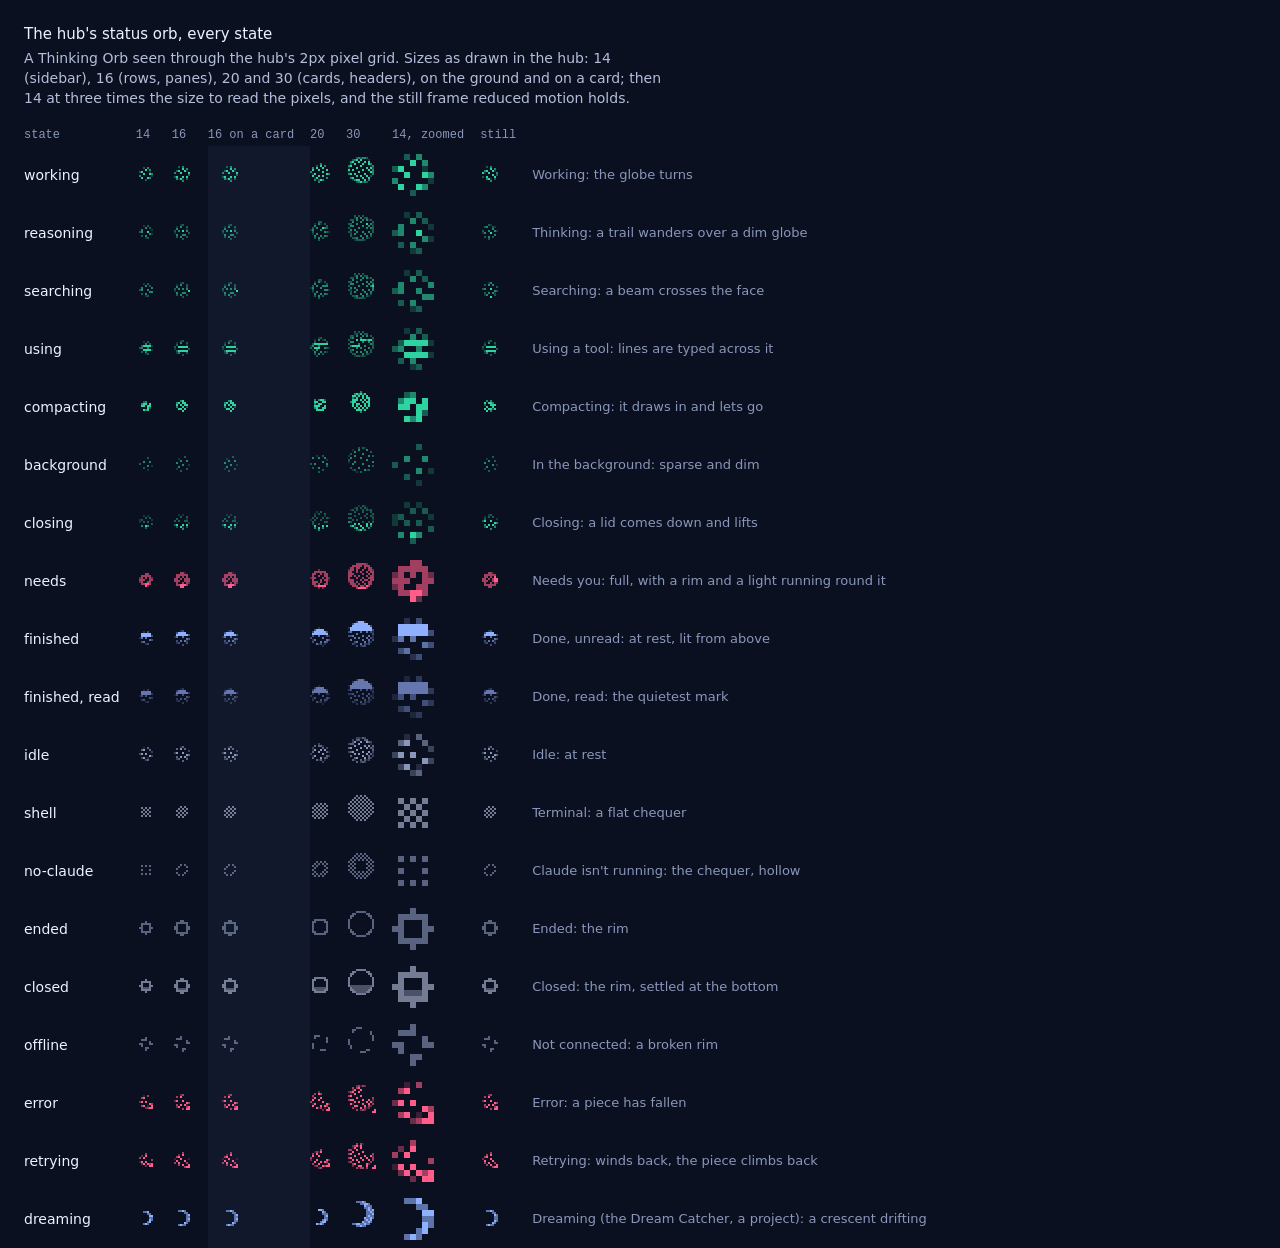
==== commit 013a70ba: "Thinking Orbs by Yogesh is kept in the hub, with its MIT licence, as the source of the new status or" ====
--- a/hub/docs/orb-states.html
+++ b/hub/docs/orb-states.html
@@ -32,7 +32,7 @@
     ["working", "Working: the globe turns"], ["reasoning", "Thinking: a trail wanders over a dim globe"], ["searching", "Searching: a beam crosses the face"],
     ["using", "Using a tool: lines are typed across it"], ["compacting", "Compacting: it draws in and lets go"], ["background", "In the background: sparse and dim"],
     ["closing", "Closing: a lid comes down and lifts"], ["needs", "Needs you: full, with a rim and a light running round it"],
-    ["asks", "Done, asks you: the full rose orb, at rest"], ["finished", "Done, unread: at rest, lit from above"], ["finished", "Done, read: the quietest mark", "read"], ["idle", "Idle: at rest"],
+    ["finished", "Done, unread: at rest, lit from above"], ["finished", "Done, read: the quietest mark", "read"], ["idle", "Idle: at rest"],
     ["shell", "Terminal: a flat chequer"], ["no-claude", "Claude isn't running: the chequer, hollow"], ["ended", "Ended: the rim"],
     ["closed", "Closed: the rim, settled at the bottom"], ["offline", "Not connected: a broken rim"], ["error", "Error: a piece has fallen"],
     ["retrying", "Retrying: winds back, the piece climbs back"], ["dreaming", "Dreaming (the Dream Catcher, a project): a crescent drifting"],
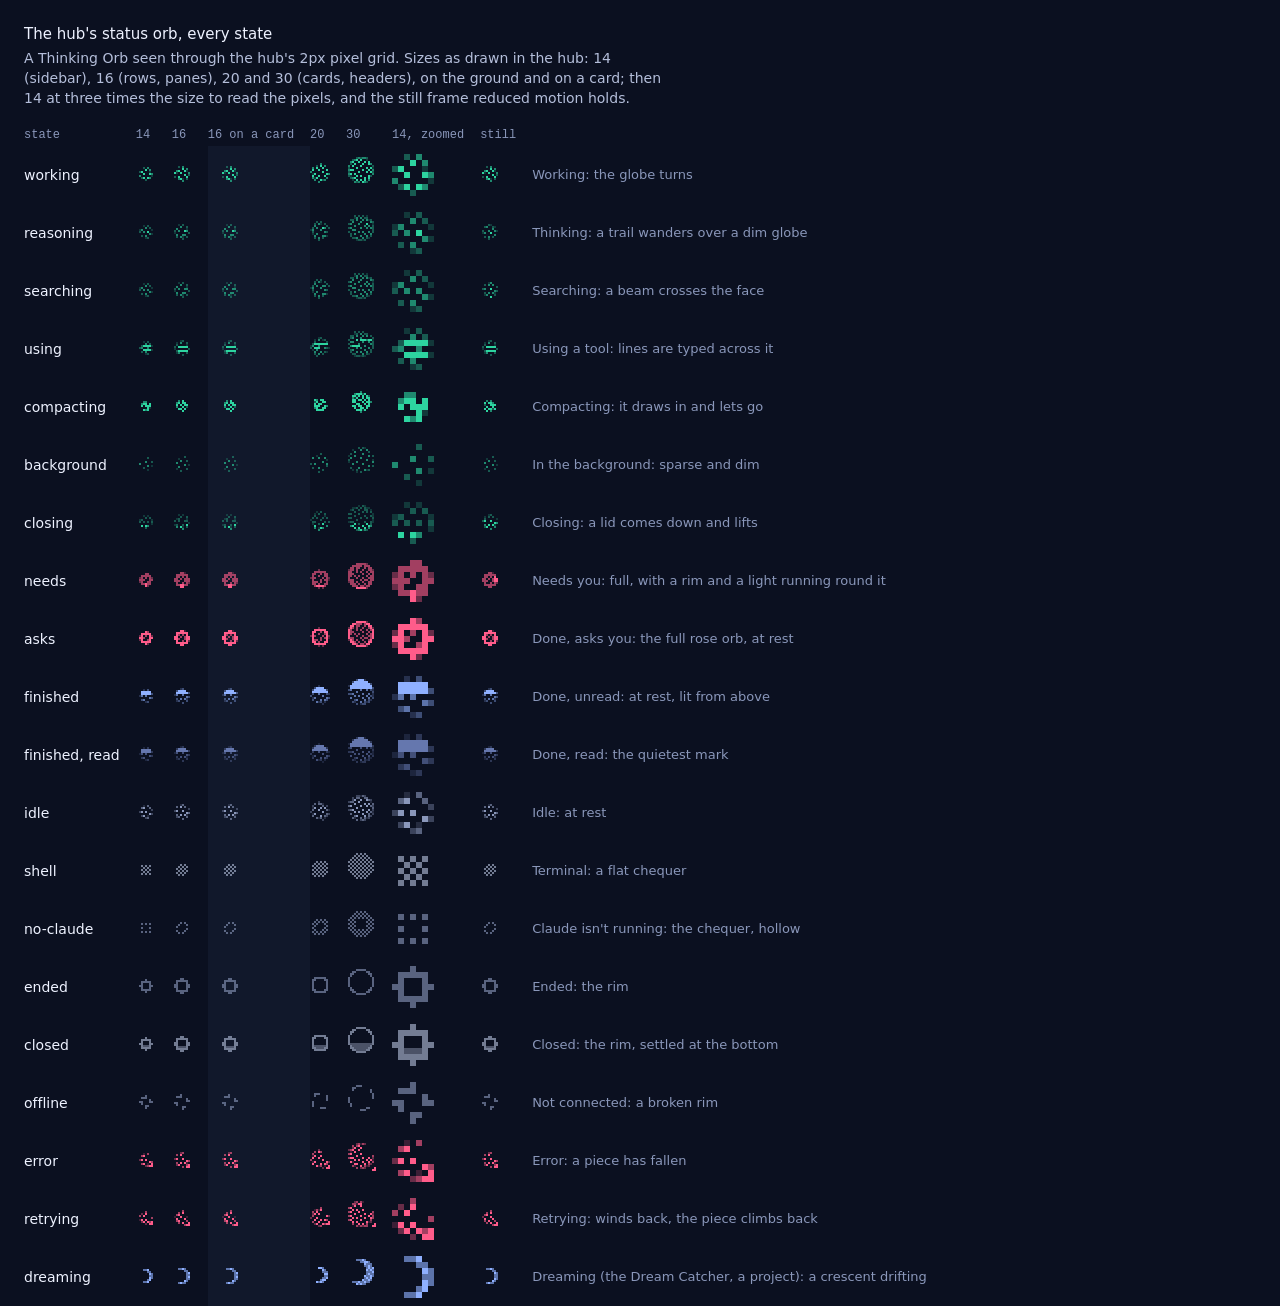
==== commit e68066f9: "Merge branch 'feat/orbs' into integrate/r3" ====
--- a/hub/docs/orb-states.html
+++ b/hub/docs/orb-states.html
@@ -32,7 +32,7 @@
     ["working", "Working: the globe turns"], ["reasoning", "Thinking: a trail wanders over a dim globe"], ["searching", "Searching: a beam crosses the face"],
     ["using", "Using a tool: lines are typed across it"], ["compacting", "Compacting: it draws in and lets go"], ["background", "In the background: sparse and dim"],
     ["closing", "Closing: a lid comes down and lifts"], ["needs", "Needs you: full, with a rim and a light running round it"],
-    ["finished", "Done, unread: at rest, lit from above"], ["finished", "Done, read: the quietest mark", "read"], ["idle", "Idle: at rest"],
+    ["asks", "Done, asks you: the full rose orb, at rest"], ["finished", "Done, unread: at rest, lit from above"], ["finished", "Done, read: the quietest mark", "read"], ["idle", "Idle: at rest"],
     ["shell", "Terminal: a flat chequer"], ["no-claude", "Claude isn't running: the chequer, hollow"], ["ended", "Ended: the rim"],
     ["closed", "Closed: the rim, settled at the bottom"], ["offline", "Not connected: a broken rim"], ["error", "Error: a piece has fallen"],
     ["retrying", "Retrying: winds back, the piece climbs back"], ["dreaming", "Dreaming (the Dream Catcher, a project): a crescent drifting"],
--- a/hub/ui/app.css
+++ b/hub/ui/app.css
@@ -14,28 +14,32 @@
   --accent: #2f62f5; --on-accent: #fff; --accent-ink: #8fb0ff; --accent-wash: #16245a;
   --go: #2dd4a0; --trouble: #ff5c8a; --done: #8fb0ff;
   --k-r: #4f8bea; --k-err: #e2527c; --k-a: #be8a1a; --k-x: #17a58c; --k-e: #a970e6; --k-m: #7f9e2a;
-  --id-0: #8fb0ff; --id-1: #2dd4a0; --id-2: #ff8fb0; --id-3: #f2c14e; --id-4: #56c7f5; --id-5: #c89bff;  /* a project's own colour */
+  --id-0: #8fb0ff; --id-1: #a3d94a; --id-2: #ff9f5a; --id-3: #f2c14e; --id-4: #56c7f5; --id-5: #c89bff;  /* a project's own colour: lime and orange, never jade or rose, so a mark never reads as a state */
   --term: #0a0f1e;
   --scrim: rgba(5, 8, 18, .72); --shadow: rgba(3, 6, 16, .5); --pic-edge: rgba(255, 255, 255, .1);
   --add-wash: rgba(45, 212, 160, .09); --del-wash: rgba(255, 92, 138, .09);
   --sweep: linear-gradient(var(--ink), var(--ink));
 }
-/* Paper: the light theme. The same hue as Midnight ink with its steps turned round: what you read is the brightest
-   plane, and the sidebar sits a step below it. Every text colour passes WCAG AA (4.5:1) on each surface it is used on:
-   jade, rose and cobalt are deepened until they do, and keep their jobs. */
+/* Morning paper: the light theme. Midnight ink by day: the same blue-black ink, now drawn on paper.
+   The paper is a neutral with a trace of warmth, so it never reads as grey-blue; every grey is that ink, thinned.
+   The sheet you read (panel) is the brightest plane, the desk under the sidebar (ground) a step below, wells such as
+   cards and fields sit between them, and what floats or is selected (raise) is the clean paper on top.
+   Cobalt becomes a royal-blue fountain-pen ink. Jade, rose and periwinkle keep their jobs and their hues, deepened until
+   they pass WCAG AA (4.5:1) on every surface; hairlines are ink at 10 and 22%, edges at 50% (3:1). No pure white boxes
+   on grey: depth is a step of paper and a hairline, and a shadow only under what floats. */
 :root[data-theme=light] {
   color-scheme: light;
-  --ground: #e8ecf4; --panel: #f5f7fb; --field: #ffffff; --raise: #ffffff; --press: #dce2ee;
-  --line: rgba(18, 30, 70, .11); --line2: rgba(18, 30, 70, .24);
-  --ink: #121a2f; --soft: #3f4a66; --faint: #566280;
-  --edge: rgba(18, 30, 70, .42); --mark: #a3adc6;
-  --accent: #2f5ff0; --on-accent: #fff; --accent-ink: #2149d4; --accent-wash: #e2e9ff;
-  --go: #07704f; --trouble: #c4234f; --done: #2a55dc;
-  --k-r: #3570d8; --k-err: #c93a66; --k-a: #a06e00; --k-x: #0b8a73; --k-e: #8a4fd0; --k-m: #5f7d12;
-  --id-0: #3d63d8; --id-1: #0c8a66; --id-2: #cc3f74; --id-3: #a07000; --id-4: #0a7fb0; --id-5: #8452d6;
-  --term: #fcfcfe;
-  --scrim: rgba(24, 32, 56, .34); --shadow: rgba(24, 34, 70, .16); --pic-edge: rgba(18, 30, 70, .12);
-  --add-wash: rgba(7, 112, 79, .1); --del-wash: rgba(196, 35, 79, .09);
+  --ground: #efeeea; --panel: #faf9f7; --field: #f5f4f0; --raise: #fffefd; --press: #e6e4de;
+  --line: rgba(19, 25, 40, .1); --line2: rgba(19, 25, 40, .22);
+  --ink: #131928; --soft: #474e5f; --faint: #5e6474;
+  --edge: rgba(19, 25, 40, .5); --mark: #828795;
+  --accent: #254fc5; --on-accent: #fff; --accent-ink: #234ab9; --accent-wash: #e5e8f2; --accent-sel: #cbd4ec;
+  --go: #117657; --trouble: #be2a5b; --done: #4657b6;
+  --k-r: #3870cc; --k-err: #bf3b64; --k-a: #8e6201; --k-x: #1b8a75; --k-e: #7f48b6; --k-m: #69851e;
+  --id-0: #4c70cd; --id-1: #618524; --id-2: #bf5b0d; --id-3: #9e7112; --id-4: #117faa; --id-5: #8c5ac3;
+  --term: #fdfcfa;
+  --scrim: rgba(19, 25, 40, .3); --shadow: rgba(19, 25, 40, .1); --pic-edge: rgba(19, 25, 40, .12);
+  --add-wash: rgba(17, 118, 87, .1); --del-wash: rgba(190, 42, 91, .08);
   --sweep: linear-gradient(var(--ink), var(--ink));
 }
 :root[data-accent] ::selection { background: var(--accent-sel); }
@@ -257,14 +261,14 @@
 
 /* controls: a hairline and a word; hovering fills it from the left */
 .btn, .pill, .icon, .tile, .seg button { background: var(--sweep) no-repeat left / 0 100%; transition: background-size .15s var(--out), color .1s, transform .15s var(--out); }
-.btn { padding: 0 12px; color: var(--ink); box-shadow: inset 0 0 0 1px var(--ink); white-space: nowrap; min-height: 32px; display: inline-flex; align-items: center; gap: 8px; }
+.btn { padding: 0 12px; color: var(--ink); box-shadow: inset 0 0 0 1px var(--edge); white-space: nowrap; min-height: 32px; display: inline-flex; align-items: center; gap: 8px; }
 .btn.primary { background-color: var(--accent); color: var(--on-accent); font-weight: 600; box-shadow: none; }
 .btn.danger { background-color: var(--trouble); color: var(--ground); font-weight: 600; box-shadow: none; }  /* what can't be taken back from inside the hub */
 .btn.big { padding: 0 16px; min-height: 36px; }
 .btn:disabled, .btn[aria-disabled=true] { opacity: .45; pointer-events: none; }
 .btn[aria-busy] { opacity: .7; pointer-events: none; }
 .btn svg { width: 14px; height: 14px; }
-.btn.on, .icon.on { background-size: 100% 100%; color: var(--ground); }
+.btn.on, .icon.on { background: var(--raise); color: var(--ink); box-shadow: inset 0 0 0 1px var(--line2), inset 0 -2px 0 var(--accent-ink); }  /* pressed: a raised step and a bar, not a slab of ink */
 .icon { width: 28px; height: 28px; display: inline-flex; align-items: center; justify-content: center; color: var(--soft); flex: none; }
 .icon svg { width: 14px; height: 14px; display: block; }
 .pill { display: inline-flex; align-items: center; gap: 8px; height: 28px; padding: 0 8px; color: var(--ink); white-space: nowrap; font-size: 13px; box-shadow: inset 0 0 0 1px var(--line2); }
@@ -383,7 +387,7 @@
 .switch::before { content: ""; position: absolute; inset: -5px 0; }
 .switch::after { content: ""; position: absolute; top: 3px; left: 3px; width: 8px; height: 8px; background: var(--ink); transition: transform .15s var(--out), background-color .15s; }
 .switch.on { background: var(--accent); box-shadow: none; }
-.switch.on::after { transform: translateX(14px); background: #fff; }
+.switch.on::after { transform: translateX(14px); background: var(--on-accent); }  /* the accent's own word colour, so a pale custom accent keeps its knob in view */
 .agent-row { display: block; width: calc(100% + 16px); text-align: left; padding: 8px; margin: 0 -8px; transition: background-color .1s; }
 @media (hover: hover) { .agent-row:hover { background: var(--field); } }
 .agent-row b { font: 500 12px/18px var(--mono); display: block; }
@@ -518,7 +522,7 @@
 .record-top .btn:disabled { opacity: .45; cursor: default; }
 .record-body { display: flex; flex-direction: column; gap: 20px; padding: 24px 24px 48px; }
 .record .doc p, .record .doc ul, .record .doc h3 { max-width: 120ch; }
-.handoff { padding: 14px 16px; background: var(--panel); box-shadow: inset 2px 0 0 var(--go); }
+.handoff { padding: 14px 16px; background: var(--panel); box-shadow: inset 2px 0 0 var(--mark); }  /* neutral: jade means working */
 .handoff h2 { color: var(--faint); font-size: 13px; font-weight: 400; margin-bottom: 6px; }
 .handoff p { margin: 4px 0 0; display: grid; grid-template-columns: 72px 1fr; gap: 8px; line-height: 22px; overflow-wrap: anywhere; }
 .handoff p b { color: var(--faint); font-weight: 400; }
@@ -546,6 +550,9 @@
 .turn.steps ol { list-style: none; margin: 4px 0 0; padding: 0 8px 4px; display: flex; flex-direction: column; gap: 2px; color: var(--soft); }
 .turn.steps li { display: flex; align-items: baseline; gap: 8px; overflow-wrap: anywhere; }
 .turn.steps li i { width: 3px; height: 10px; flex: none; }
+/* Step tallies in one colour: every step a mark, a failed one rose (and taller in the trace). */
+.trace i:not(.k-err), .turn.steps li i:not(.k-err) { background: var(--mark); }
+.trace i.k-err, .turn.steps li i.k-err { background: var(--trouble); }
 .turn.steps li.failed { color: var(--trouble); }
 .turn.steps li.more { color: var(--faint); padding-left: 11px; }
 @media (max-width: 720px) { .record-top { padding-inline: 16px; } .record-body { padding: 16px 16px 40px; } .handoff p { grid-template-columns: 1fr; gap: 0; } }
@@ -1529,7 +1536,7 @@
 .pane.chatting { background: var(--ground); }
 .chat-log { flex: 1; min-height: 0; overscroll-behavior: contain; -webkit-overflow-scrolling: touch; }
 .chat-log .record-body { padding: 16px 16px 20px; gap: 16px; }
-.chat-log .turn.you { align-self: flex-end; max-width: 88%; padding: 8px 12px; background: var(--accent-wash); box-shadow: none; }
+.chat-log .turn.you { align-self: flex-end; max-width: 88%; padding: 8px 12px; background: var(--raise); box-shadow: inset 0 0 0 1px var(--line2); }  /* your words: a raised sheet with a hairline, the accent kept for what acts */
 .chat-log .turn.you .said { max-height: none; }
 .chat-log .turn.you.pending { opacity: .6; }
 .chat-log .turn.claude { font-size: 15px; line-height: 23px; overflow-wrap: anywhere; }
@@ -2009,8 +2016,8 @@
 :root, dialog.viewer {
   --pc-blue: #8fb0ff; --pc-jade: #2dd4a0; --pc-pink: #ff8fb0; --pc-gold: #f2c14e; --pc-sky: #56c7f5; --pc-violet: #c89bff; --pc-orange: #ff9f5a; --pc-lime: #a3d94a; --pc-slate: #9aa7c7;
 }
-:root[data-theme=light] {
-  --pc-blue: #3d63d8; --pc-jade: #0c8a66; --pc-pink: #cc3f74; --pc-gold: #a07000; --pc-sky: #0a7fb0; --pc-violet: #8452d6; --pc-orange: #c25a12; --pc-lime: #5c8a0e; --pc-slate: #5b6785;
+:root[data-theme=light] {  /* printing inks for Morning paper: the same hues, deep enough for 3:1 on the desk */
+  --pc-blue: #4c70cd; --pc-jade: #1e8563; --pc-pink: #c44a74; --pc-gold: #9e7112; --pc-sky: #117faa; --pc-violet: #8c5ac3; --pc-orange: #bf5b0d; --pc-lime: #618524; --pc-slate: #707a93;
 }
 /* A coloured project runs a 2px edge down its rows; the row you are on keeps its own accent edge over it. */
 .side-group.tinted { box-shadow: inset 2px 0 0 var(--pc); }
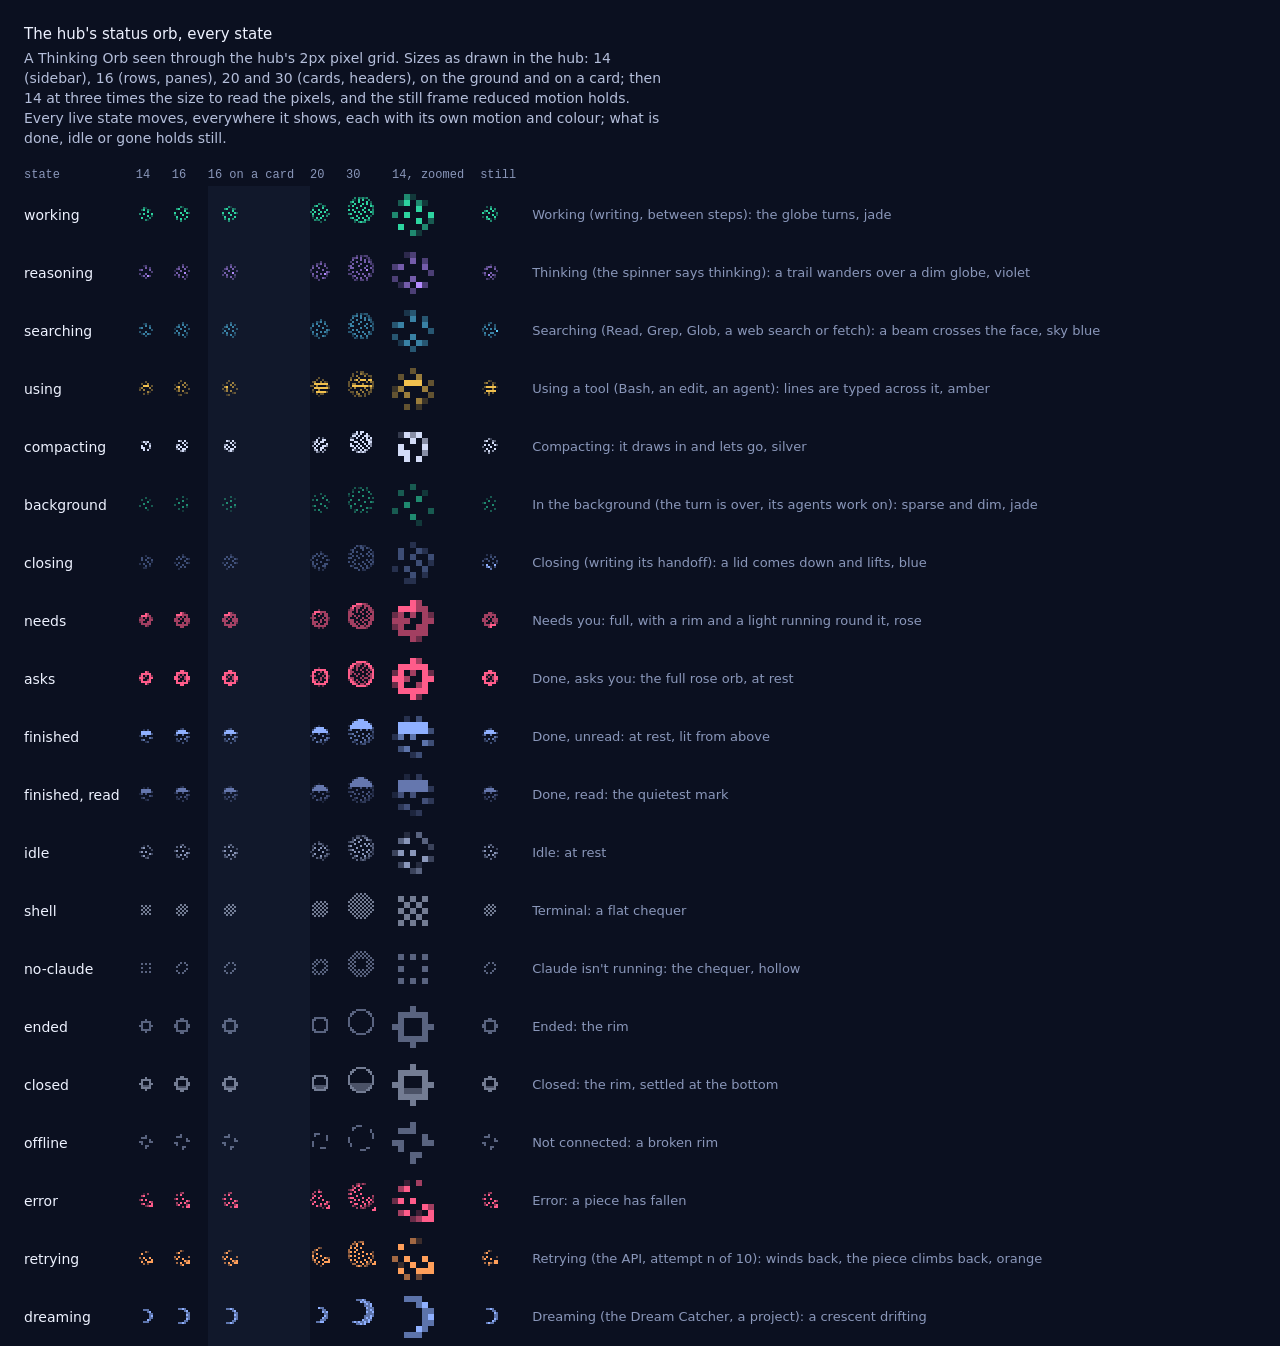
==== commit a82e8d5f: "Every live orb moves, each live state in its own colour The one-orb-per-region rule read as broken: " ====
--- a/hub/docs/orb-states.html
+++ b/hub/docs/orb-states.html
@@ -22,23 +22,24 @@
   .read .orb-finished { color: var(--mark); }
 </style>
 <h1>The hub's status orb, every state</h1>
-<p>A Thinking Orb seen through the hub's 2px pixel grid. Sizes as drawn in the hub: 14 (sidebar), 16 (rows, panes), 20 and 30 (cards, headers), on the ground and on a card; then 14 at three times the size to read the pixels, and the still frame reduced motion holds.</p>
+<p>A Thinking Orb seen through the hub's 2px pixel grid. Sizes as drawn in the hub: 14 (sidebar), 16 (rows, panes), 20 and 30 (cards, headers), on the ground and on a card; then 14 at three times the size to read the pixels, and the still frame reduced motion holds. Every live state moves, everywhere it shows, each with its own motion and colour; what is done, idle or gone holds still.</p>
 <table id="sheet"><tr><th>state</th><th>14</th><th>16</th><th>16 on a card</th><th>20</th><th>30</th><th>14, zoomed</th><th>still</th><th></th></tr></table>
 <script>
   const q = new URLSearchParams(location.search);
   if (q.has("light")) document.documentElement.dataset.theme = "light";
   if (q.has("still")) document.documentElement.dataset.motionSet = "on";
   const STATES = [
-    ["working", "Working: the globe turns"], ["reasoning", "Thinking: a trail wanders over a dim globe"], ["searching", "Searching: a beam crosses the face"],
-    ["using", "Using a tool: lines are typed across it"], ["compacting", "Compacting: it draws in and lets go"], ["background", "In the background: sparse and dim"],
-    ["closing", "Closing: a lid comes down and lifts"], ["needs", "Needs you: full, with a rim and a light running round it"],
+    ["working", "Working (writing, between steps): the globe turns, jade"], ["reasoning", "Thinking (the spinner says thinking): a trail wanders over a dim globe, violet"],
+    ["searching", "Searching (Read, Grep, Glob, a web search or fetch): a beam crosses the face, sky blue"],
+    ["using", "Using a tool (Bash, an edit, an agent): lines are typed across it, amber"], ["compacting", "Compacting: it draws in and lets go, silver"],
+    ["background", "In the background (the turn is over, its agents work on): sparse and dim, jade"],
+    ["closing", "Closing (writing its handoff): a lid comes down and lifts, blue"], ["needs", "Needs you: full, with a rim and a light running round it, rose"],
     ["asks", "Done, asks you: the full rose orb, at rest"], ["finished", "Done, unread: at rest, lit from above"], ["finished", "Done, read: the quietest mark", "read"], ["idle", "Idle: at rest"],
     ["shell", "Terminal: a flat chequer"], ["no-claude", "Claude isn't running: the chequer, hollow"], ["ended", "Ended: the rim"],
     ["closed", "Closed: the rim, settled at the bottom"], ["offline", "Not connected: a broken rim"], ["error", "Error: a piece has fallen"],
-    ["retrying", "Retrying: winds back, the piece climbs back"], ["dreaming", "Dreaming (the Dream Catcher, a project): a crescent drifting"],
+    ["retrying", "Retrying (the API, attempt n of 10): winds back, the piece climbs back, orange"], ["dreaming", "Dreaming (the Dream Catcher, a project): a crescent drifting"],
   ];
-  // In the sheet every orb moves, so each sits in its own region (the hub moves one per region of a page).
-  const cell = (state, size, cls = "") => { const td = document.createElement("td"); td.className = cls; td.dataset.orbRegion = ""; const box = document.createElement("span"); box.className = "cell"; box.append(hubOrb(state, { size, still: cls === "still-col" })); td.append(box); return td; };
+  const cell = (state, size, cls = "") => { const td = document.createElement("td"); td.className = cls; const box = document.createElement("span"); box.className = "cell"; box.append(hubOrb(state, { size, still: cls === "still-col" })); td.append(box); return td; };
   const draw = () => {
     const sheet = document.getElementById("sheet");
     for (const [state, why, extra] of STATES) {
--- a/hub/ui/app.css
+++ b/hub/ui/app.css
@@ -13,6 +13,8 @@
   --edge: rgba(200, 214, 255, .44); --mark: #6577ae;
   --accent: #2f62f5; --on-accent: #fff; --accent-ink: #8fb0ff; --accent-wash: #16245a;
   --go: #2dd4a0; --trouble: #ff5c8a; --done: #8fb0ff;
+  /* what a working session is doing, each its own colour beside its own motion (ui/orbs.js) */
+  --st-think: #b58cff; --st-seek: #56c7f5; --st-tool: #f2c14e; --st-pack: #d3dcf7; --st-retry: #ff9f5a;
   --k-r: #4f8bea; --k-err: #e2527c; --k-a: #be8a1a; --k-x: #17a58c; --k-e: #a970e6; --k-m: #7f9e2a;
   --id-0: #8fb0ff; --id-1: #a3d94a; --id-2: #ff9f5a; --id-3: #f2c14e; --id-4: #56c7f5; --id-5: #c89bff;  /* a project's own colour: lime and orange, never jade or rose, so a mark never reads as a state */
   --term: #0a0f1e;
@@ -35,6 +37,7 @@
   --edge: rgba(19, 25, 40, .5); --mark: #828795;
   --accent: #254fc5; --on-accent: #fff; --accent-ink: #234ab9; --accent-wash: #e5e8f2; --accent-sel: #cbd4ec;
   --go: #117657; --trouble: #be2a5b; --done: #4657b6;
+  --st-think: #7446c2; --st-seek: #0f7aa6; --st-tool: #8a6100; --st-pack: #3c4560; --st-retry: #b35406;
   --k-r: #3870cc; --k-err: #bf3b64; --k-a: #8e6201; --k-x: #1b8a75; --k-e: #7f48b6; --k-m: #69851e;
   --id-0: #4c70cd; --id-1: #618524; --id-2: #bf5b0d; --id-3: #9e7112; --id-4: #117faa; --id-5: #8c5ac3;
   --term: #fdfcfa;
@@ -140,12 +143,17 @@
 .st-working, .st-closing { color: var(--go); }
 .st-needs, .st-error { color: var(--trouble); }
 .orb { display: block; flex: none; color: var(--faint); }
-.orb-working, .orb-reasoning, .orb-searching, .orb-using, .orb-compacting, .orb-background, .orb-closing { color: var(--go); }
-.orb-needs, .orb-waiting, .orb-asks, .orb-error, .orb-retrying { color: var(--trouble); }
-.orb-finished, .orb-dreaming { color: var(--done); }
+.orb-working, .orb-background { color: var(--go); }
+.orb-reasoning { color: var(--st-think); }
+.orb-searching { color: var(--st-seek); }
+.orb-using { color: var(--st-tool); }
+.orb-compacting { color: var(--st-pack); }
+.orb-retrying { color: var(--st-retry); }
+.orb-needs, .orb-waiting, .orb-asks, .orb-error { color: var(--trouble); }
+.orb-finished, .orb-dreaming, .orb-closing { color: var(--done); }
 .orb-closed, .orb-shell { color: var(--soft); }
 /* The orb (ui/orbs.js): a dot sphere on the 2px pixel grid, in four steps of its state's colour. Each state has its own
-   shape, so a still orb still says which it is; the motion is drawn by the script, one region's orb at a time. */
+   shape and colour, so a still orb still says which it is; the motion is drawn by the script, every live orb at once. */
 .orb { contain: strict; }  /* a frame redraws the orb alone, never the row around it */
 .orb path { fill: currentColor; }
 .orb .l2 { fill-opacity: .62; }
@@ -272,7 +280,7 @@
 .icon { width: 28px; height: 28px; display: inline-flex; align-items: center; justify-content: center; color: var(--soft); flex: none; }
 .icon svg { width: 14px; height: 14px; display: block; }
 .pill { display: inline-flex; align-items: center; gap: 8px; height: 28px; padding: 0 8px; color: var(--ink); white-space: nowrap; font-size: 13px; box-shadow: inset 0 0 0 1px var(--line2); }
-.pill > svg { width: 12px; height: 12px; color: var(--faint); }
+.pill > svg { width: 14px; height: 14px; color: var(--faint); }
 .pill .mark svg { width: 100%; height: 100%; }
 .pill.big { height: 32px; }
 .pill .mark { width: 15px; height: 15px; }
@@ -478,11 +486,17 @@
 .panes.multi .pane.active .pane-top { box-shadow: inset 0 2px 0 var(--accent-ink), inset 0 -1px 0 var(--line); }
 .pane-top[hidden] { display: none; }
 .pane-top { display: flex; align-items: center; gap: 8px; padding: 0 4px 0 16px; font-size: 13px; min-height: 36px; flex: none; color: var(--soft); background: var(--panel); box-shadow: inset 0 -1px 0 var(--line); }
-.pane-top .pill { height: 24px; font-size: 12px; }
-.pane-top .name { flex: 1; min-width: 0; white-space: nowrap; overflow: hidden; text-overflow: ellipsis; color: var(--ink); unicode-bidi: plaintext; cursor: default; }
+/* One row at one height (polish-session): mode and model are quiet words, the strip says the state, and Chat|Terminal is
+   the only control with a ring. */
+.pane-top .pill { height: 28px; padding: 0 4px; gap: 4px; font-size: 12px; color: var(--soft); box-shadow: none; background-image: none; flex: none; transition: background-color .12s var(--out), color .12s var(--out); }
+.pane-top .pill > svg { width: 14px; height: 14px; }
+.pane-top [data-key=mode] > svg { display: none; }
+.pane-top .pill-sep { color: var(--faint); font-size: 12px; margin-inline: -6px; flex: none; }
+@media (hover: hover) and (pointer: fine) { .pane-top .pill:hover { background-color: var(--press); color: var(--ink); } .pane-top .pill:hover svg { color: var(--soft); } }
+.pane-top .name { flex: 0 1 auto; min-width: 48px; line-height: 28px; white-space: nowrap; overflow: hidden; text-overflow: ellipsis; color: var(--ink); unicode-bidi: plaintext; cursor: default; }
 .pane-top .name.cut, .pane-top .name.full { cursor: pointer; }
-.pane-top .name.full { white-space: normal; overflow-wrap: anywhere; padding-block: 8px; }
-.pane-top .pane-more, .pane-top .pane-n { display: none; }
+.pane-top .name.full { white-space: normal; overflow-wrap: anywhere; padding-block: 4px; line-height: 20px; }
+.pane-top .pane-n { display: none; }
 .pane-top .pane-n { font: 12px var(--mono); color: var(--soft); flex: none; font-variant-numeric: tabular-nums; }
 .pane-top .folder { color: var(--faint); white-space: nowrap; display: inline-flex; align-items: center; gap: 4px; padding: 0 4px; font: 12px var(--mono); }
 .pane-top .folder svg { width: 12px; height: 12px; }
@@ -494,7 +508,7 @@
 @media (hover: hover) and (pointer: fine) { .pane .connect:hover, .pane .ask:hover, .keys button:hover { background-size: 100% 100%; color: var(--ground); } }
 /* Actions go last, and never disappear: below this width they live in the ⋯ menu. */
 @container pane (max-width: 640px) { .pane-top .folder { display: none; } }
-@container pane (max-width: 560px) { .pane-top .pill, .pane-top .connect { display: none; } .pane-top .pane-more { display: inline-flex; } }
+@container pane (max-width: 560px) { .pane-top .pill, .pane-top .pill-sep, .pane-top .connect { display: none; } }
 @container pane (max-width: 240px) { .pane-top .mark, .pane-top a.icon { display: none; } }
 .term { flex: 1; min-height: 0; overflow: clip; position: relative; touch-action: none; }
 .term .xterm { height: 100%; padding: 8px 0 4px 16px; }
@@ -503,7 +517,7 @@
 .keys button { box-shadow: inset 0 0 0 1px var(--line2); padding: 8px 12px; font: 13px var(--mono); white-space: nowrap; }
 .keys .read-toggle { min-width: 72px; color: var(--ink); }
 .keys .attach { display: inline-flex; align-items: center; color: var(--ink); }
-.keys .attach svg { width: 18px; height: 18px; }
+.keys .attach svg { width: 16px; height: 16px; }
 .drop-hint { position: absolute; inset: 44px 12px 12px; box-shadow: inset 0 0 0 1px var(--accent-ink); display: none; align-items: flex-end; justify-content: center; padding-bottom: 12px; pointer-events: none; }
 .drop-hint span { background: var(--accent); color: var(--on-accent); font-weight: 600; padding: 4px 12px; }
 .pane.dropping .drop-hint { display: flex; }
@@ -522,7 +536,7 @@
 .record-top .btn:disabled { opacity: .45; cursor: default; }
 .record-body { display: flex; flex-direction: column; gap: 20px; padding: 24px 24px 48px; }
 .record .doc p, .record .doc ul, .record .doc h3 { max-width: 120ch; }
-.handoff { padding: 14px 16px; background: var(--panel); box-shadow: inset 2px 0 0 var(--mark); }  /* neutral: jade means working */
+.handoff { padding: 12px 16px; background: var(--panel); box-shadow: inset 2px 0 0 var(--mark); }  /* neutral: jade means working */
 .handoff h2 { color: var(--faint); font-size: 13px; font-weight: 400; margin-bottom: 6px; }
 .handoff p { margin: 4px 0 0; display: grid; grid-template-columns: 72px 1fr; gap: 8px; line-height: 22px; overflow-wrap: anywhere; }
 .handoff p b { color: var(--faint); font-weight: 400; }
@@ -534,7 +548,7 @@
 .still-running .quiet { color: var(--faint); font-size: 13px; }
 .still-running .path { font: 12px var(--mono); min-width: 0; overflow-wrap: anywhere; }
 .still-running small { display: block; margin-top: 8px; color: var(--faint); font-size: 12px; }
-.turn.you { padding: 2px 0 2px 14px; box-shadow: inset 2px 0 0 var(--accent-ink); }
+.turn.you { padding: 2px 0 2px 12px; box-shadow: inset 2px 0 0 var(--accent-ink); }
 .turn.you .said { color: var(--ink); white-space: pre-wrap; overflow-wrap: anywhere; unicode-bidi: plaintext; max-width: 120ch; max-height: 360px; overflow-y: auto; line-height: 22px; }
 .turn.claude .doc { color: var(--ink); }
 .turn.shot { width: 240px; aspect-ratio: 4 / 3; overflow: hidden; outline: 1px solid var(--line2); background: var(--field); padding: 0; }
@@ -557,7 +571,8 @@
 .turn.steps li.more { color: var(--faint); padding-left: 11px; }
 @media (max-width: 720px) { .record-top { padding-inline: 16px; } .record-body { padding: 16px 16px 40px; } .handoff p { grid-template-columns: 1fr; gap: 0; } }
 /* Closing */
-.pane .closing-word { box-shadow: inset 0 0 0 1px var(--go); color: var(--go); display: inline-flex; align-items: center; }
+.pane-top .connect-word { flex: none; font-size: 12px; color: var(--soft); white-space: nowrap; }
+.pane .closing-word { color: var(--go); display: inline-flex; align-items: center; }
 .close-warn { display: flex; gap: 10px; align-items: baseline; margin: 16px 0 0; color: var(--soft); }
 .close-warn b { color: var(--ink); font-weight: 500; }
 .close-warn .dot { transform: translateY(-1px) rotate(45deg); animation: none; }
@@ -725,7 +740,10 @@
 .need-row > .need-state { grid-column: 1; margin-top: 4px; font-size: 13px; line-height: 18px; color: var(--soft); }
 .need-row > .need-state.fixed { color: var(--go); }
 .need-run { margin-inline-start: auto; }
-.need-row + .need-row { box-shadow: inset 0 1px 0 var(--line); }
+.ask-row + .ask-row, .callout.needs .need-row + .need-row { box-shadow: none; }
+.ask-row + .ask-row::before { content: ""; position: absolute; top: 0; inset-inline: 16px; height: 1px; background: var(--line); }
+.panel.triage .ask-row + .ask-row::before, .needs-here .ask-row + .ask-row::before { content: none; }
+@media (max-width: 760px) { .ask-row + .ask-row::before { inset-inline: 8px; } }
 .need-row p { margin: 0; overflow-wrap: anywhere; }
 .need-row p b { font-weight: 600; color: var(--go); }
 .need-row.closed p { color: var(--soft); }
@@ -847,9 +865,14 @@
   .pane.away { display: none; }
   .gutter, .pane-top .pane-split { display: none; }
   .keys { display: flex; }
-  .pane-top { padding-left: 12px; }
+  .pane-top { padding-left: 12px; min-height: 44px; }
   .panes.multi .pane-n { display: inline; }
   .pane-top .icon { width: 36px; height: 36px; }
+  .pane-top .view-seg { display: inline-flex; }
+  .pane-top .view-seg button { height: 36px; padding: 0 12px; font-size: 13px; }
+  .pane-top .strip-act { height: 36px; }
+  .pane-top:has(> .pane-strip:not([hidden])) > .name { display: none; }  /* the top bar names the session */
+  .pane-top > .pane-strip { padding-left: 0; }
   .launch .command { display: none; }
   .launch { justify-content: flex-end; }
 }
@@ -998,8 +1021,6 @@
 .check.folder { margin-top: 0; min-height: 28px; }
 @media (max-width: 980px) { .dream-tail { margin-inline-start: 0; } }
 @media (max-width: 760px) {
-  .crumbs:has(.ptabs) > a .t, .crumbs:has(.ptabs) > .tail .t { display: none; }
-  .crumbs .ptabs { margin-inline-start: 4px; }
   .q-p { display: none; }
   .callout.needs { padding-inline: 12px; }
   .need-row { column-gap: 16px; }
@@ -1222,30 +1243,34 @@
 .orb-slot { display: inline-flex; width: 16px; height: 16px; align-items: center; justify-content: center; flex: none; color: var(--faint); }
 .orb-slot > svg { display: block; }
 time.tick { font-variant-numeric: tabular-nums; }
+time.tick.long { color: var(--faint); }
 .dot.error { background: var(--trouble); box-shadow: none; clip-path: polygon(20% 0, 50% 30%, 80% 0, 100% 20%, 70% 50%, 100% 80%, 80% 100%, 50% 70%, 20% 100%, 0 80%, 30% 50%, 0 20%); }
 
 /* the strip at a pane's foot: orb · tool · target · elapsed · esc stop */
-.pane-strip { flex: none; display: flex; align-items: center; gap: 8px; height: 28px; padding: 0 4px 0 16px; background: var(--panel); box-shadow: inset 0 1px 0 var(--line); font-size: 13px; color: var(--soft); min-width: 0; }
+/* The strip lives in the pane's head, after the name: orb · word · target · time, then esc Stop at its end. */
+.pane-strip { flex: 1 1 0px; display: flex; align-items: center; gap: 8px; height: 28px; padding: 0 0 0 8px; font-size: 13px; color: var(--soft); min-width: min-content; overflow: hidden; }
 .pane-strip[hidden] { display: none; }
 .pane-strip .strip-word { color: var(--ink); white-space: nowrap; flex: none; }
 .pane-strip .strip-target { min-width: 0; overflow: hidden; text-overflow: ellipsis; white-space: nowrap; unicode-bidi: plaintext; }
 .pane-strip .strip-target.mono { color: var(--soft); }
 .pane-strip .strip-time { color: var(--faint); flex: none; }
 .strip-fill { flex: 1; min-width: 0; }
-.strip-act { flex: none; display: inline-flex; align-items: center; gap: 8px; height: 24px; padding: 0 8px; color: var(--soft); font-size: 12px; background: var(--sweep) no-repeat left / 0 100%; transition: background-size .15s var(--out), color .1s, transform .15s var(--out); }
-.strip-act kbd { color: var(--faint); transition: color .1s; }
-@media (hover: hover) and (pointer: fine) { .strip-act:hover, .strip-act:hover kbd { background-size: 100% 100%; color: var(--ground); } }
+.strip-act { flex: none; display: inline-flex; align-items: center; gap: 8px; height: 28px; padding: 0 8px; color: var(--soft); font-size: 12px; transition: background-color .12s var(--out), color .12s var(--out), transform .15s var(--out); }
+.strip-act kbd { color: var(--faint); }
+@media (hover: hover) and (pointer: fine) { .strip-act:hover { background-color: var(--press); color: var(--ink); } }
 .strip-act:not(:disabled):active { transform: scale(.96); }
 .strip-act[aria-busy] { color: var(--faint); pointer-events: none; }
 .pane-strip.is-working .orb-slot { color: var(--go); }
 .pane-strip.is-needs .orb-slot, .pane-strip.is-error .orb-slot { color: var(--trouble); }
 .pane-strip.is-needs .strip-word, .pane-strip.is-error .strip-word { color: var(--trouble); }
-.pane-strip.is-error { box-shadow: inset 0 1px 0 var(--line), inset 2px 0 0 var(--trouble); }
+.pane-strip.is-asks .orb-slot, .pane-strip.is-asks .strip-word { color: var(--trouble); }
 .pane-strip.is-error .strip-target, .pane-strip.is-needs .strip-target { color: var(--ink); }
 .pane-strip.is-finished .strip-word, .pane-strip.is-ended .strip-word { color: var(--faint); }
 /* one status mark per pane: the strip's orb says it, so the header's dot stands down (it still says "not connected") */
-.pane:has(> .pane-strip:not([hidden])) .pane-top > .dot:not(.offline) { display: none; }
-@container pane (max-width: 420px) { .pane-strip .strip-act kbd { display: none; } .pane-strip .strip-target.mono { display: none; } }
+.pane-top:has(> .pane-strip:not([hidden])) > .dot:not(.offline) { display: none; }
+@container pane (max-width: 720px) { .pane-strip .strip-target { display: none; } }
+@container pane (max-width: 480px) { .pane-strip .strip-act kbd, .pane-strip .strip-time { display: none; } }
+@media (min-width: 761px) { @container pane (max-width: 480px) { .pane-strip .strip-word { display: none; } } }  /* a phone hides the name instead */
 
 /* the right panel's status rail */
 .rail { display: flex; flex-direction: column; }
@@ -1384,7 +1409,6 @@
   .dh { padding-left: 52px; }
   .line-note, .line-note-edit { margin-left: 12px; margin-right: 12px; }
   .line-note-edit textarea, .peek-reply textarea { font-size: 16px; }
-  .pane-strip { padding-left: 12px; }
   .peek-keys { display: none; }
   .peek-reply { padding-bottom: 8px; }
   .peek-choice { min-height: 44px; align-items: center; }
@@ -1441,6 +1465,15 @@
 .hub-warn b { color: var(--ink); font-weight: 500; }
 .hub-live { display: flex; flex-direction: column; gap: 4px; margin-top: 8px; }
 .hub-live h2 { color: var(--faint); font-size: 12px; }
+/* Under the home project: a tag before a hub-wide session's name in the sidebar, and the panel on its Overview. */
+.hubwide-tag { flex: none; display: inline-flex; align-self: center; color: var(--accent-ink); }
+.hubwide-tag svg { width: 12px; height: 12px; }
+.hub-panel > header h2 { display: inline-flex; align-items: center; gap: 6px; }
+.hub-panel > header h2 .h-n { margin-inline-start: 6px; }
+.hub-mark { display: inline-flex; color: var(--accent-ink); }
+.hub-mark svg { width: 14px; height: 14px; }
+.hub-panel > header .btn { min-height: 28px; font-size: 13px; }
+.hub-note { margin: 0 0 8px; color: var(--faint); font-size: 13px; line-height: 18px; max-width: 72ch; }
 .pane-top .no-prompts { color: var(--trouble); font-size: 12px; white-space: nowrap; }
 
 /* ── A choice Claude shows, answered from the chat or a peek: questions in steps, ticks, words of your own ── */
@@ -1449,20 +1482,20 @@
 .qa-steps { display: flex; gap: 6px; overflow-x: auto; scrollbar-width: none; }
 .qa-steps::-webkit-scrollbar { display: none; }
 .qa-step { flex: none; display: inline-flex; align-items: center; gap: 6px; height: 32px; padding: 0 10px; font-size: 13px; color: var(--soft); box-shadow: inset 0 0 0 1px var(--line2); white-space: nowrap; transition: background-color .1s, color .1s; }
-.qa-step[aria-current=step] { background: var(--accent-wash); color: var(--accent-ink); box-shadow: inset 0 0 0 1px var(--accent-ink); font-weight: 600; }
+.qa-step[aria-current=step] { background: var(--accent-wash); color: var(--accent-ink); box-shadow: inset 0 0 0 1px var(--accent-ink); font-weight: 500; }
 .qa-done { display: inline-flex; color: var(--go); }
 .qa-done svg { width: 14px; height: 14px; }
 @media (hover: hover) { button.qa-step:not([aria-current]):hover { background: var(--raise); color: var(--ink); } }
 .qa-count { margin: 0; padding: 0 2px; font-size: 12px; line-height: 16px; color: var(--faint); font-variant-numeric: tabular-nums; }
 .qa-count + .qa-q { margin-top: -6px; }
 .qa-lead { margin: 0; padding: 0 2px; color: var(--trouble); font-size: 13px; line-height: 18px; overflow-wrap: anywhere; }
-.qa-q { margin: 0; padding: 0 2px; color: var(--ink); font-weight: 600; font-size: 16px; line-height: 22px; overflow-wrap: anywhere; text-wrap: pretty; }
+.qa-q { margin: 0; padding: 0 2px; color: var(--ink); font-weight: 500; font-size: 18px; line-height: 24px; overflow-wrap: anywhere; text-wrap: pretty; }
 .qa-detail { margin: 0; padding: 10px 12px; max-height: 30vh; overflow: auto; overscroll-behavior: contain; background: var(--term); box-shadow: inset 0 0 0 1px var(--line); font: 12px/18px var(--mono); color: var(--soft); white-space: pre-wrap; overflow-wrap: anywhere; }
 .qa-detail:focus-visible { outline-offset: -2px; }
 .qa-plan { font: 13px/20px var(--sans); white-space: normal; }
 .qa-plan > :first-child { margin-top: 0; } .qa-plan > :last-child { margin-bottom: 0; }
 .qa-list { display: flex; flex-direction: column; gap: 6px; }
-.qa-opt { position: relative; display: flex; align-items: flex-start; gap: 12px; width: 100%; min-height: 48px; padding: 13px 14px; text-align: left; background: var(--field); box-shadow: inset 0 0 0 1px var(--line2); color: var(--ink); font-size: 15px; line-height: 21px; transition: background-color .1s, box-shadow .1s; }
+.qa-opt { position: relative; display: flex; align-items: flex-start; gap: 12px; width: 100%; min-height: 48px; padding: 12px 16px; text-align: left; background: var(--field); box-shadow: inset 0 0 0 1px var(--line2); color: var(--ink); font-size: 15px; line-height: 21px; transition: background-color .1s, box-shadow .1s; }
 @media (hover: hover) { button.qa-opt:hover { background: var(--raise); } }
 button.qa-opt:active { background: var(--press); }
 .qa-opt[aria-checked=true], .qa-opt.qa-words[data-on="1"] { background: var(--accent-wash); box-shadow: inset 0 0 0 1px var(--accent-ink); }
@@ -1491,7 +1524,14 @@
 .qa-actions { display: flex; gap: 8px; justify-content: flex-end; flex-wrap: wrap; }
 .qa-actions .btn { min-height: 40px; padding: 0 16px; }
 .qa-actions .btn kbd { font-size: 11px; opacity: .7; }
-.qa-apart { display: flex; flex-wrap: wrap; gap: 4px 16px; padding-top: 8px; box-shadow: inset 0 1px 0 var(--line); }
+.qa-apart { display: flex; flex-wrap: wrap; align-items: center; gap: 4px 16px; padding-top: 8px; box-shadow: inset 0 1px 0 var(--line); }
+.qa-fill { flex: 1; }
+/* The chat's keys button, in the question's own row while Claude asks (polish-session). */
+.qa .chat-tool { width: 36px; height: 36px; margin-right: -8px; }
+.qa .chat-tool svg { width: 16px; height: 16px; }
+.qa-apart .chat-tool { margin-right: 0; }
+@media (max-width: 760px) { .qa .chat-tool { width: 44px; height: 44px; } }  /* a finger's target, in the question's row too */
+.chat-dock.asking .chat-row { display: none; }
 .qa-quiet { min-height: 32px; padding: 0 2px; color: var(--soft); font-size: 13px; text-decoration: underline; text-decoration-color: var(--line2); text-underline-offset: 3px; }
 @media (hover: hover) { .qa-quiet:hover { color: var(--ink); text-decoration-color: currentColor; } }
 .qa-warn { display: flex; align-items: center; gap: 8px; margin: 0; padding: 0 2px; color: var(--trouble); font-size: 13px; line-height: 18px; }
@@ -1538,6 +1578,10 @@
 .chat-log .record-body { padding: 16px 16px 20px; gap: 16px; }
 .chat-log .turn.you { align-self: flex-end; max-width: 88%; padding: 8px 12px; background: var(--raise); box-shadow: inset 0 0 0 1px var(--line2); }  /* your words: a raised sheet with a hairline, the accent kept for what acts */
 .chat-log .turn.you .said { max-height: none; }
+.turn.you.long:not(.open) .said { max-height: 240px; overflow: hidden; -webkit-mask-image: linear-gradient(#000 calc(100% - 48px), transparent); mask-image: linear-gradient(#000 calc(100% - 48px), transparent); }
+.turn.you.long.open .said { max-height: none; }
+.said-more { display: block; margin-top: 4px; font-size: 13px; color: var(--soft); text-decoration: underline; text-underline-offset: 3px; }
+@media (hover: hover) { .said-more:hover { color: var(--ink); } }
 .chat-log .turn.you.pending { opacity: .6; }
 .chat-log .turn.claude { font-size: 15px; line-height: 23px; overflow-wrap: anywhere; }
 .chat-log .turn.claude pre { overflow-x: auto; max-width: 100%; }
@@ -1563,16 +1607,16 @@
 .chat-row textarea { flex: 1; min-width: 0; min-height: 44px; max-height: 160px; resize: none; padding: 11px 12px; border: 0; background: var(--ground); color: var(--ink); box-shadow: inset 0 0 0 1px var(--line2); font: 16px/22px var(--sans); outline: none; }
 .chat-row textarea:focus { box-shadow: inset 0 0 0 1px var(--accent-ink); }
 .chat-tool, .chat-send { flex: none; width: 44px; height: 44px; display: inline-flex; align-items: center; justify-content: center; color: var(--soft); }
-.chat-tool svg { width: 20px; height: 20px; }
+.chat-tool svg { width: 16px; height: 16px; }
 .chat-tool[aria-pressed=true] { color: var(--accent-ink); background: var(--field); }
 .chat-send { background: var(--accent); color: var(--on-accent); }
-.chat-send svg { width: 20px; height: 20px; }
+.chat-send svg { width: 16px; height: 16px; }
 .chat-send:disabled { background: var(--field); color: var(--faint); }
 .chat-send[aria-busy] { opacity: .6; }
-.pane.chatting .pane-strip { height: 36px; }
-.pane.chatting .pane-strip .strip-act { height: 32px; padding: 0 12px; font-size: 13px; box-shadow: inset 0 0 0 1px var(--line2); }
-.view-switch { display: inline-flex; align-items: center; gap: 6px; height: 32px; padding: 0 10px; font-size: 13px; color: var(--ink); box-shadow: inset 0 0 0 1px var(--line2); flex: none; }
-.view-switch svg { width: 16px; height: 16px; }
+.view-seg { display: inline-flex; flex: none; flex-wrap: nowrap; align-self: center; }
+.view-seg button { flex: none; height: 28px; padding: 0 10px; font-size: 12px; color: var(--soft); background-image: none; transition: background-color .12s var(--out), color .12s var(--out); }
+.view-seg button.on { background: var(--raise); color: var(--ink); box-shadow: none; cursor: default; }
+@media (hover: hover) and (pointer: fine) { .view-seg button:not(.on):hover { background-color: var(--press); color: var(--ink); } .view-seg button.on:hover { color: var(--ink); } }
 button.link { color: var(--accent-ink); text-decoration: underline; text-underline-offset: 2px; font-size: inherit; }
 @media (max-width: 760px) {
   #app { height: var(--vvh, 100dvh); }
@@ -1615,6 +1659,8 @@
 .in-file { display: inline; padding: 0; color: inherit; font: inherit; cursor: pointer; }
 .in-file code { color: var(--accent-ink); text-decoration: underline dotted; text-underline-offset: 3px; }
 .doc ol { margin: 4px 0; padding-left: 22px; }
+/* Tabular figures widen the font's period too, so a list read "1 ." with a gap: its markers keep the plain figures. */
+.doc ol > li::marker { font-variant-numeric: normal; }
 .turn-media { display: flex; flex-direction: column; gap: 8px; margin-top: 10px; max-width: 560px; }
 .turn.you .turn-media { margin-top: 8px; }
 .turn.made { display: flex; flex-direction: column; }
@@ -1779,15 +1825,10 @@
 .notice .alert-text small { -webkit-line-clamp: 2; }
 .notice > .icon { width: 28px; height: 28px; margin: 5px; }
 @media (hover: hover) { .notice-open:hover .alert-text b { text-decoration: underline; text-underline-offset: 3px; } .notice > .icon:hover { color: var(--ink); background: var(--press); } }
-.counts-bar { flex: none; display: flex; align-items: center; gap: 2px; min-height: 40px; padding: 0 8px; box-shadow: inset 0 -1px 0 var(--line); font-size: 13px; color: var(--soft); overflow-x: auto; scrollbar-width: none; }
-.counts-bar[hidden] { display: none; }
-.counts-bar .sep { color: var(--faint); }
-.count-chip { display: inline-flex; min-height: 40px; padding: 0 8px; align-items: center; white-space: nowrap; color: var(--soft); }
-.count-chip b { font: 600 13px var(--mono); font-variant-numeric: tabular-nums; margin-inline-end: 4px; }
-.count-chip.c-needs b { color: var(--trouble); }
-.count-chip.c-done b { color: var(--accent-ink); }
-.count-chip.c-working b { color: var(--go); }
-@media (hover: hover) { .count-chip:hover { color: var(--ink); background: var(--field); } }
+.menu-btn { position: relative; }
+.menu-hot { position: absolute; top: 12px; right: 8px; width: 6px; height: 6px; box-shadow: 0 0 0 2px var(--panel); }
+.menu-hot.c-needs { background: var(--trouble); }
+.menu-hot.c-done { background: var(--accent-ink); }
 @media (max-width: 760px) {
   #notices { left: 8px; right: 8px; bottom: calc(12px + env(safe-area-inset-bottom)); width: auto; max-width: none; }
   .notice > .icon { width: 40px; height: 40px; margin: 2px; }
@@ -1837,10 +1878,6 @@
 .tree-sheet .close-hint { margin-left: 0; }
 /* Settings: one section at a time, its list beside it on a desk and above it on a phone. Each row is a name and a
    line of help on the left, its control on the right, and a quiet word under the control when it saves or can't. */
-.side-gear { width: 24px; height: 24px; margin-inline-start: auto; }
-.side-gear.on { background: var(--raise); color: var(--ink); }
-.foot-row .side-gear + .side-toggle { margin-inline-start: 0; }
-body.rail .side-gear { width: 32px; height: var(--row); margin: 0; }
 .page.settings { max-width: 1040px; margin: 0 auto; padding: 32px 32px 64px; display: grid; grid-template-columns: 184px minmax(0, 1fr); gap: 32px; align-items: start; }
 .set-nav { position: sticky; top: 0; display: flex; flex-direction: column; gap: 1px; padding-top: 2px; }
 .set-nav a { display: flex; align-items: center; justify-content: space-between; gap: 8px; min-height: var(--row); padding: 0 8px; color: var(--soft); font-size: 13px; }
@@ -1872,8 +1909,10 @@
 .swatch { position: relative; width: 28px; height: 28px; background: var(--sw, var(--accent)); box-shadow: inset 0 0 0 1px var(--pic-edge); cursor: pointer; display: inline-flex; transition: transform .15s var(--out); }
 .swatch.on { box-shadow: 0 0 0 2px var(--panel), 0 0 0 3px var(--ink); }
 .swatch:active { transform: scale(.92); }
-.swatch.own { background: conic-gradient(from 90deg, #ff5c8a, #f2c14e, #2dd4a0, #56c7f5, #7c5cff, #ff5c8a); }
-.swatch.own.on { background: var(--sw); }
+.swatch.own { background: var(--field); box-shadow: inset 0 0 0 1px var(--line2); align-items: center; justify-content: center; color: var(--soft); }  /* a quiet square with a +, its own colour once chosen */
+.swatch.own .own-plus { display: inline-flex; pointer-events: none; }
+.swatch.own .own-plus svg { width: 14px; height: 14px; }
+.swatch.own.on { background: var(--sw); box-shadow: 0 0 0 2px var(--panel), 0 0 0 3px var(--ink); }
 .swatch.own input { position: absolute; inset: 0; width: 100%; height: 100%; opacity: 0; cursor: pointer; border: 0; padding: 0; }
 .swatch.own:focus-within { outline: 2px solid var(--accent-ink); outline-offset: 2px; }
 .key-rec { gap: 12px; }
@@ -1908,9 +1947,9 @@
 .health-mark.na::before { content: ""; width: 6px; height: 6px; background: var(--faint); }
 .health-fix { margin-top: 4px; font-size: 13px; color: var(--soft); display: flex; align-items: baseline; gap: 4px 8px; flex-wrap: wrap; }
 .health-fix code { color: var(--ink); overflow-wrap: anywhere; }
-.news { list-style: none; margin: 0; padding: 0; }
-.news li { display: flex; justify-content: space-between; gap: 16px; padding: 6px 0; box-shadow: inset 0 -1px 0 var(--line); text-wrap: pretty; }
-.news time { flex: none; }
+.about-news { list-style: none; margin: 0; padding: 0; }
+.about-news li { display: flex; justify-content: space-between; gap: 16px; padding: 6px 0; box-shadow: inset 0 -1px 0 var(--line); text-wrap: pretty; }
+.about-news time { flex: none; }
 .btn.play { min-height: 28px; padding: 0 10px; font-size: 13px; }
 /* The first-run card on Home */
 .panel.welcome { padding: 8px 12px 12px; }
@@ -2223,19 +2262,24 @@
 /* ── Session tabs (feature_tabs): a browser's tab row over the main area, at a desk. The tab in front takes the top
    bar's own surface and an accent line on top, as the active pane of a split does; the rest sit on the ground. ── */
 #tabs { display: flex; align-items: stretch; height: 40px; flex: none; background: var(--ground); box-shadow: inset 0 -1px 0 var(--line), inset 1px 0 0 var(--line); }
+/* On a session at a desk the tabs are the top bar's row (polish-session): the bar takes the tabs' ground, and its own
+   buttons follow the last tab. The front tab opens onto the pane below it. */
+#top.with-tabs { padding-left: 0; background: var(--ground); }
+#top.with-tabs > #tabs { flex: 1; min-width: 0; align-self: stretch; height: auto; background: none; box-shadow: none; }
+#top.with-tabs > .actions-top { padding-left: 8px; }
 .tabs-strip { flex: 1; min-width: 0; display: flex; overflow-x: auto; overflow-y: hidden; scrollbar-width: none; overscroll-behavior-x: contain; }
 .tabs-strip::-webkit-scrollbar { display: none; }
 .tabs-strip.more-right { -webkit-mask-image: linear-gradient(to right, #000 calc(100% - 40px), transparent); mask-image: linear-gradient(to right, #000 calc(100% - 40px), transparent); }
 .tabs-strip.more-left { -webkit-mask-image: linear-gradient(to left, #000 calc(100% - 40px), transparent); mask-image: linear-gradient(to left, #000 calc(100% - 40px), transparent); }
 .tabs-strip.more-left.more-right { -webkit-mask-image: linear-gradient(to right, transparent, #000 40px, #000 calc(100% - 40px), transparent); mask-image: linear-gradient(to right, transparent, #000 40px, #000 calc(100% - 40px), transparent); }
-.tab { position: relative; flex: 0 1 224px; min-width: 120px; display: flex; align-items: center; box-shadow: inset -1px 0 0 var(--line); transition: background-color .1s; container: tab / inline-size; }
-.tab-main { flex: 1; min-width: 0; align-self: stretch; display: flex; align-items: center; gap: 8px; padding: 0 2px 0 12px; color: var(--soft); font-size: 13px; line-height: 18px; -webkit-user-drag: none; user-select: none; }
+.tab { position: relative; flex: 0 1 256px; min-width: 120px; display: flex; align-items: center; box-shadow: inset -1px 0 0 var(--line); transition: background-color .1s; container: tab / inline-size; }
+.tab-main { flex: 1; min-width: 0; align-self: stretch; display: flex; align-items: center; gap: 8px; padding: 0 4px 0 12px; color: var(--soft); font-size: 13px; line-height: 18px; -webkit-user-drag: none; user-select: none; }
 .tab-main:focus-visible { outline: 2px solid var(--accent-ink); outline-offset: -2px; }
 .tab-orb { display: inline-flex; width: 14px; height: 14px; align-items: center; justify-content: center; flex: none; }
 .tab-split { display: inline-flex; flex: none; color: var(--faint); margin-inline-start: -2px; }
 .tab-split svg { width: 12px; height: 12px; }
 .tab-t { flex: 0 1 auto; min-width: 24px; white-space: nowrap; overflow: hidden; text-overflow: ellipsis; unicode-bidi: plaintext; }
-.tab-p { flex: 0 1000 auto; min-width: 0; color: var(--faint); font-size: 12px; white-space: nowrap; overflow: hidden; text-overflow: ellipsis; unicode-bidi: plaintext; }
+.tab-p { flex: none; min-width: 0; max-width: 96px; color: var(--faint); font-size: 12px; white-space: nowrap; overflow: hidden; text-overflow: ellipsis; unicode-bidi: plaintext; }
 .tab-x { flex: none; width: 24px; height: 24px; margin-inline-end: 6px; display: inline-flex; align-items: center; justify-content: center; color: var(--faint); opacity: 0; transition: opacity .1s, background-color .1s, color .1s; }
 .tab-x svg { width: 12px; height: 12px; }
 .tab.on { background: var(--panel); box-shadow: inset 0 2px 0 var(--accent-ink), inset -1px 0 0 var(--line); }
@@ -2253,13 +2297,15 @@
 .tabs-strip.reordering .tab:not(.dragging) { transition: transform .16s var(--out); }
 .tabs-more { width: 40px; height: 40px; box-shadow: inset 1px 0 0 var(--line); }
 /* A narrow tab keeps its mark and title: the project goes first, then a close button the tab isn't showing. */
-@container tab (max-width: 180px) { .tab-p { display: none; } }
+@container tab (max-width: 239px) { .tab-p { display: none; } }  /* the project shows whole or not at all */
 @container tab (max-width: 150px) { .tab:not(.on) .tab-x { display: none; } .tab-main { padding-inline-end: 8px; } }
 .tabs-more[hidden] { display: none; }
 /* The phone: a count in the top bar, as a phone's browser has, and a sheet of the tabs. */
 .tabs-count { position: relative; }
-.tabs-n { min-width: 18px; height: 18px; padding: 0 4px; display: inline-flex; align-items: center; justify-content: center; box-shadow: inset 0 0 0 1.5px currentColor; font: 600 11px/1 var(--mono); font-variant-numeric: tabular-nums; color: var(--ink); }
-.tabs-hot { position: absolute; top: 9px; right: 6px; width: 7px; height: 7px; background: var(--trouble); transform: rotate(45deg); box-shadow: 0 0 0 2px var(--panel); }
+#top .tabs-count { width: auto; min-width: 44px; padding: 0 8px; gap: 4px; }
+.tabs-count svg { width: 16px; height: 16px; }
+.tabs-n { font: 13px/1 var(--mono); font-variant-numeric: tabular-nums; color: var(--soft); }
+.tabs-hot { position: absolute; top: 12px; right: 4px; width: 6px; height: 6px; background: var(--trouble); box-shadow: 0 0 0 2px var(--panel); }
 dialog.tabs-sheet { padding: 0; width: min(440px, calc(100vw - 32px)); max-height: min(560px, calc(100vh - 96px)); overflow: hidden; }
 dialog.tabs-sheet[open] { display: flex; flex-direction: column; }
 .tabs-sheet-top { display: flex; align-items: center; gap: 12px; min-height: 48px; padding: 0 4px 0 16px; box-shadow: inset 0 -1px 0 var(--line); flex: none; }
@@ -2286,17 +2332,28 @@
 
 /* ── The session side panel (feature_side_panel): the right panel as a host of tabs, Overview first ── */
 .shared.side-panel { padding: 0; gap: 0; overflow: hidden; }
-.sp-head { display: flex; align-items: stretch; flex: none; height: 36px; background: var(--panel); box-shadow: inset 0 -1px 0 var(--line), inset 1px 0 0 var(--line); }
-.sp-tabs { flex: 1; min-width: 0; display: flex; overflow-x: auto; scrollbar-width: none; }
+.sp-head { display: flex; align-items: stretch; flex: none; height: 36px; background: var(--panel); box-shadow: inset 0 -1px 0 var(--line), inset 1px 0 0 var(--line); container: sp-head / inline-size; }
+.sp-tabs { flex: 1; min-width: 0; display: flex; overflow-x: auto; scrollbar-width: none; scroll-behavior: smooth; }
 .sp-tabs::-webkit-scrollbar { display: none; }
-.sp-tabs.more { -webkit-mask-image: linear-gradient(to right, #000 calc(100% - 32px), transparent); mask-image: linear-gradient(to right, #000 calc(100% - 32px), transparent); }
-.sp-tab { position: relative; flex: none; display: inline-flex; align-items: center; gap: 6px; padding: 0 12px; color: var(--soft); font-size: 13px; white-space: nowrap; transition: color .1s; }
-.sp-tab svg { width: 12px; height: 12px; }
+.sp-tabs.more { -webkit-mask-image: linear-gradient(to right, #000 calc(100% - 24px), transparent); mask-image: linear-gradient(to right, #000 calc(100% - 24px), transparent); }
+.sp-tabs.more-left { -webkit-mask-image: linear-gradient(to left, #000 calc(100% - 24px), transparent); mask-image: linear-gradient(to left, #000 calc(100% - 24px), transparent); }
+.sp-tabs.more.more-left { -webkit-mask-image: linear-gradient(to right, transparent, #000 24px, #000 calc(100% - 24px), transparent); mask-image: linear-gradient(to right, transparent, #000 24px, #000 calc(100% - 24px), transparent); }
+.sp-tab { position: relative; flex: none; display: inline-flex; align-items: center; gap: 8px; padding: 0 6px; color: var(--soft); font-size: 13px; white-space: nowrap; transition: color .1s; }
+.sp-tab:first-child { padding-inline-start: 8px; }
+.sp-tab svg { width: 16px; height: 16px; flex: none; }
+/* Tools are icon tabs after a rule, their names in title and aria; a panel wide enough shows the names too. */
+.sp-tab.sp-tool { padding: 0 6px; }
+.sp-tab.sp-tool-first { margin-inline-start: 8px; }
+.sp-tab.sp-tool-first::before { content: ""; position: absolute; inset-inline-start: -4px; top: 10px; bottom: 10px; width: 1px; background: var(--line); }
+@container sp-head (max-width: 480px) { .sp-tool-name { position: absolute; width: 1px; height: 1px; overflow: hidden; clip-path: inset(50%); white-space: nowrap; } }
 .sp-tab[aria-selected="true"] { color: var(--ink); }
-.sp-tab[aria-selected="true"]::after { content: ""; position: absolute; inset-inline: 12px; bottom: 0; height: 2px; background: var(--accent-ink); }
+.sp-tab[aria-selected="true"]::after { content: ""; position: absolute; inset-inline: 6px; bottom: 0; height: 2px; background: var(--accent-ink); }
+.sp-tab:first-child[aria-selected="true"]::after { inset-inline-start: 8px; }
+.sp-tab.sp-tool[aria-selected="true"]::after { inset-inline: 6px; }
 .sp-tab:focus-visible { outline: 2px solid var(--accent-ink); outline-offset: -2px; }
 @media (hover: hover) { .sp-tab:hover { color: var(--ink); } }
-.sp-close { width: 36px; height: 36px; }
+.sp-close { width: 32px; height: 36px; }
+.sp-close svg { width: 14px; height: 14px; }
 .sp-for { display: flex; align-items: center; gap: 8px; min-height: 32px; padding: 0 12px; flex: none; color: var(--ink); font-size: 13px; box-shadow: inset 0 -1px 0 var(--line), inset 1px 0 0 var(--line); }
 .sp-for[hidden] { display: none; }
 .sp-for .name { min-width: 0; white-space: nowrap; overflow: hidden; text-overflow: ellipsis; unicode-bidi: plaintext; }
@@ -2345,8 +2402,8 @@
   /* A phone gives the panel the whole stage, under the top bar: never a squeezed column. */
   .shared.side-panel { position: absolute; inset: 0; width: auto; z-index: 7; box-shadow: none; }
   .sp-head { height: 44px; box-shadow: inset 0 -1px 0 var(--line); }
-  .sp-tab { padding: 0 14px; font-size: 14px; }
-  .sp-tab[aria-selected="true"]::after { inset-inline: 14px; }
+  .sp-tab, .sp-tab.sp-tool, .sp-tab:first-child { padding: 0 14px; font-size: 14px; }
+  .sp-tab[aria-selected="true"]::after, .sp-tab.sp-tool[aria-selected="true"]::after, .sp-tab:first-child[aria-selected="true"]::after { inset-inline: 14px; }
   .sp-close { width: 44px; height: 44px; }
   .sp-body { padding: 16px 16px max(24px, env(safe-area-inset-bottom)); }
   .sp-files { margin: 0 -16px; }
@@ -2505,3 +2562,254 @@
 .trigger-try.miss { padding-left: 10px; color: var(--faint); }
 .trigger-try.bad, .trigger-result .bad { color: var(--trouble); padding-left: 10px; }
 @media (max-width: 760px) { .trigger-row { flex-wrap: wrap; } .trigger-row input { flex: 1 1 100%; } .trigger-row input, .trigger-row select, .trigger-sample textarea { font-size: 16px; } }
+
+/* ── Navigation (feat/nav): places, the list with its controls in its header, Settings at the foot, one header pattern ── */
+/* Places: Go to, Home, the Dream Catcher. Go to names its key as a quiet keycap at the trailing edge. */
+.side-go .side-kbd { font: 11px/16px var(--mono); color: var(--faint); padding: 0 4px; box-shadow: inset 0 0 0 1px var(--line); }
+@media (hover: hover) { .side-go:hover .side-kbd { color: var(--soft); } }
+/* A section's controls sit at its trailing edge, in one row of 24px targets (40px on a phone). */
+.side-acts { display: inline-flex; align-items: center; gap: 2px; }
+.side-acts .side-order { margin: 0; }
+/* The foot: Settings, a labelled row, then the fold. A hairline sets it apart from the list and the cards above it. */
+.side-end { box-shadow: inset 0 1px 0 var(--line); }
+.foot-row { gap: 2px; }
+.foot-row > .nav.side-settings.on { background: var(--raise); color: var(--ink); box-shadow: inset 2px 0 0 var(--accent-ink); }
+.foot-row > .nav.side-settings.on .slot { color: var(--ink); }
+.foot-row .side-toggle { margin-inline-start: auto; }
+body.rail .foot-row.rail-foot { flex-direction: column; align-items: stretch; }
+body.rail .foot-row.rail-foot .side-toggle { margin: 0; }
+/* The page header: context, title, tabs, then the primary action and its ⋯. Go to is in the sidebar at a desk. */
+@media (min-width: 761px) { #top .find-btn { display: none; } }
+#top .top-more { margin-inline-start: -4px; }
+/* Home's one-time ask for notifications, under the queue: a line, and its two answers. */
+.panel.notify-ask { display: flex; flex-direction: row; align-items: center; gap: 12px; padding: 8px 12px; text-align: start; }
+.notify-ask > .slot { color: var(--faint); }
+.notify-ask p { flex: 1; min-width: 0; margin: 0; color: var(--soft); }
+.notify-ask-acts { display: inline-flex; gap: 8px; flex: none; }
+@media (max-width: 760px) {
+  .panel.notify-ask { flex-wrap: wrap; padding: 12px; }
+  .notify-ask p { flex-basis: calc(100% - 32px); }
+  .notify-ask-acts { margin-inline-start: auto; }
+  .notify-ask-acts .btn { min-height: 40px; }
+  /* A project's pages keep its name on a phone: the tabs take a row of their own under it, the width of the screen. */
+  #top:has(.ptabs) { height: auto; flex-wrap: wrap; row-gap: 0; }
+  #top:has(.ptabs) > .crumbs { display: contents; }
+  #top:has(.ptabs) .crumbs > .tail, #top:has(.ptabs) .crumbs > .crumb-home { flex: 1 1 0; min-width: 0; min-height: 44px; display: flex; align-items: center; }
+  #top:has(.ptabs) .crumbs .ptabs { order: 9; flex: 1 0 100%; margin: 0 -8px; padding-inline: 8px; height: 40px; overflow-x: auto; scrollbar-width: none; box-shadow: inset 0 1px 0 var(--line); }
+  #top:has(.ptabs) .crumbs .ptab { padding: 0 12px; }
+  .foot-row > .nav.side-settings { min-height: 48px; }
+}
+/* The phone's bottom bar: four places in thumb reach. Ink for the one you're on, faint for the rest; no fill. */
+#phone-bar { display: none; }
+@media (max-width: 760px) {
+  #phone-bar:not([hidden]) { flex: none; display: grid; grid-template-columns: repeat(4, minmax(0, 1fr)); min-height: calc(56px + env(safe-area-inset-bottom)); padding-bottom: env(safe-area-inset-bottom); background: var(--panel); box-shadow: inset 0 1px 0 var(--line); }
+  body.typing #phone-bar { display: none; }
+  .pb-item { display: flex; flex-direction: column; align-items: center; justify-content: center; gap: 4px; min-height: 56px; color: var(--faint); font-size: 11px; line-height: 12px; font-weight: 500; }
+  .pb-item.on { color: var(--ink); }
+  .pb-item:focus-visible { outline-offset: -4px; }
+  .pb-icon { position: relative; display: inline-flex; }
+  .pb-icon svg { width: 20px; height: 20px; }
+  .pb-badge { position: absolute; top: -6px; left: 12px; font: 11px/16px var(--mono); min-width: 16px; height: 16px; padding: 0 4px; background: var(--trouble); color: var(--ground); text-align: center; }
+  body.has-phone-bar #top .find-btn { display: none; }
+}
+/* A banner that only informs (an update, what's new, a reload) carries the accent's edge; rose stays for trouble. */
+.banner.update, .banner.stale { box-shadow: inset 2px 0 0 var(--accent-ink); }
+/* Settings' sections in three groups. A group's name sits closer to its rows than to the group above. */
+.set-group { display: flex; flex-direction: column; gap: 1px; }
+.set-group + .set-group { margin-top: 16px; }
+.set-group-t { color: var(--faint); font-size: 12px; line-height: 16px; padding: 0 8px 4px; }
+.set-nav a > svg { width: 12px; height: 12px; color: var(--faint); flex: none; }
+@media (max-width: 760px) {
+  /* A phone: #/settings is the grouped list, and a section is a page of its own under it. */
+  .page.settings:not(.list-only) > .set-nav { display: none; }
+  .page.settings.list-only { display: block; padding: 8px 16px 64px; }
+  .page.settings.list-only > .set-body { display: none; }
+  .page.settings.list-only > .set-nav { position: static; flex-direction: column; overflow: visible; padding: 8px 0 0; background: none; box-shadow: none; }
+  .page.settings.list-only .set-group + .set-group { margin-top: 24px; }
+  .page.settings.list-only .set-nav a { min-height: 48px; padding: 0 12px; background: var(--field); color: var(--ink); font-size: 15px; box-shadow: none; }
+  .page.settings.list-only .set-group-t { padding: 0 12px 8px; }
+}
+@media (max-width: 760px) {
+  /* Notices and passing messages rise above the bottom bar, never over it. */
+  body.has-phone-bar:not(.typing) #notices { bottom: calc(64px + env(safe-area-inset-bottom)); }
+  body.has-phone-bar:not(.typing) #toast { bottom: calc(72px + env(safe-area-inset-bottom)); }
+}
+.side-settings .side-kbd { font: 11px/16px var(--mono); color: var(--faint); padding: 0 4px; box-shadow: inset 0 0 0 1px var(--line); }
+
+/* ── Polish pages (round 4, feat/polish-pages): one content gutter, a tight type scale, mono for figures, quiet chart
+   colours with errors the one that stands out, Home's row for every dream question, and 44px targets on a phone.
+   Scale: 12/16 meta, 13/20 secondary, 14/20 body, 16/24 lead, 20/28 page title. Weights 400 and 500. ── */
+/* One gutter: page text starts 24px from the sidebar at a desk, 16px on a phone. Dashboards keep their 8px ground and
+   pad their panels to the same line; the top bar's title sits on it too. */
+@media (min-width: 761px) {
+  #top { padding-left: 24px; }
+  #content:has(> #view > .dash, > #view > .workspace) > #top { padding-left: 16px; }
+  .page { padding: 24px 24px 64px; }
+  .page.narrow { margin: 0; max-width: 768px; padding: 24px 24px 64px; }
+  .page.narrow.form { max-width: 608px; }
+  .page.settings { margin: 0; padding: 24px 24px 64px; }
+  .page.catcher { max-width: 1008px; }
+  .page.narrow.catcher { padding: 24px 24px 64px; }
+}
+.panel { padding: 12px 16px 16px; }
+.panel .strip, .panel .notice { margin: 0 -15px; padding-inline: 15px; }
+.panel .agent-row { width: calc(100% + 30px); margin: 0 -15px; padding-inline: 15px; }
+.panel > header h2 { font-size: 13px; line-height: 20px; }
+.qtabs { padding-inline: 8px; }
+.qrow { padding-inline: 16px; }
+.panel:not(.triage) > .qlist, .catch-project > .qlist { margin-inline: -16px; }
+.panel.lost > .qlist { margin-inline: 0 !important; }  /* its rows hold buttons: they stay inside the panel's edge */
+.panel.lost .qrow { padding-inline: 0 !important; }
+@media (max-width: 760px) {
+  .panel { padding: 8px 8px 12px; }
+  .panel .strip, .panel .notice { margin: 0 -7px; padding-inline: 7px; }
+  .panel .agent-row { width: calc(100% + 14px); margin: 0 -7px; padding-inline: 7px; }
+  .qtabs { padding-inline: 0; }
+  .qrow { padding-inline: 8px; }
+  .panel:not(.triage) > .qlist, .catch-project > .qlist { margin-inline: -8px; }
+}
+
+/* Type: the strays go to the scale, and weight 600 to 500. */
+.brand { font-weight: 500; }
+.btn.primary, .btn.danger { font-weight: 500; }
+.composer textarea { font-size: 14px; line-height: 20px; }
+.prompts:not(:has(.prompt-row))::before { font-size: 13px; line-height: 20px; }
+.tile span { font-size: 13px; line-height: 20px; }
+.sub-main small, .menu-text small { font-size: 12px; line-height: 16px; }
+dialog h1 { font-size: 16px; line-height: 24px; }
+.change .what b, .need-row p b, .fact-sub b, .fate b, .catch-why b, .art-title b, .art-table th { font-weight: 500; }
+.doc-top h2.doc-title { font: 500 20px/28px var(--sans); }
+.catch-project-head h3 { font-weight: 500; font-size: 14px; }
+.panel.lost > header h2, .welcome > header h2 { font-weight: 500; }
+.set-title { font-weight: 500; }
+.asks-tag { font: 500 12px/16px var(--sans); letter-spacing: 0; padding: 0 4px; }
+.count-chip b { font-weight: 500; }
+.bro-card-title { font-size: 16px; line-height: 24px; font-weight: 500; }
+.pv-size, .log-row time, .crew-state { font-size: 12px; }
+.art-doc .doc pre, .art-doc .doc table { font-size: 12px; }
+
+/* Mono carries figures, times, keys and paths; sentences and names are in the interface face. */
+.sub { font-family: var(--sans); }
+.card-line { font: 12px/16px var(--sans); }
+.card-line > :last-child, .card-line > span:last-child { font-family: var(--mono); }
+@media (max-width: 760px) { .card-line > span { font: 12px/16px var(--sans); } .card-line > span:last-child { font-family: var(--mono); } }
+.head-fact, .needs-from, .p .v small, .change .meta .sub, .review-head .viewed-n, .crew-state, .sub { font-family: var(--sans); font-variant-numeric: normal; }
+.sub time, .sub .tick, .head-fact b { font-family: var(--mono); font-variant-numeric: tabular-nums; }
+.strip-facts { font-family: var(--sans); }
+.strip-facts time { font-family: var(--mono); }
+.list.dream-list a { font: 13px/20px var(--sans); font-variant-numeric: tabular-nums; }
+.catch-row .catch-kind { font-family: var(--sans); color: var(--soft); margin: 0; }
+.panel > header h2 .h-n { font-family: var(--sans); }
+.panel > header h2 .h-n.need { color: var(--trouble); }
+
+/* The tool-call bar: errors are the one colour; the rest are steps of the ink, darkest for what changes code.
+   Subagents at work take the working colour. */
+:root, dialog.viewer, :root[data-theme=light] {
+  --k-err: var(--trouble); --k-e: var(--soft); --k-x: var(--mark); --k-a: var(--faint);
+  --k-r: color-mix(in srgb, var(--mark) 55%, transparent); --k-m: color-mix(in srgb, var(--mark) 55%, transparent);
+}
+.pips i.on, .strip-crew i { background: var(--go); }
+
+/* Home's row, for every dream question: the title may wrap when it is the question itself. */
+.ask-row { cursor: default; animation: none; }
+.ask-row[data-nav] { cursor: pointer; }
+.ask-row:not([data-nav]):hover { background: none; }
+.ask-row .q-t { white-space: normal; overflow-wrap: anywhere; text-wrap: pretty; }
+p.q-t { margin: 0; }
+.ask-row .q-line { white-space: normal; }
+.ask-row .q-line .mark, .qrow .q-line .mark { display: inline-block; vertical-align: -1px; margin-inline-end: 2px; }
+.ask-row .q-line .mark svg, .qrow .q-line .mark svg { width: 12px; height: 12px; }
+.ask-row.closed .q-t { color: var(--soft); }
+.ask-row .q-meta { align-self: center; }
+.ask-row.need-row { display: grid; grid-template-columns: 16px minmax(0, 1fr) auto; column-gap: 12px; padding-block: 12px; align-items: start; }
+.ask-row.need-row > .row-orb { margin-top: 2px; }
+.ask-row.need-row > .q-meta { grid-column: 3; grid-row: 1; align-self: center; }
+.ask-row .need-sub { margin-top: 2px; font-size: 12px; line-height: 16px; }
+.ask-row .need-sub > * + *::before { content: none; }
+.ask-row > .q-main > .need-state, .ask-row > .q-main > .catch-why { margin: 4px 0 0; font-size: 13px; line-height: 20px; color: var(--soft); max-width: 72ch; }
+.ask-row > .q-main > .need-state.fixed { color: var(--go); }
+.ask-row .need-acts { display: flex; gap: 4px 16px; flex-wrap: wrap; justify-content: flex-end; }
+.retry.risky { color: var(--soft); text-decoration-color: var(--line2); }
+@media (hover: hover) { .retry.risky:hover { color: var(--trouble); text-decoration-color: var(--trouble); } }
+.callout.needs { padding-inline: 16px; }
+.callout.needs > .qrow { margin-inline: -16px; }
+.ask-row + .ask-row, .callout.needs .need-row + .need-row { box-shadow: none; }
+.ask-row + .ask-row::before { content: ""; position: absolute; top: 0; inset-inline: 16px; height: 1px; background: var(--line); }
+.panel.triage .ask-row + .ask-row::before, .needs-here .ask-row + .ask-row::before { content: none; }
+@media (max-width: 760px) { .ask-row + .ask-row::before { inset-inline: 8px; } }
+
+/* A project's Overview: sections in reading order, no box with nothing in it. */
+.dash.overview { padding-bottom: 24px; }
+.compose-panel { padding: 12px 16px; }
+.compose-panel .ideas { margin: 0 0 8px; }
+.board-quiet { display: flex; align-items: center; flex-wrap: wrap; gap: 0 16px; padding: 0 16px; min-height: 28px; }
+.board-quiet .empty-line { padding: 0; font-size: 13px; }
+.board-quiet .disclose { margin-top: 0; }
+.panel-row.charts { grid-template-columns: minmax(0, 2fr) minmax(280px, 1fr); }
+@media (max-width: 980px) { .panel-row.charts { grid-template-columns: minmax(0, 1fr); } }
+.dash.overview .rail { display: grid; grid-template-columns: repeat(auto-fit, minmax(280px, 1fr)); gap: 8px; }
+@media (max-width: 760px) { .board-quiet { padding: 0 8px; } .compose-panel { padding: 8px; } }
+
+/* The Dream Catcher: what it is, what waits by project, its last runs. */
+.page.catcher .catcher-lead { margin: 0; max-width: 64ch; color: var(--soft); font-size: 14px; line-height: 20px; }
+.page.catcher .catcher-head .dream-meta { margin-top: 12px; }
+.catch-wait { margin-top: 32px; }
+.catch-wait > .needs-head { padding: 0 0 8px; box-shadow: inset 0 -1px 0 var(--line); }
+.catch-wait > .needs-head h2 { font-size: 16px; line-height: 24px; flex: 1; }
+.catch-wait .h-n { margin-inline-start: 12px; font-size: 13px; color: var(--trouble); }
+.catch-wait > .empty-line { padding: 12px 0; }
+.catch-project { margin-top: 16px; }
+.catch-project + .catch-project { margin-top: 24px; }
+.catch-project-head { padding: 0 0 4px; gap: 8px; }
+.catch-project-head .fold-n { font: 12px var(--mono); color: var(--faint); }
+.catch-runs { margin-top: 32px; }
+.catch-runs > h2 { font-size: 16px; line-height: 24px; padding-bottom: 8px; box-shadow: inset 0 -1px 0 var(--line); }
+.run-rows { display: flex; flex-direction: column; }
+.run-row { display: grid; grid-template-columns: 128px minmax(0, 1fr) auto; gap: 16px; align-items: center; min-height: 36px; font-size: 13px; box-shadow: inset 0 -1px 0 var(--line); }
+.run-row time { color: var(--faint); }
+.run-row .run-what { color: var(--ink); min-width: 0; }
+.run-row.stopped .run-what { color: var(--soft); }
+.run-row .run-how { color: var(--faint); font-size: 12px; }
+.page.catcher .sec { margin-top: 24px; }
+@media (max-width: 760px) {
+  .run-row { grid-template-columns: 96px minmax(0, 1fr); padding-block: 8px; }
+  .run-row .run-how { display: none; }
+  .catch-wait > .needs-head { flex-wrap: wrap; }
+  .catch-wait .need-run { width: 100%; justify-content: center; min-height: 44px; }
+}
+
+/* Alert cards name the project under the session: its mark and name lead the line. */
+.alert-proj { color: var(--faint); }
+.alert-proj .mark { display: inline-block; vertical-align: -1px; }
+.alert-proj .mark svg { width: 12px; height: 12px; }
+
+/* Lists with named groups, and the phone's picker in their place. */
+.list .list-title:first-child { padding-top: 0; }
+.picker { display: none; }
+.picker[hidden] { display: none !important; }
+@media (max-width: 760px) {
+  .list:has(+ .doc), .split > .list { display: none; }
+  .picker { position: relative; display: flex; align-items: center; gap: 12px; min-height: 44px; margin: 8px 0 0; padding: 0 12px; background: var(--field); box-shadow: inset 0 0 0 1px var(--line2); }
+  .picker:focus-within { box-shadow: inset 0 0 0 1px var(--ink); }
+  .picker-label { color: var(--faint); font-size: 13px; flex: none; }
+  .picker-select { flex: 1; min-width: 0; height: 44px; border: 0; background: none; color: var(--ink); font-size: 16px; appearance: none; -webkit-appearance: none; outline: none; padding: 0 24px 0 0; text-overflow: ellipsis; }
+  .picker-chev { position: absolute; right: 12px; top: 50%; translate: 0 -50%; display: inline-flex; color: var(--faint); pointer-events: none; rotate: 90deg; }
+  .picker-chev svg { width: 12px; height: 12px; }
+}
+
+/* Phone targets: 44px for what a thumb presses on these pages. */
+@media (max-width: 760px) {
+  .bar .start, .bar .pill, .bar .more { min-height: 44px; height: 44px; }
+  #view .btn { min-height: 44px; }
+  #top .btn.primary { min-height: 36px; position: relative; }
+  #top .btn.primary::before { content: ""; position: absolute; inset: -4px 0; }
+  .retry { min-height: 44px; display: inline-flex; align-items: center; }
+  .need-acts { gap: 0 16px; }
+  .qtab { min-height: 44px; }
+  .art-chip { min-height: 36px; position: relative; }
+  .art-chip::before { content: ""; position: absolute; inset: -4px 0; }
+  .ask-row.need-row { grid-template-columns: 16px minmax(0, 1fr); }
+  .ask-row.need-row > .q-meta { grid-column: 2; grid-row: auto; justify-content: flex-start; }
+  .ask-row .need-acts { justify-content: flex-start; }
+  .seg { grid-template-columns: repeat(auto-fit, minmax(0, 1fr)); }
+}
